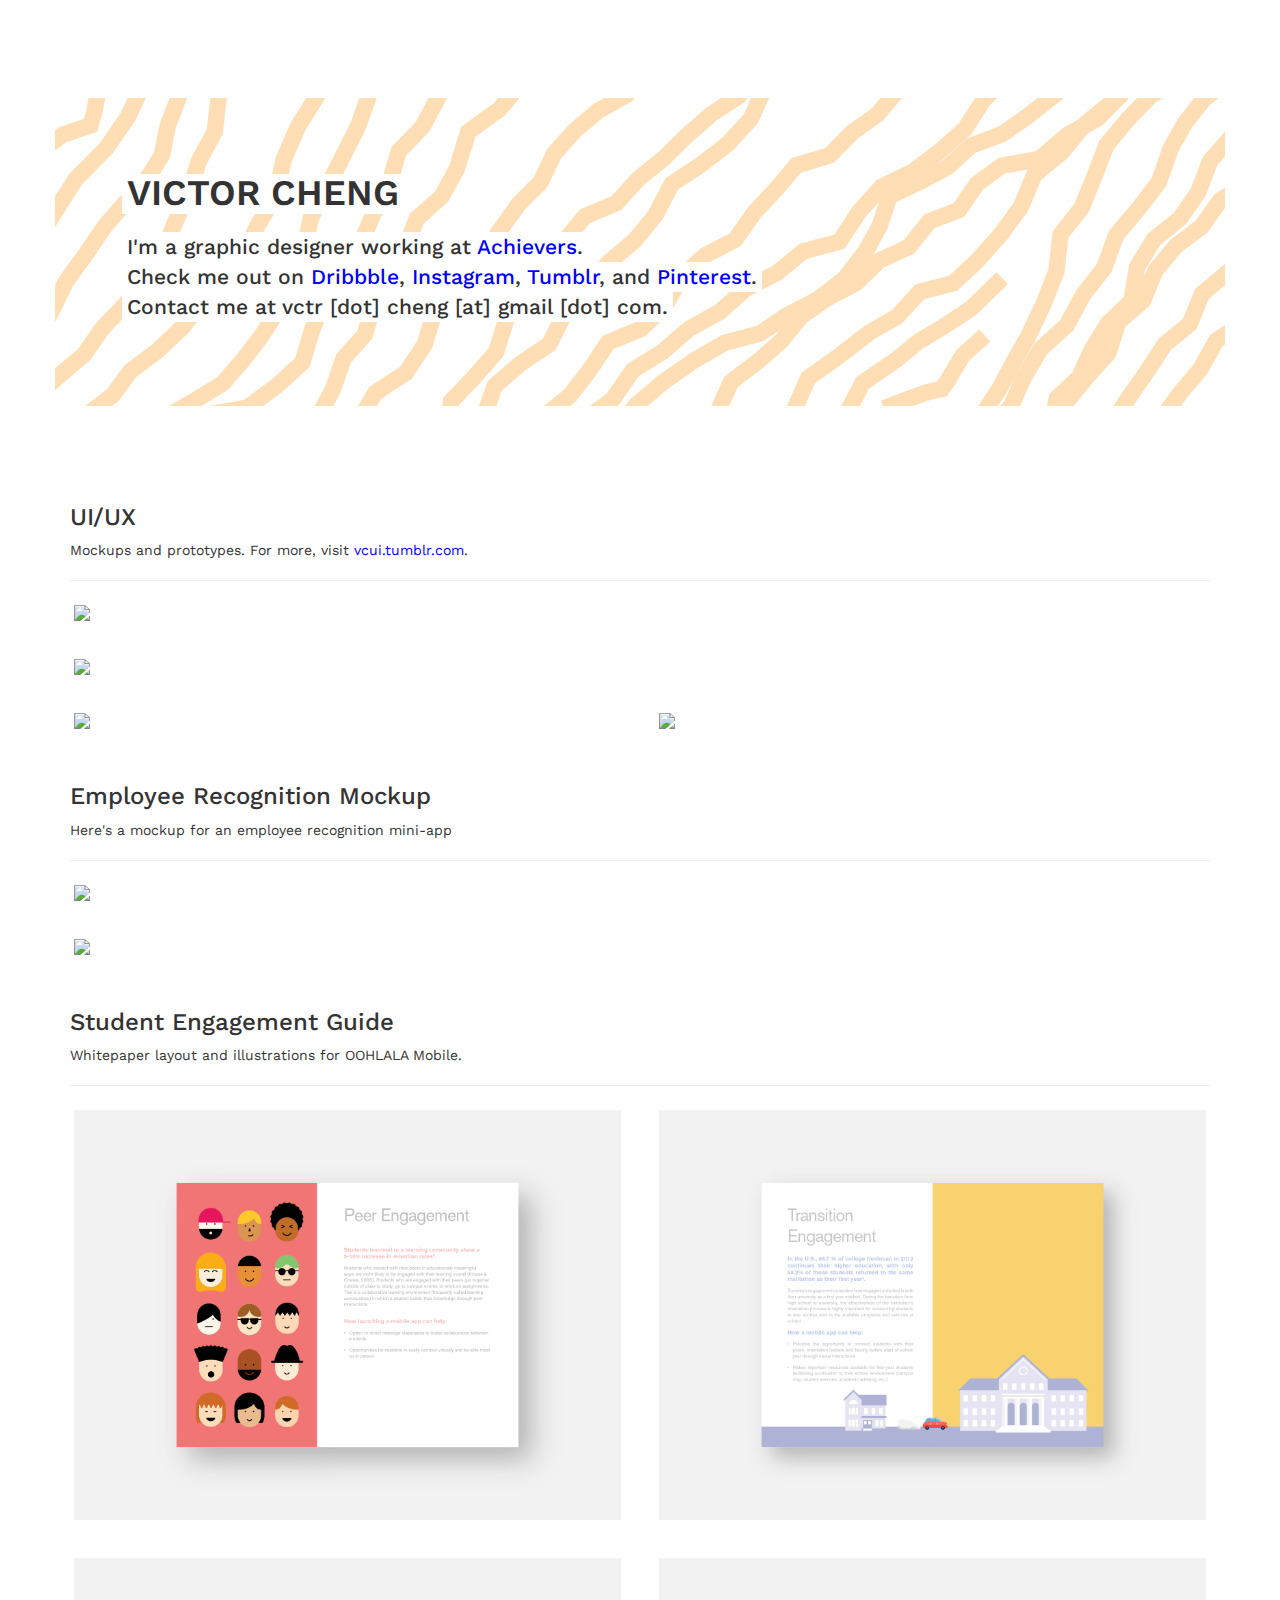
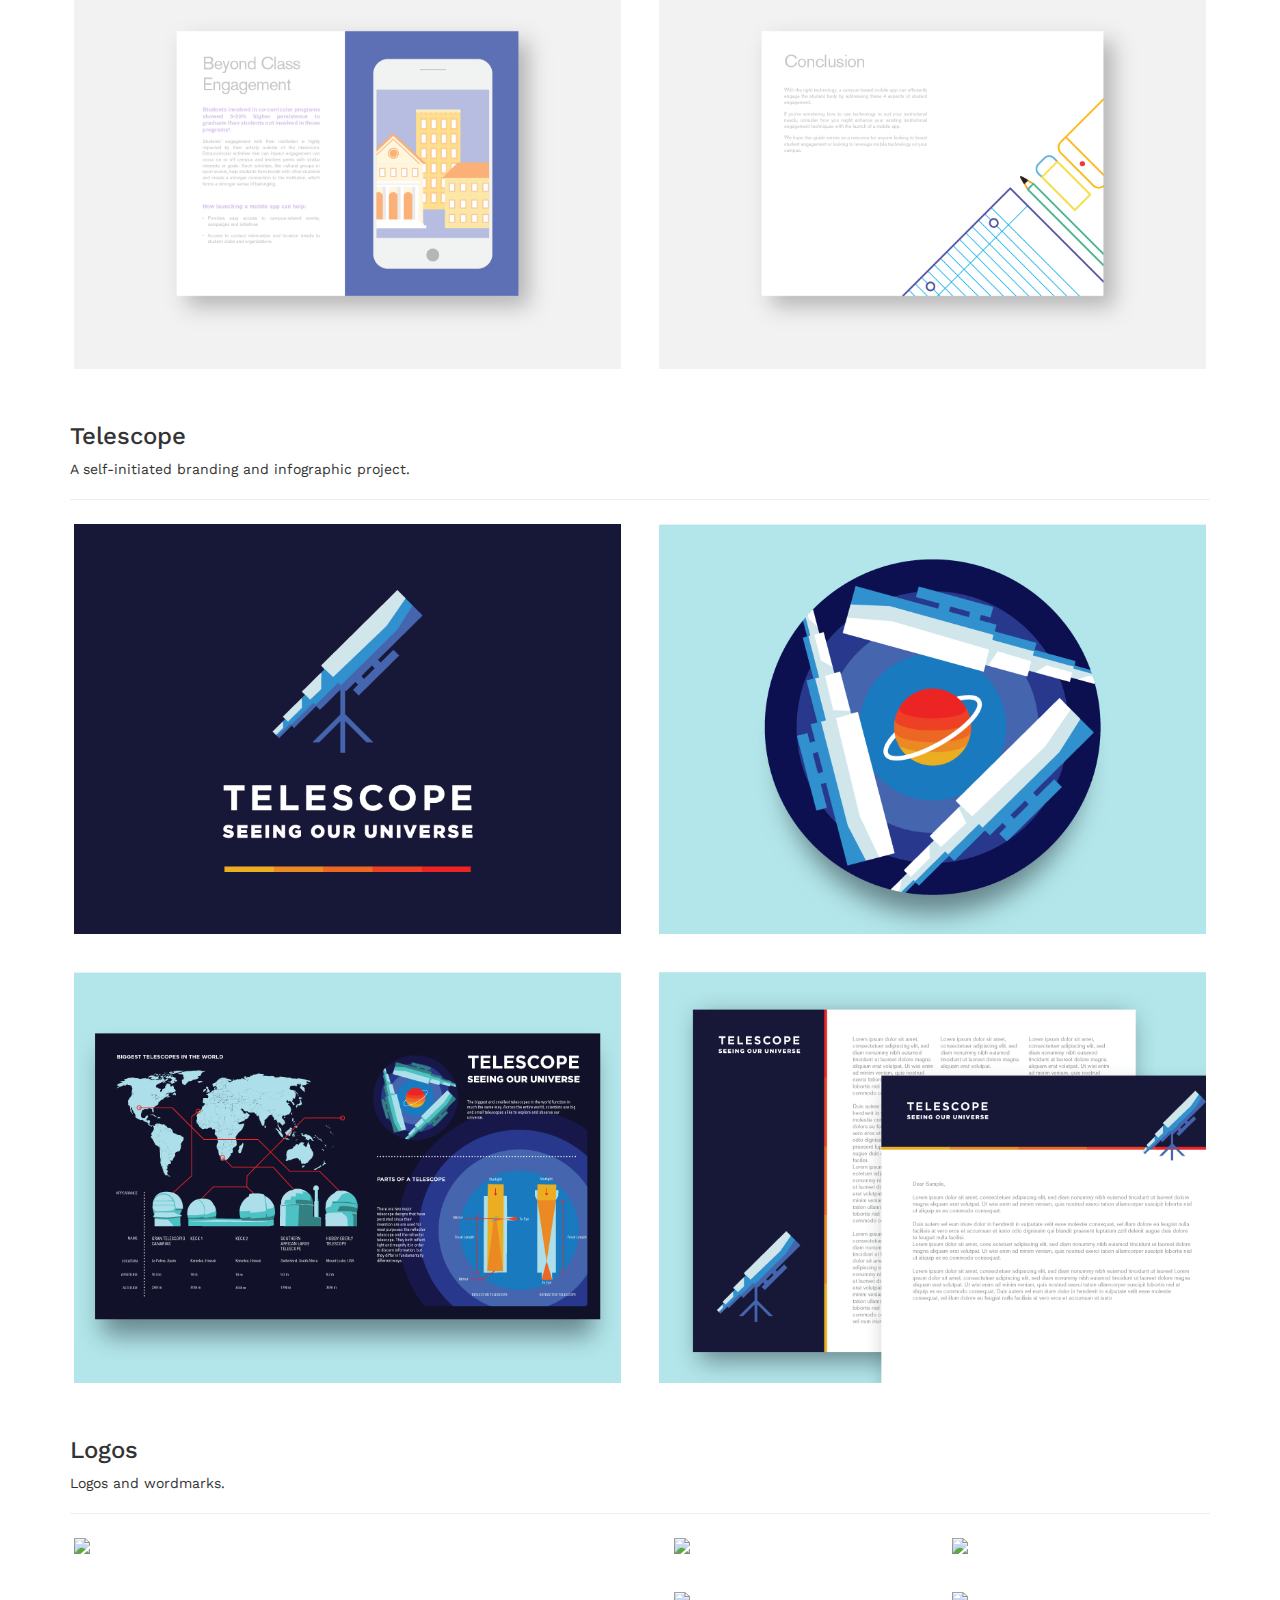
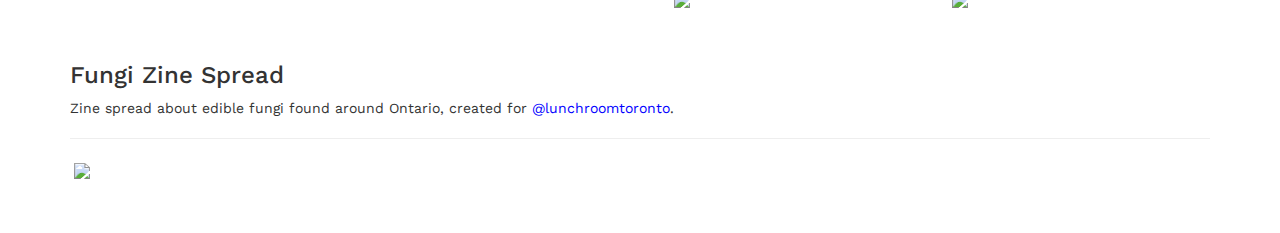
==== index.html @ 6375d4bf "Merge pull request #24 from vcvision/wordpress-build" ====
<!DOCTYPE html>
<html lang="en">
  <head>
    <meta charset="utf-8">
    <meta http-equiv="X-UA-Compatible" content="IE=edge">
    <meta name="viewport" content="width=device-width, initial-scale=1">
    <!-- The above 3 meta tags *must* come first in the head; any other head content must come *after* these tags -->
    <meta name="description" content="">
    <meta name="author" content="">
 <!--    <link rel="icon" href="bootstrap-3.3.7/dist/favicon.ico"> -->

    <title>VCHENG</title>

    <!-- Bootstrap core CSS -->
    <link href="bootstrap-3.3.7/dist/css/bootstrap.min.css" rel="stylesheet">

    <!-- IE10 viewport hack for Surface/desktop Windows 8 bug -->
    <!--     <link href="bootstrap-3.3.7/dist/css/ie10-viewport-bug-workaround.css" rel="stylesheet"> -->

    <!-- Custom styles for this template -->
    <link href="style.css" rel="stylesheet">

    <!-- Just for debugging purposes. Don't actually copy these 2 lines! -->
    <!--[if lt IE 9]><script src="../../assets/js/ie8-responsive-file-warning.js"></script><![endif]-->
    <!-- <script src="bootstrap-3.3.7/docs/assets/js/ie-emulation-modes-warning.js"></script> -->

    <!-- HTML5 shim and Respond.js for IE8 support of HTML5 elements and media queries -->
    <!--[if lt IE 9]>
      <script src="https://oss.maxcdn.com/html5shiv/3.7.3/html5shiv.min.js"></script>
      <script src="https://oss.maxcdn.com/respond/1.4.2/respond.min.js"></script>
    <![endif]-->

    <link rel="icon" type="image/png" href="favicon-32x32.png" sizes="32x32" />
    <link rel="icon" type="image/png" href="favicon-16x16.png" sizes="16x16" />

    <!-- FONTS -->
    <link href="https://fonts.googleapis.com/css?family=Work+Sans:100,200,300,400,500,600,700,800,900" rel="stylesheet">
    <link href="https://fonts.googleapis.com/css?family=Crimson+Text" rel="stylesheet">
    <link href="https://fonts.googleapis.com/css?family=Space+Mono:400,700" rel="stylesheet">

    <!-- ANALYTICS -->

    <script>
      (function(i,s,o,g,r,a,m){i['GoogleAnalyticsObject']=r;i[r]=i[r]||function(){
      (i[r].q=i[r].q||[]).push(arguments)},i[r].l=1*new Date();a=s.createElement(o),
      m=s.getElementsByTagName(o)[0];a.async=1;a.src=g;m.parentNode.insertBefore(a,m)
      })(window,document,'script','https://www.google-analytics.com/analytics.js','ga');

      ga('create', 'UA-30585007-1', 'auto');
      ga('send', 'pageview');

    </script>

  </head>

  <body>



<!--     <nav class="navbar navbar-default vc-navbar navbar-fixed-top">
      <div class="container">
        <div class="navbar-header">
          <button type="button" class="navbar-toggle collapsed" data-toggle="collapse" data-target="#navbar" aria-expanded="false" aria-controls="navbar">
            <span class="sr-only">Toggle navigation</span>
            <span class="icon-bar"></span>
            <span class="icon-bar"></span>
            <span class="icon-bar"></span>
          </button>
          <a class="navbar-brand" href="#">VICTOR CHENG</a>
        </div>
        <div id="navbar" class="navbar-collapse collapse">
          <ul class="nav navbar-nav">
            <li class="active"><a href="#">Victor Cheng</a></li>
            <li><a href="about.html">About</a></li>
            <li class="dropdown">
              <a href="#" class="dropdown-toggle" data-toggle="dropdown" role="button" aria-haspopup="true" aria-expanded="false">Dropdown <span class="caret"></span></a>
              <ul class="dropdown-menu">
                <li><a href="#">Action</a></li>
                <li><a href="#">Another action</a></li>
                <li><a href="#">Something else here</a></li>
                <li role="separator" class="divider"></li>
                <li class="dropdown-header">Nav header</li>
                <li><a href="#">Separated link</a></li>
                <li><a href="#">One more separated link</a></li>
              </ul>
            </li>
          </ul>
          <form class="navbar-form navbar-right">
            <div class="form-group">
              <input type="text" placeholder="Email" class="form-control">
            </div>
            <div class="form-group">
              <input type="password" placeholder="Password" class="form-control">
            </div>
            <button type="submit" class="btn btn-success">Sign in</button>
          </form>
        </div>
      </div>
    </nav> -->

    <!-- Main jumbotron for a primary marketing message or call to action -->
    <div class="jumbotron">
    <!-- <div class="pulse"><span class="glyphicon glyphicon-plus-sign pulse"></span></div> -->
      <div class="container jumbocontainer">
        <!-- <img class="portrait" src="Images/DSC01836.JPG"> -->
        <h1 class="padded-multi-line jumboheadline">VICTOR CHENG</h1>
        <br>
        <p class="padded-multi-line jumbointro">I'm a graphic designer working at <a href="http://www.achievers.com/">Achievers</a>.</p><br>
        <p class="padded-multi-line jumbointro"> Check me out on <a href="https://dribbble.com/victorcheng">Dribbble</a>, <a href="https://www.instagram.com/vc_vision/">Instagram</a>, <a href=http://vc-vision.tumblr.com/>Tumblr</a>, and <a href="https://www.pinterest.com/victorcheng/">Pinterest</a>.</p>
        <p class="padded-multi-line jumbointro">Contact me at vctr [dot] cheng [at] gmail [dot] com.</p>
        <!-- <p><a class="btn btn-primary btn-lg" href="#" role="button">Learn more &raquo;</a></p> -->
      </div>
    </div>

<!-- NEXT COLUMNS -->

    <div class="container">
      <!-- Example row of columns -->
      <div class="row">
        <div class="col-md-12">
          <h3>UI/UX</h3>
          <p>Mockups and prototypes. For more, visit <a href="http://vcui.tumblr.com/">vcui.tumblr.com</a>.</p>
          <hr>
        </div>
      </div>
      <div class="row">
        <div class="col-md-12">
          <img class="thumbnail" src="Images/Portfolio/dailyui/mailbox.png">
       </div>
      </div>
      <div class="row">
		<div class="col-md-12">
	      	<img class="thumbnail" src="Images/Portfolio/dailyui/saltlakecity.gif">
      	</div>
      </div>
      <div class="row">
        <div class="col-md-6">
          <img class="thumbnail" src="Images/Portfolio/dailyui/strawberry.gif">
       </div>
        <div class="col-md-6">
          <img class="thumbnail" src="Images/Portfolio/dailyui/othello.gif">
       </div>
      </div>
    </div>

<!-- NEXT COLUMNS -->

    <div class="container">
      <!-- Example row of columns -->
      <div class="row">
        <div class="col-md-12">
          <h3>Employee Recognition Mockup</h3>
          <p>Here's a mockup for an employee recognition mini-app</p>
          <hr>
        </div>
      </div>
      <div class="row">
        <div class="col-md-12">
          <img class="thumbnail" src="Images/Portfolio/recognition/Achievers-Engagement-Layout-1.png">
       </div>
      </div>
      <div class="row">
        <div class="col-md-12">
          <img class="thumbnail" src="Images/Portfolio/recognition/Achievers-Engagement-Layout-2.png">
       </div>
      </div>
    </div>

<!-- ENGAGEMENT GUIDE -->

    <div class="container">
      <!-- Example row of columns -->
      <div class="row">
        <div class="col-md-12">
          <h3>Student Engagement Guide</h3>
          <p>Whitepaper layout and illustrations for OOHLALA Mobile.</p>
          <hr>
        </div>
      </div>
      <div class='row'>
        <div class="col-md-6">
          <img class="thumbnail" src="Images/Portfolio/engagement/Artboard 1 copy 8.png">
       </div>
        <div class="col-md-6">
          <img class="thumbnail" src="Images/Portfolio/engagement/Artboard 1 copy 4.png">
       </div>
      </div>
      <div class='row'>
        <div class="col-md-6">
          <img class="thumbnail" src="Images/Portfolio/engagement/Artboard 1 copy 10.png">
       </div>
        <div class="col-md-6">
          <img class="thumbnail" src="Images/Portfolio/engagement/Artboard 1 copy 12.png">
       </div>
      </div>
    </div> <!-- /container -->

<!-- TELESCOPE -->

    <div class="container">
      <!-- Example row of columns -->
      <div class="row">
        <div class="col-md-12">
          <h3>Telescope</h3>
          <p>A self-initiated branding and infographic project.</p>
          <hr>
        </div>
      </div>
      <div class="row">
        <div class="col-lg-6">
          <img class="thumbnail" src="Images/Portfolio/telescope/telescope-intro.png">
        </div>
        <div class="col-lg-6">
          <img class="thumbnail" src="Images/Portfolio/telescope/telescope-badge.png">
        </div>
      </div>
      <div class="row">
        <div class="col-lg-6">
          <img class="thumbnail" src="Images/Portfolio/telescope/telescope-display.png">
        </div>
        <div class="col-lg-6">
          <img class="thumbnail" src="Images/Portfolio/telescope/telescope-layout.png">
        </div>
      </div>
    </div>

<!-- LOGOS -->

    <div class="container">
      <!-- Example row of columns -->
      <div class="row">
        <div class="col-md-12">
          <h3>Logos</h3>
          <p>Logos and wordmarks.</p>
          <hr>
        </div>
      </div>
      <div class="row">
        <div class="col-lg-6">
          <img class="thumbnail" src="Images/Portfolio/logos/amp.png">
        </div>
        <div class="col-lg-6">
          <div class="col-md-6">
            <img class="thumbnail" src="Images/Portfolio/logos/achiever.png">
          </div>
          <div class="col-md-6">
            <img class="thumbnail" src="Images/Portfolio/logos/nomin8.png">
          </div>
          <div class="col-md-6">
            <img class="thumbnail" src="Images/Portfolio/logos/props.png">
          </div>
          <div class="col-md-6">
            <img class="thumbnail" src="Images/Portfolio/logos/ace.png">
          </div>
        </div>
      </div>
    </div>

<!-- FUNGI -->

    <div class="container">
      <!-- Example row of columns -->
      <div class="row">
        <div class="col-md-12">
          <h3>Fungi Zine Spread</h3>
          <p>Zine spread about edible fungi found around Ontario, created for <a href="https://www.instagram.com/lunchroomtoronto/">@lunchroomtoronto</a>.</p>
          <hr>
        </div>
      </div>
      <div class="row">
        <div class="col-lg-12">
          <img class="thumbnail" src="Images/Portfolio/fungi/EatYourFungi2.jpg">
        </div>
        </div>
      </div>
    </div>

<!-- NEXT COLUMNS -->

<!--     <div class="container">
      <div class="row">
        <div class="col-md-3">
          <h3>Employee Recognition Mockup</h3>
          <p>Whitepaper layout and illustrations for OOHLALA Mobile.</p>
          <p><a class="btn btn-default" href="#" role="button">View details &raquo;</a></p>
        </div>
      </div>
    </div> -->


<!-- <div class="chocolat-parent" data-chocolat-title="set title">
    <a class="chocolat-image" href="Images/Portfolio/engagement/Artboard 1 copy 8.png" title="caption image 1">
        <img width="100" src="Images/Portfolio/engagement/Artboard 1 copy 8.png" />
    </a>
    <a class="chocolat-image" href="Images/Portfolio/engagement/Artboard 1 copy 4.png" title="caption image 2">
        <img width="100" src="Images/Portfolio/engagement/Artboard 1 copy 4.png" />
    </a>
    <a class="chocolat-image" href="Images/Portfolio/engagement/Artboard 1 copy 5.png" title="caption image 3">
        <img width="100" src="Images/Portfolio/engagement/Artboard 1 copy 5.png"/>
    </a>
</div> -->

    <!-- Bootstrap core JavaScript
    ================================================== -->
    <!-- Placed at the end of the document so the pages load faster -->
    <script src="https://code.jquery.com/jquery-3.1.1.js"></script>
    <script>window.jQuery || document.write('<script src="../../assets/js/vendor/jquery.min.js"><\/script>')</script>
    <script src="bootstrap-3.3.7/dist/js/bootstrap.min.js"></script>
    <!-- IE10 viewport hack for Surface/desktop Windows 8 bug -->
    <script src="../../assets/js/ie10-viewport-bug-workaround.js"></script>
  </body>
</html>
---- style.css ----
/* Move down content because we have a fixed navbar that is 50px tall */
body {
  padding-top: 50px;
  padding-bottom: 20px;
  font-family: 'Work Sans', sans-serif;
  font-weight: 400;
}

h1,h2,h3,h4,h5,h6 {
	font-family: 'Work Sans', sans-serif;
}

a:link,a:visited,a:active {
	color: blue;
	text-decoration: none;
}

a:hover {
	background-color: yellow;
}

/*BUTTONS*/

.btn {
	border-style: none;
}

/*TYPOGRAPHY*/

p {
/*	font-weight: 00;*/
}

/*MENU BAR STUFF*/

.navbar {
	background-color: white;
	border-color: transparent;
	transition: all 0.5s ease;
/*	min-height: 100px;*/
}

.navbar:hover {
/*	background: #ffeed9;*/
}

.navbar-default .navbar-nav>.active>a, .navbar-default .navbar-nav>.active>a:focus, .navbar-default .navbar-nav>.active>a:hover {
/*    border-style: solid;
    border-width: 4px 0 0 0;
    border-color: blue;*/
    color: #333;
    background: none;
    background-blend-mode: multiply;
}

.navbar-default .navbar-nav>li>a {
    color: #AAA;
}

.navbar-nav>.active>a:before {
    content:"";
    position: absolute;
	margin-left: auto;
	margin-right: auto;
	left: 0;
	right: 0;
    top: 0px;
    width: 0px;
    height: 0px;
    border-style: solid;
    border-width: 10px 10px 10px 10px;
/*    border-color: #FFDEB5 transparent transparent transparent;*/
    border-color: blue transparent transparent transparent;
    z-index:9999;
}

.jumbotron {
	/*background:url([data-uri]);*/
	/*background:url([data-uri]);*/
	/*padding: 100px 0 100px 0;	*/
	position: static;
/*	overflow: visible;*/
/*	display: block;*/
/*	height: 500px;*/
	background: none;
}

.jumbocontainer {
	padding-top: 4em;
/*	background: url("Images/cover2.jpg");*/
	background-position: center;
	height: 22em;
	background: url("Images/introrain.svg");
	background-size: cover;
}

@media (min-width: 768px) {
	.jumbotron p {
		font-size: 21px;
	}
}

@media (max-width: 767px) {
	.jumbotron p {
		font-size: 16px;
	}
}

.jumbotron p {
	font-weight: 500;
}

h1.jumboheadline {
	font-weight: 600;
	font-size: 36px;
	margin-bottom: .5em;
}

p.jumbointro {
	margin-bottom: 0em;
}

/*

p.jumbotext {
	font-weight: 700;
}*/

.linetop {
	border-width: 1px 0 0 0;
	border-color: gray;
	border-style: solid;
}

.padded-multi-line {
	display: inline-block;
	background: white;
	box-shadow: 5px 0px 0px white, -5px 0px 0px white;
}

img.portrait {
	margin-top: -30px;
	max-width: 40%;
	/*border-color: white;
	border-style: solid;
	border-width: 120px;*/
	/*background-size: 600px;*/
	/*background: url("Images/Victor-bw.png");*/
	/*background: url("Images/DSC01836.JPG");*/
	/*background-size: contain;*/
	/*background-position: center top;*/
	background-repeat: no-repeat;
	/*mix-blend-mode: hard-light;*/
/*	margin: auto;*/
	position: absolute;
	/*overflow: visible;*/
	display: block;
	z-index:-1;
}

/*TITLE STUFF*/

.container>h1, .container>p {
	margin-left: 5%;
	margin-right: 5%;
}

/*IMAGE HANDLING*/
img.thumbnail {
	width: 100%;
	border: none;
	margin-bottom: 30px;
}

hr.special {
	width: 100%;
}


/*BACKGROUND*/

.introrain {
	width: 100%;
	height: 100%;
	position: fixed;
	top: 0;
	left: 0;
/*	background: url("Images/introrain.svg") #ffeed9;*/
	/*background: #fff;*/
	background-blend-mode: none;
	background-size: cover;
	z-index: -1;
	opacity: 1;
}

@keyframes hueshift {
  0% {
    background: blue;
  }
  50% {
    fill: blue;
  }
  100%{
  	background-color: yellow;
  }
}

@keyframes fade {
  0%, 100% {
    opacity: 50;
  }
  
  50% {
    opacity: 0;
  }

  100% {
  	opacity: 50;
  }
}

div.pulse {
	display: none;
	color: #ffb37c;
  	position:absolute;
  	font-size: 60px;
  	transform: translate(-150px,00px) rotate(-30deg);
  	z-index: -1;
  	animation-name: rotate;
    animation-duration: 1.5s;
    animation-iteration-count: infinite;
}

@keyframes rotate {
  from {
    transform: rotate(0deg);
  }
  to {
    transform: rotate(360deg);
  }
}

/*span.pulse {
    font-style: normal;
    transform-origin: 2px 2px;
    animation: rotate 1.5s infinite linear;
    display: inline-block;
    color: red;
}*/
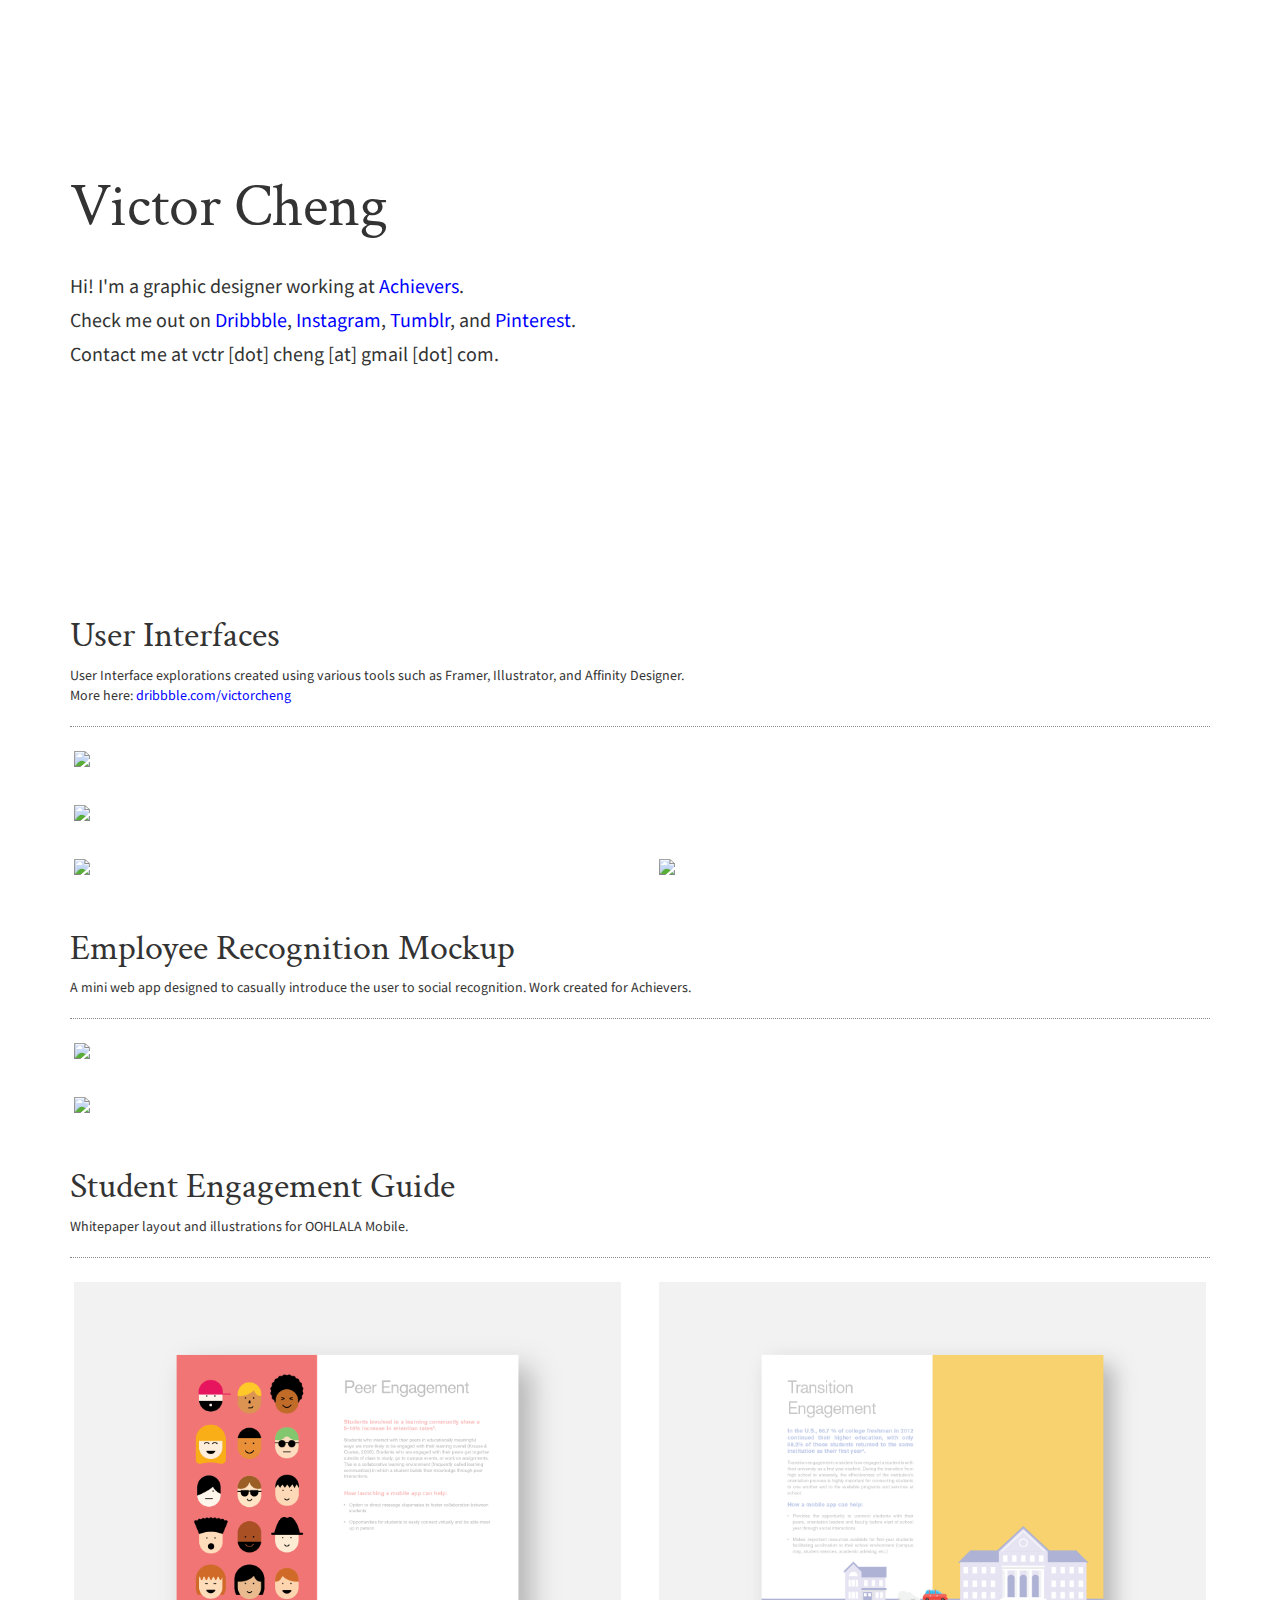
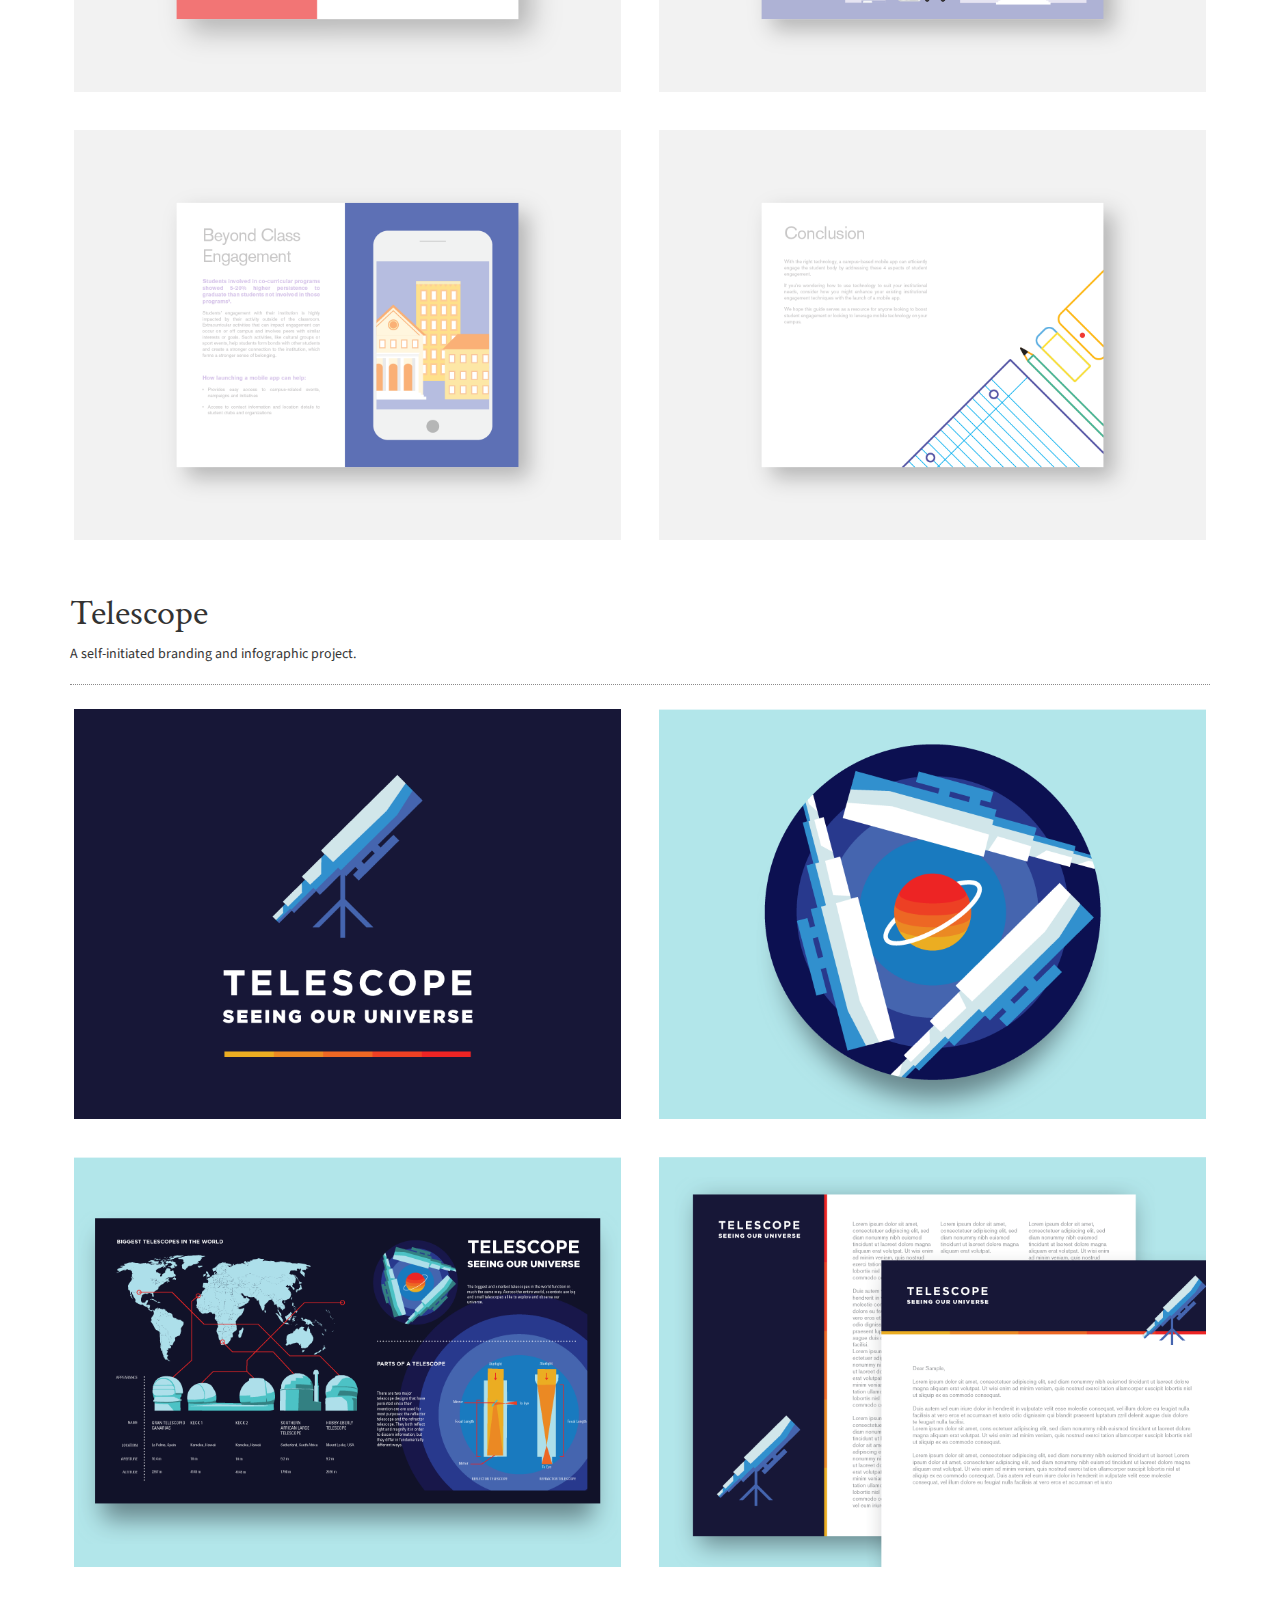
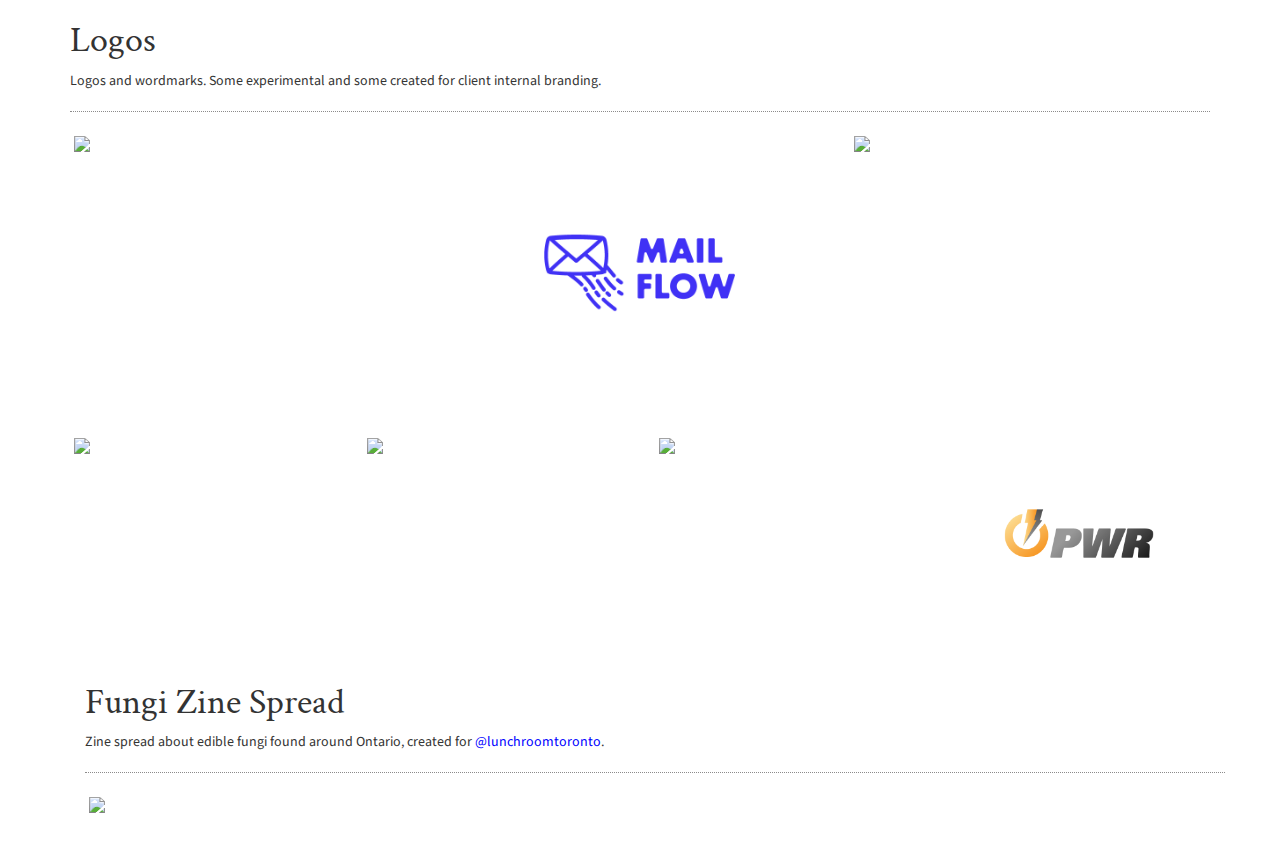
==== commit aa6ec4cd: "Clean Revamp" ====
--- a/index.html
+++ b/index.html
@@ -36,7 +36,7 @@
     <!-- FONTS -->
     <link href="https://fonts.googleapis.com/css?family=Work+Sans:100,200,300,400,500,600,700,800,900" rel="stylesheet">
     <link href="https://fonts.googleapis.com/css?family=Crimson+Text" rel="stylesheet">
-    <link href="https://fonts.googleapis.com/css?family=Space+Mono:400,700" rel="stylesheet">
+    <link href="https://fonts.googleapis.com/css?family=Mada:300,400,500,600,700,900" rel="stylesheet">
 
     <!-- ANALYTICS -->
 
@@ -46,7 +46,7 @@
       m=s.getElementsByTagName(o)[0];a.async=1;a.src=g;m.parentNode.insertBefore(a,m)
       })(window,document,'script','https://www.google-analytics.com/analytics.js','ga');
 
-      ga('create', 'UA-30585007-1', 'auto');
+      ga('create', 'UA-30585007-2', 'auto');
       ga('send', 'pageview');
 
     </script>
@@ -103,10 +103,10 @@
     <!-- <div class="pulse"><span class="glyphicon glyphicon-plus-sign pulse"></span></div> -->
       <div class="container jumbocontainer">
         <!-- <img class="portrait" src="Images/DSC01836.JPG"> -->
-        <h1 class="padded-multi-line jumboheadline">VICTOR CHENG</h1>
+        <h1 class="padded-multi-line jumboheadline">Victor Cheng</h1>
         <br>
-        <p class="padded-multi-line jumbointro">I'm a graphic designer working at <a href="http://www.achievers.com/">Achievers</a>.</p><br>
-        <p class="padded-multi-line jumbointro"> Check me out on <a href="https://dribbble.com/victorcheng">Dribbble</a>, <a href="https://www.instagram.com/vc_vision/">Instagram</a>, <a href=http://vc-vision.tumblr.com/>Tumblr</a>, and <a href="https://www.pinterest.com/victorcheng/">Pinterest</a>.</p>
+        <p class="padded-multi-line jumbointro">Hi! I'm a graphic designer working at <a href="http://www.achievers.com/">Achievers</a>.</p><br>
+        <p class="padded-multi-line jumbointro"> Check me out on <a href="https://dribbble.com/victorcheng">Dribbble</a>, <a href="https://www.instagram.com/vc_vision/">Instagram</a>, <a href=http://vc-vision.tumblr.com/>Tumblr</a>, and <a href="https://www.pinterest.com/victorcheng/">Pinterest</a>.</p><br>
         <p class="padded-multi-line jumbointro">Contact me at vctr [dot] cheng [at] gmail [dot] com.</p>
         <!-- <p><a class="btn btn-primary btn-lg" href="#" role="button">Learn more &raquo;</a></p> -->
       </div>
@@ -118,8 +118,8 @@
       <!-- Example row of columns -->
       <div class="row">
         <div class="col-md-12">
-          <h3>UI/UX</h3>
-          <p>Mockups and prototypes. For more, visit <a href="http://vcui.tumblr.com/">vcui.tumblr.com</a>.</p>
+          <h1>User Interfaces</h1>
+          <p>User Interface explorations created using various tools such as Framer, Illustrator, and Affinity Designer.<br>More here: <a href="https://dribbble.com/victorcheng">dribbble.com/victorcheng</a></p>
           <hr>
         </div>
       </div>
@@ -149,8 +149,8 @@
       <!-- Example row of columns -->
       <div class="row">
         <div class="col-md-12">
-          <h3>Employee Recognition Mockup</h3>
-          <p>Here's a mockup for an employee recognition mini-app</p>
+          <h1>Employee Recognition Mockup</h1>
+          <p>A mini web app designed to casually introduce the user to social recognition. Work created for Achievers.</p>
           <hr>
         </div>
       </div>
@@ -172,7 +172,7 @@
       <!-- Example row of columns -->
       <div class="row">
         <div class="col-md-12">
-          <h3>Student Engagement Guide</h3>
+          <h1>Student Engagement Guide</h1>
           <p>Whitepaper layout and illustrations for OOHLALA Mobile.</p>
           <hr>
         </div>
@@ -201,7 +201,7 @@
       <!-- Example row of columns -->
       <div class="row">
         <div class="col-md-12">
-          <h3>Telescope</h3>
+          <h1>Telescope</h1>
           <p>A self-initiated branding and infographic project.</p>
           <hr>
         </div>
@@ -230,30 +230,35 @@
       <!-- Example row of columns -->
       <div class="row">
         <div class="col-md-12">
-          <h3>Logos</h3>
-          <p>Logos and wordmarks.</p>
-          <hr>
-        </div>
-      </div>
-      <div class="row">
-        <div class="col-lg-6">
+          <h1>Logos</h1>
+          <p>Logos and wordmarks. Some experimental and some created for client internal branding.</p>
+          <hr>
+        </div>
+      </div>
+      <div class="row">
+        <div class="col-md-4">
           <img class="thumbnail" src="Images/Portfolio/logos/amp.png">
         </div>
-        <div class="col-lg-6">
-          <div class="col-md-6">
-            <img class="thumbnail" src="Images/Portfolio/logos/achiever.png">
-          </div>
-          <div class="col-md-6">
-            <img class="thumbnail" src="Images/Portfolio/logos/nomin8.png">
-          </div>
-          <div class="col-md-6">
-            <img class="thumbnail" src="Images/Portfolio/logos/props.png">
-          </div>
-          <div class="col-md-6">
-            <img class="thumbnail" src="Images/Portfolio/logos/ace.png">
-          </div>
-        </div>
-      </div>
+        <div class="col-md-4">
+          <img class="thumbnail" src="Images/Portfolio/logos/mailflow.png">
+        </div>
+        <div class="col-md-4">
+          <img class="thumbnail" src="Images/Portfolio/logos/achiever.png">
+        </div>
+      </div>
+      <div class="row">
+        <div class="col-md-3">
+          <img class="thumbnail" src="Images/Portfolio/logos/ace.png">
+        </div>
+        <div class="col-md-3">
+          <img class="thumbnail" src="Images/Portfolio/logos/nomin8.png">
+        </div>
+        <div class="col-md-3">
+          <img class="thumbnail" src="Images/Portfolio/logos/props.png">
+        </div>
+        <div class="col-md-3">
+          <img class="thumbnail" src="Images/Portfolio/logos/pwr.png">
+        </div>
     </div>
 
 <!-- FUNGI -->
@@ -262,7 +267,7 @@
       <!-- Example row of columns -->
       <div class="row">
         <div class="col-md-12">
-          <h3>Fungi Zine Spread</h3>
+          <h1>Fungi Zine Spread</h1>
           <p>Zine spread about edible fungi found around Ontario, created for <a href="https://www.instagram.com/lunchroomtoronto/">@lunchroomtoronto</a>.</p>
           <hr>
         </div>
--- a/style.css
+++ b/style.css
@@ -1,13 +1,16 @@
 /* Move down content because we have a fixed navbar that is 50px tall */
 body {
-  padding-top: 50px;
-  padding-bottom: 20px;
-  font-family: 'Work Sans', sans-serif;
-  font-weight: 400;
+	padding-top: 50px;
+	padding-bottom: 20px;
+	font-family: 'Mada', sans-serif;
+/*	background: url("Images/introrain.svg");
+	background-position: center;
+	background-size: stretch;*/
 }
 
 h1,h2,h3,h4,h5,h6 {
-	font-family: 'Work Sans', sans-serif;
+/*	font-family: 'Work Sans', sans-serif;*/
+	font-family: 'Crimson Text', serif;
 }
 
 a:link,a:visited,a:active {
@@ -28,7 +31,8 @@
 /*TYPOGRAPHY*/
 
 p {
-/*	font-weight: 00;*/
+	font-weight: 400;
+/*	font-size: 18px;*/
 }
 
 /*MENU BAR STUFF*/
@@ -89,14 +93,14 @@
 	padding-top: 4em;
 /*	background: url("Images/cover2.jpg");*/
 	background-position: center;
-	height: 22em;
-	background: url("Images/introrain.svg");
+	height: 30em;
+/*	background: url("Images/introrain.svg");*/
 	background-size: cover;
 }
 
 @media (min-width: 768px) {
 	.jumbotron p {
-		font-size: 21px;
+		font-size: 20px;
 	}
 }
 
@@ -106,24 +110,24 @@
 	}
 }
 
-.jumbotron p {
-	font-weight: 500;
-}
+/*.jumbotron p {
+	font-weight: 600;
+}*/
 
 h1.jumboheadline {
-	font-weight: 600;
-	font-size: 36px;
+/*	font-weight: 600;*/
+	font-size: 60px;
 	margin-bottom: .5em;
 }
 
 p.jumbointro {
 	margin-bottom: 0em;
-}
-
-/*
-
-p.jumbotext {
-	font-weight: 700;
+	font-weight: 400;
+	line-height: 1.7em;
+}
+
+/*p.jumbotext {
+	font-weight: 800;
 }*/
 
 .linetop {
@@ -134,8 +138,8 @@
 
 .padded-multi-line {
 	display: inline-block;
-	background: white;
-	box-shadow: 5px 0px 0px white, -5px 0px 0px white;
+/*	background: white;
+	box-shadow: 5px 0px 0px white, -5px 0px 0px white;*/
 }
 
 img.portrait {
@@ -161,8 +165,8 @@
 /*TITLE STUFF*/
 
 .container>h1, .container>p {
-	margin-left: 5%;
-	margin-right: 5%;
+/*	margin-left: 5%;
+	margin-right: 5%;*/
 }
 
 /*IMAGE HANDLING*/
@@ -174,6 +178,10 @@
 
 hr.special {
 	width: 100%;
+}
+
+hr {
+	border-top: 1px dotted #8c8b8b;
 }
 
 
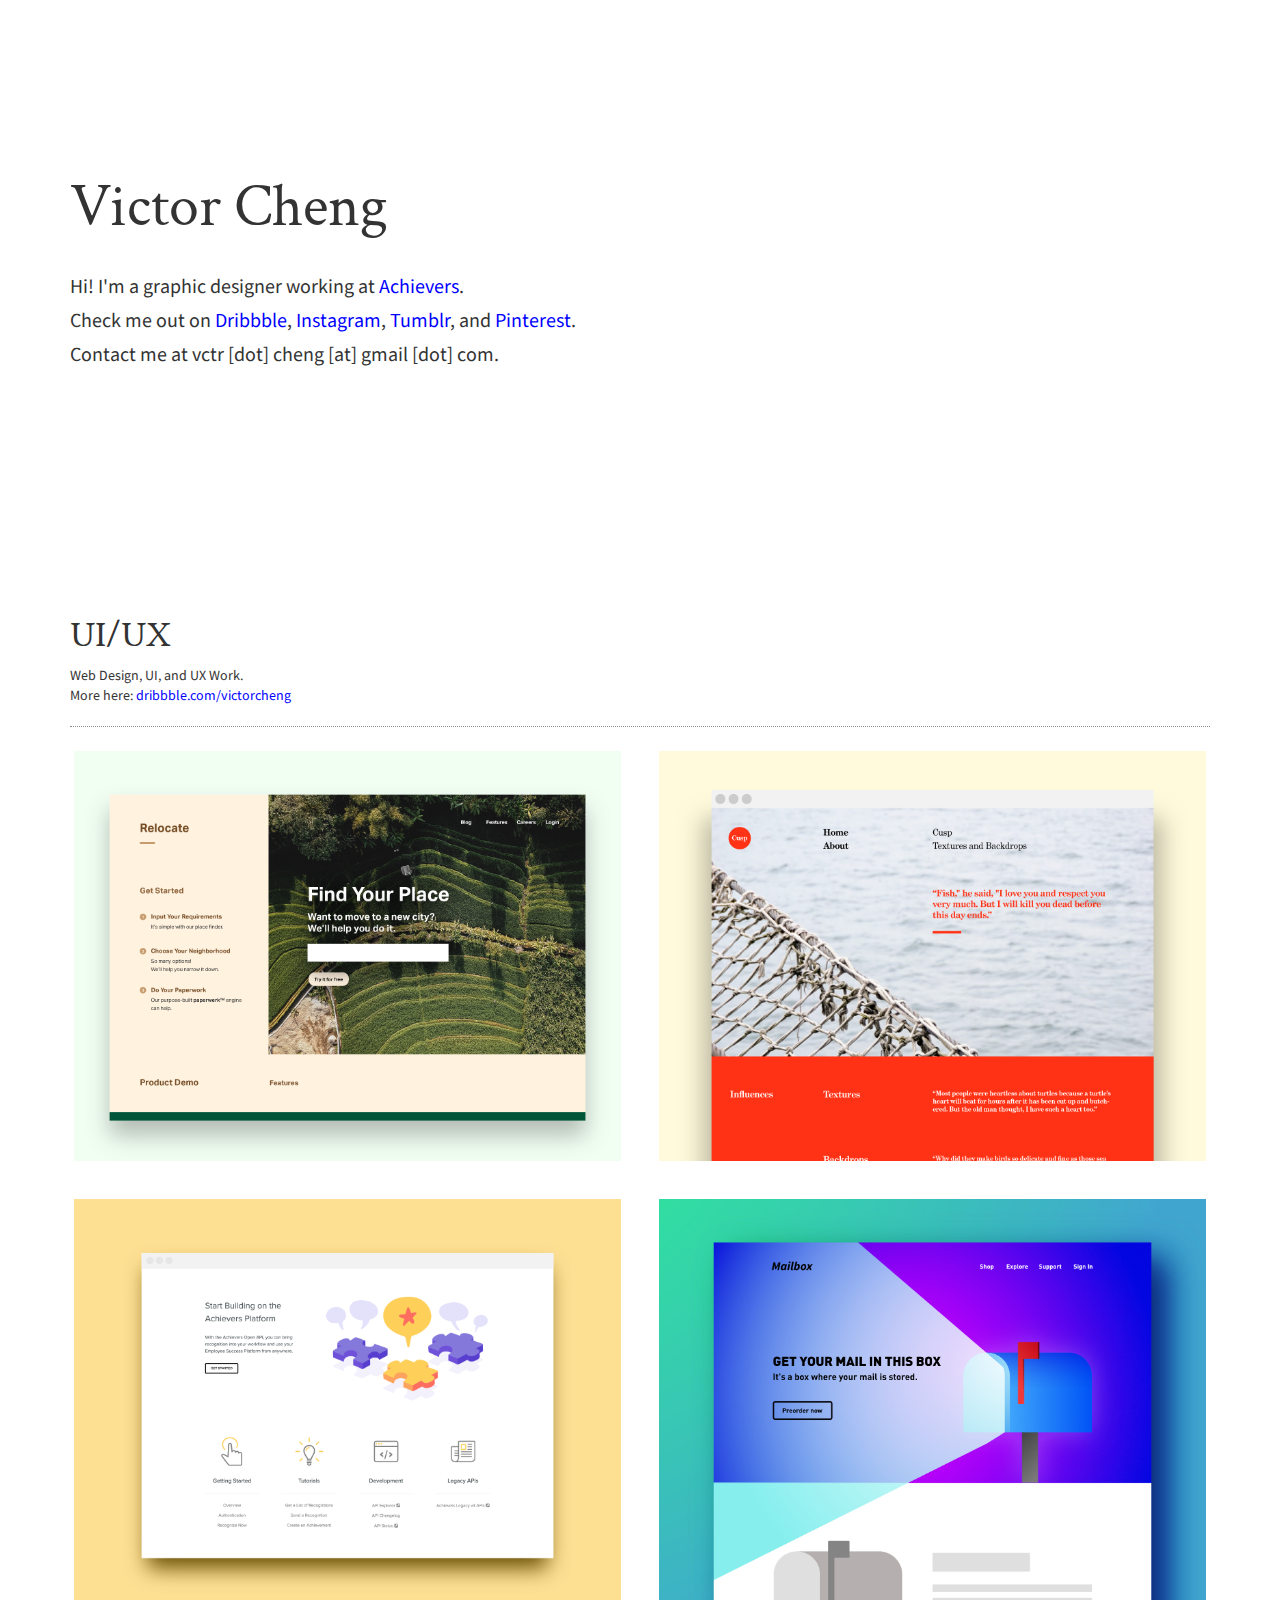
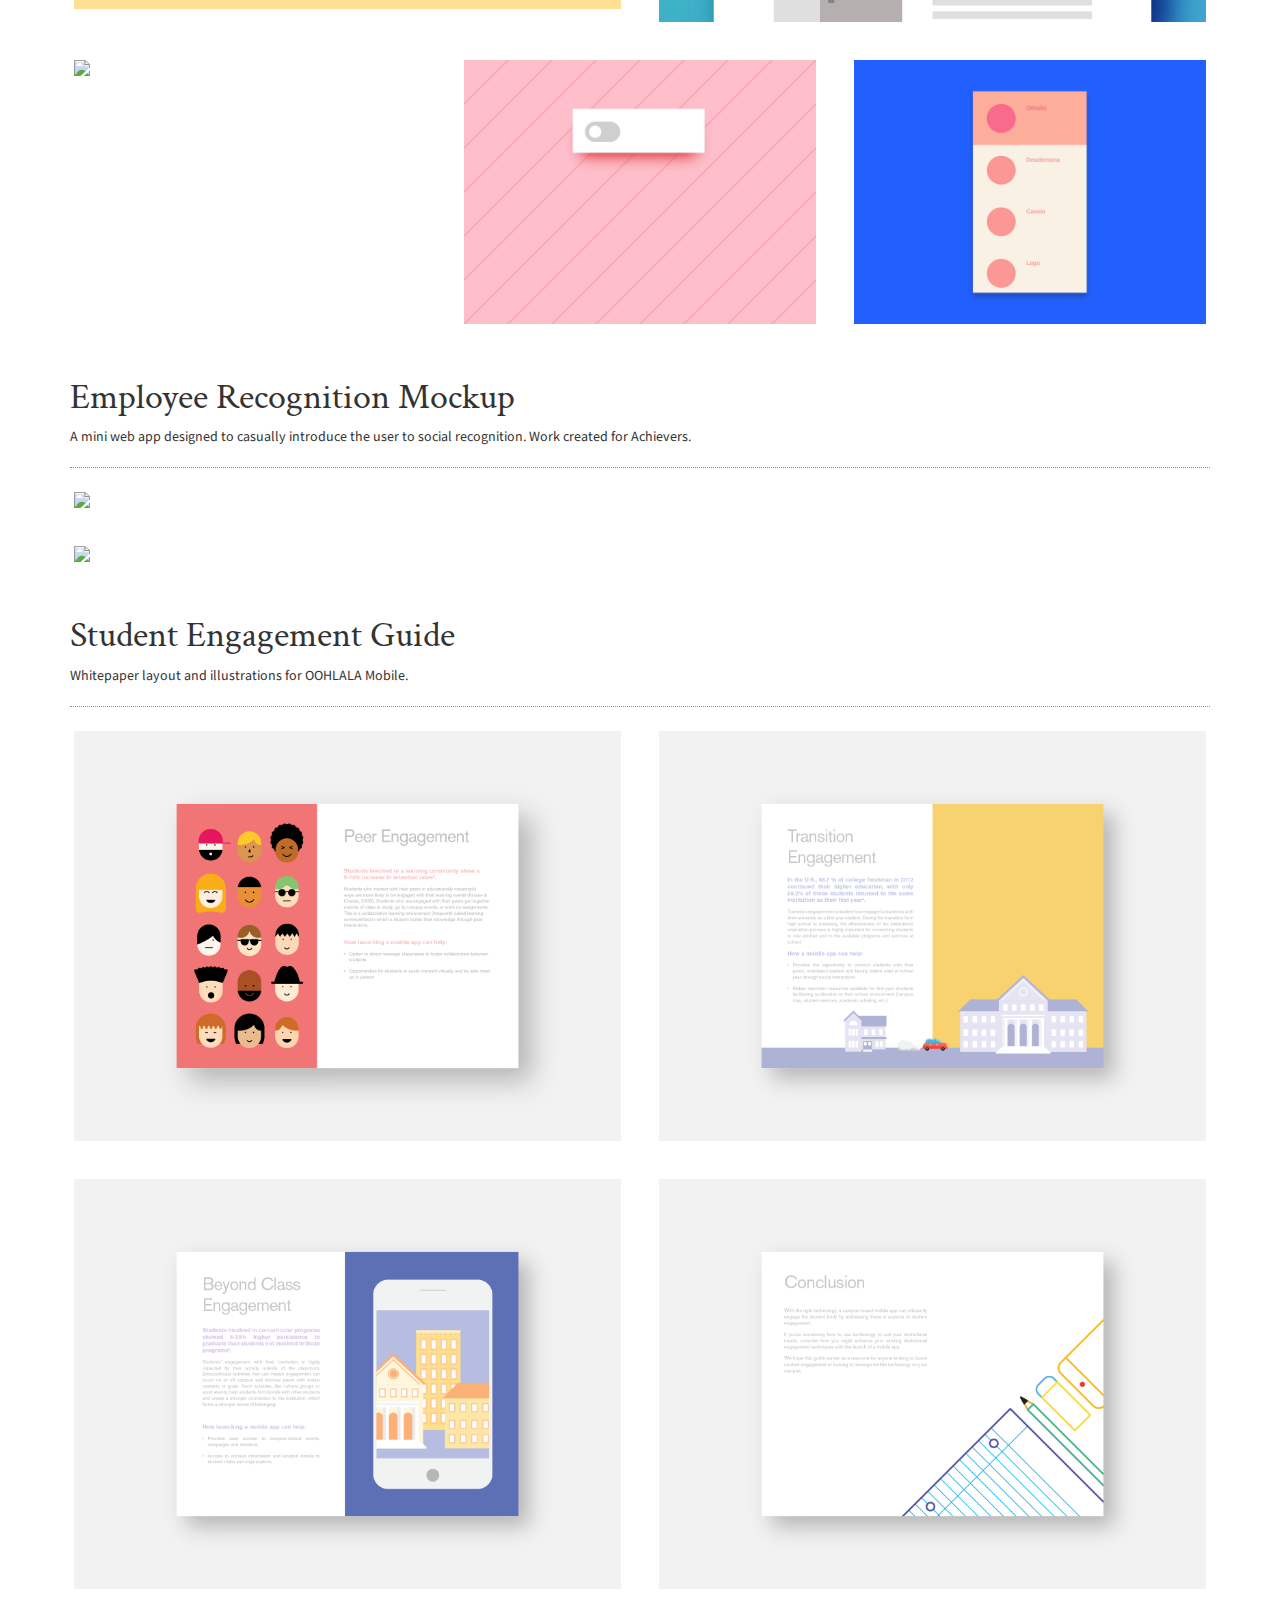
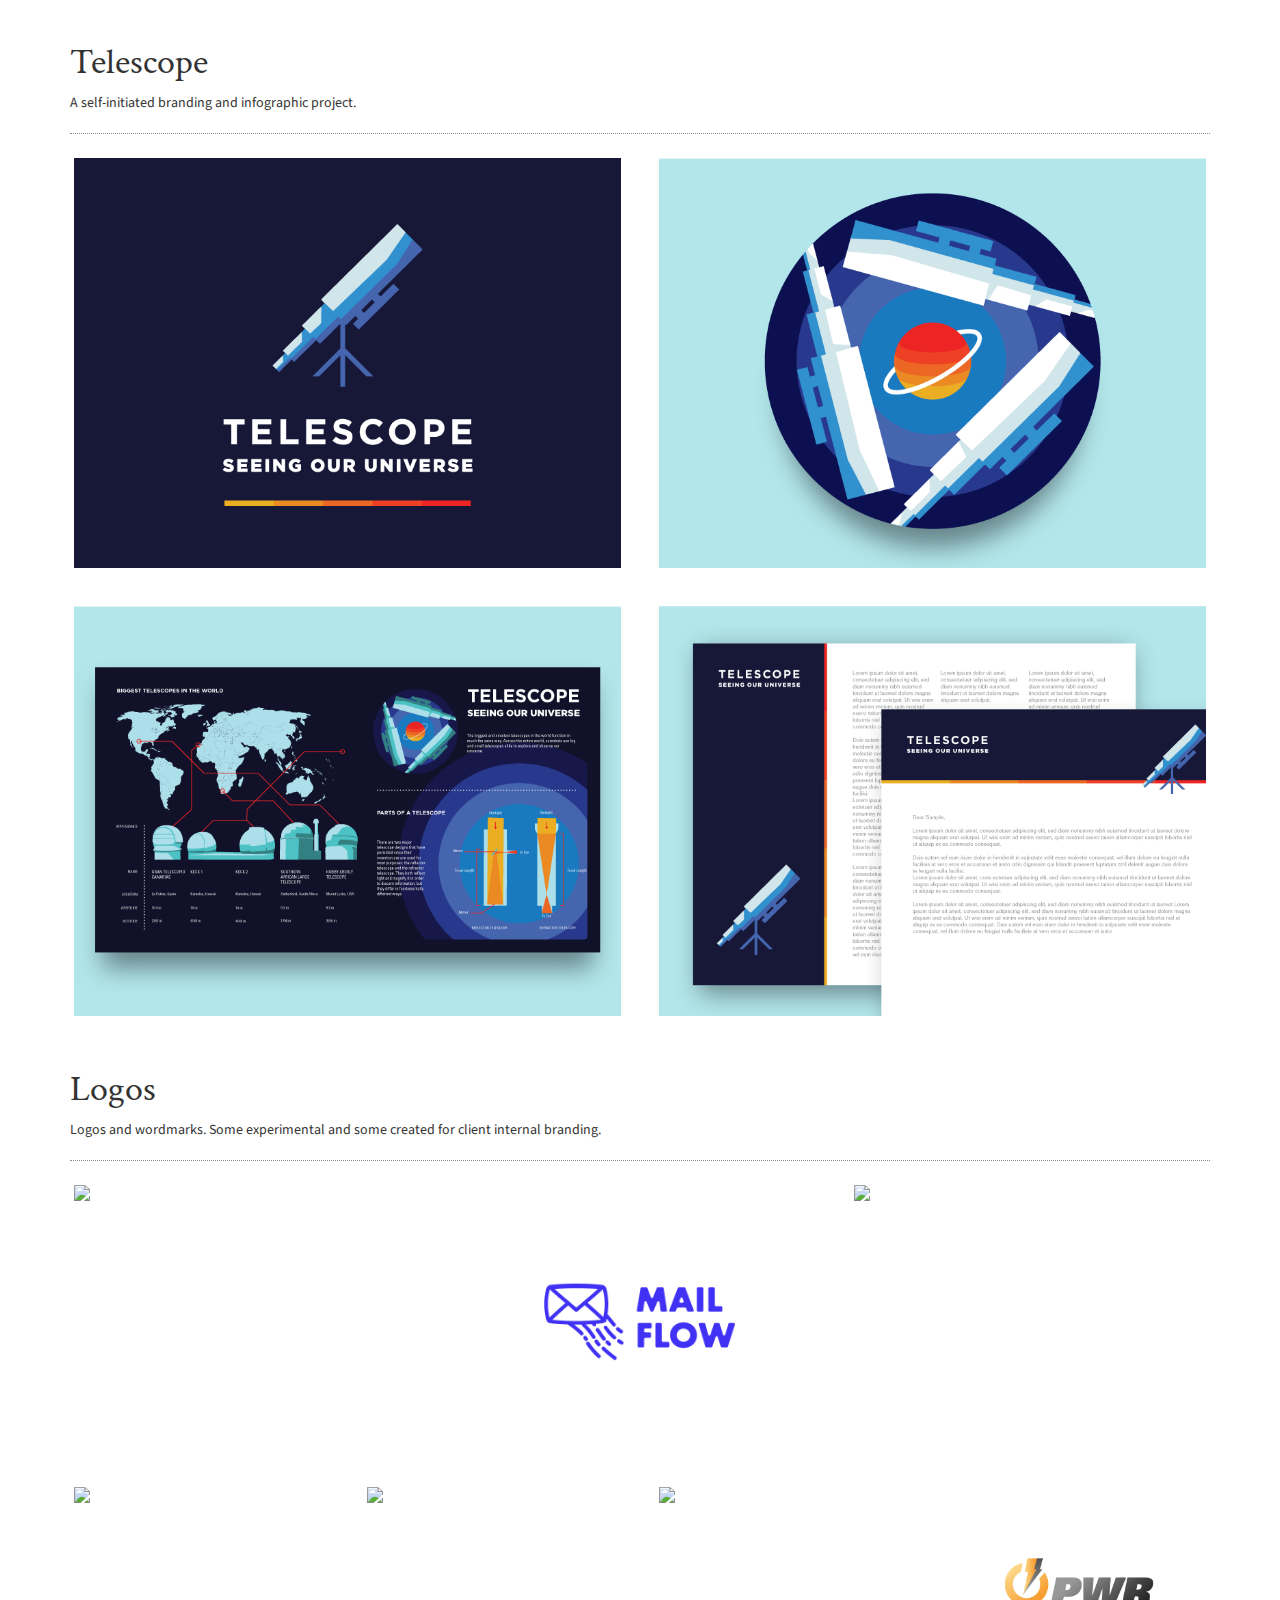
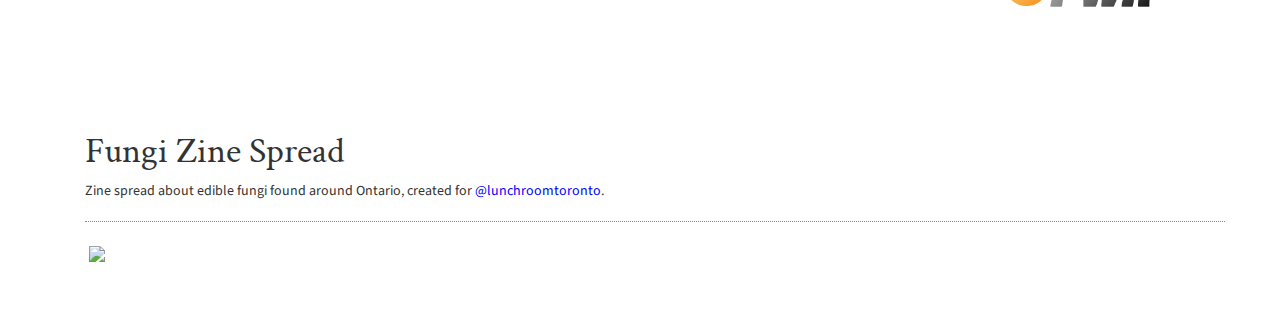
==== commit a092686d: "Lightbox + Portfolio Update F/W 2017" ====
--- a/index.html
+++ b/index.html
@@ -29,6 +29,12 @@
       <script src="https://oss.maxcdn.com/html5shiv/3.7.3/html5shiv.min.js"></script>
       <script src="https://oss.maxcdn.com/respond/1.4.2/respond.min.js"></script>
     <![endif]-->
+
+    <!-- FEATHERLIGHT LIGHTBOX -->
+
+    <link href="featherlight-1.7.9/src/featherlight.css" type="text/css" rel="stylesheet" />
+
+    <!-- FAVICONS -->
 
     <link rel="icon" type="image/png" href="favicon-32x32.png" sizes="32x32" />
     <link rel="icon" type="image/png" href="favicon-16x16.png" sizes="16x16" />
@@ -118,27 +124,36 @@
       <!-- Example row of columns -->
       <div class="row">
         <div class="col-md-12">
-          <h1>User Interfaces</h1>
-          <p>User Interface explorations created using various tools such as Framer, Illustrator, and Affinity Designer.<br>More here: <a href="https://dribbble.com/victorcheng">dribbble.com/victorcheng</a></p>
-          <hr>
-        </div>
-      </div>
-      <div class="row">
-        <div class="col-md-12">
-          <img class="thumbnail" src="Images/Portfolio/dailyui/mailbox.png">
-       </div>
-      </div>
-      <div class="row">
-		<div class="col-md-12">
-	      	<img class="thumbnail" src="Images/Portfolio/dailyui/saltlakecity.gif">
-      	</div>
-      </div>
-      <div class="row">
-        <div class="col-md-6">
-          <img class="thumbnail" src="Images/Portfolio/dailyui/strawberry.gif">
-       </div>
-        <div class="col-md-6">
-          <img class="thumbnail" src="Images/Portfolio/dailyui/othello.gif">
+          <h1>UI/UX</h1>
+          <p>Web Design, UI, and UX Work.<br>More here: <a href="https://dribbble.com/victorcheng">dribbble.com/victorcheng</a></p>
+          <hr>
+        </div>
+      </div>
+      <div class="row">
+        <div class="col-md-6">
+          <a href="#" data-featherlight="Images/Portfolio/uiux/relocate2x.png"><img class="thumbnail" src="Images/Portfolio/uiux/relocate.png"></a>
+       </div>
+        <div class="col-md-6">
+          <a href="#" data-featherlight="Images/Portfolio/uiux/cusp2x.png"><img class="thumbnail" src="Images/Portfolio/uiux/cusp.png"></a>
+       </div>
+      </div>
+      <div class="row">
+        <div class="col-md-6">
+          <a href="#" data-featherlight="Images/Portfolio/uiux/readme.png"><img class="thumbnail" src="Images/Portfolio/uiux/readme.png"></a>
+       </div>
+        <div class="col-md-6">
+          <a href="#" data-featherlight="Images/Portfolio/uiux/mailbox.png"><img class="thumbnail" src="Images/Portfolio/uiux/mailbox.png"></a>
+       </div>
+      </div>
+      <div class="row">
+        <div class="col-md-4">
+          <a href="#" data-featherlight="Images/Portfolio/uiux/saltlakecity.gif"><img class="thumbnail" src="Images/Portfolio/uiux/saltlakecity.gif"></a>
+       </div>
+        <div class="col-md-4">
+          <a href="#" data-featherlight="Images/Portfolio/uiux/strawberry.gif"><img class="thumbnail" src="Images/Portfolio/uiux/strawberry.gif"></a>
+       </div>
+        <div class="col-md-4">
+          <a href="#" data-featherlight="Images/Portfolio/uiux/othello.gif"><img class="thumbnail" src="Images/Portfolio/uiux/othello.gif"></a>
        </div>
       </div>
     </div>
@@ -280,38 +295,20 @@
       </div>
     </div>
 
-<!-- NEXT COLUMNS -->
-
-<!--     <div class="container">
-      <div class="row">
-        <div class="col-md-3">
-          <h3>Employee Recognition Mockup</h3>
-          <p>Whitepaper layout and illustrations for OOHLALA Mobile.</p>
-          <p><a class="btn btn-default" href="#" role="button">View details &raquo;</a></p>
-        </div>
-      </div>
-    </div> -->
-
-
-<!-- <div class="chocolat-parent" data-chocolat-title="set title">
-    <a class="chocolat-image" href="Images/Portfolio/engagement/Artboard 1 copy 8.png" title="caption image 1">
-        <img width="100" src="Images/Portfolio/engagement/Artboard 1 copy 8.png" />
-    </a>
-    <a class="chocolat-image" href="Images/Portfolio/engagement/Artboard 1 copy 4.png" title="caption image 2">
-        <img width="100" src="Images/Portfolio/engagement/Artboard 1 copy 4.png" />
-    </a>
-    <a class="chocolat-image" href="Images/Portfolio/engagement/Artboard 1 copy 5.png" title="caption image 3">
-        <img width="100" src="Images/Portfolio/engagement/Artboard 1 copy 5.png"/>
-    </a>
-</div> -->
+
 
     <!-- Bootstrap core JavaScript
     ================================================== -->
     <!-- Placed at the end of the document so the pages load faster -->
-    <script src="https://code.jquery.com/jquery-3.1.1.js"></script>
+    <script src="https://code.jquery.com/jquery-3.2.1.js"></script>
     <script>window.jQuery || document.write('<script src="../../assets/js/vendor/jquery.min.js"><\/script>')</script>
     <script src="bootstrap-3.3.7/dist/js/bootstrap.min.js"></script>
     <!-- IE10 viewport hack for Surface/desktop Windows 8 bug -->
-    <script src="../../assets/js/ie10-viewport-bug-workaround.js"></script>
+    <!-- <script src="../../assets/js/ie10-viewport-bug-workaround.js"></script> -->
+
+    <!-- FEATHERLIGHT JQUERY -->
+
+    <script src="featherlight-1.7.9/release/featherlight.min.js" type="text/javascript" charset="utf-8"></script>
+
   </body>
 </html>
--- a/featherlight-1.7.9/src/featherlight.css
+++ b/featherlight-1.7.9/src/featherlight.css
@@ -0,0 +1,162 @@
+/**
+ * Featherlight – ultra slim jQuery lightbox
+ * Version 1.7.9 - http://noelboss.github.io/featherlight/
+ *
+ * Copyright 2017, Noël Raoul Bossart (http://www.noelboss.com)
+ * MIT Licensed.
+**/
+@media all {
+	html.with-featherlight {
+		/* disable global scrolling when featherlights are visible */
+/*		overflow: hidden;*/
+	}
+
+	.featherlight {
+		display: none;
+
+		/* dimensions: spanning the background from edge to edge */
+		position:fixed;
+		top: 0; right: 0; bottom: 0; left: 0;
+		z-index: 2147483647; /* z-index needs to be >= elements on the site. */
+
+		/* position: centering content */
+		text-align: center;
+
+		/* insures that the ::before pseudo element doesn't force wrap with fixed width content; */
+		white-space: nowrap;
+
+		/* styling */
+		cursor: pointer;
+		background: #333;
+		/* IE8 "hack" for nested featherlights */
+		background: rgba(0, 0, 0, 0);
+	}
+
+	/* support for nested featherlights. Does not work in IE8 (use JS to fix) */
+	.featherlight:last-of-type {
+		background: rgba(0, 0, 0, 0.8);
+	}
+
+	.featherlight:before {
+		/* position: trick to center content vertically */
+		content: '';
+		display: inline-block;
+		height: 100%;
+		vertical-align: middle;
+	}
+
+	.featherlight .featherlight-content {
+		/* make content container for positioned elements (close button) */
+		position: relative;
+
+		/* position: centering vertical and horizontal */
+		text-align: left;
+		vertical-align: middle;
+		display: inline-block;
+
+		/* dimensions: cut off images */
+		overflow: auto;
+		padding: 25px 25px 0;
+		border-bottom: 25px solid transparent;
+
+		/* dimensions: handling large content */
+		margin-left: 5%;
+		margin-right: 5%;
+		max-height: 95%;
+
+		/* styling */
+		background: #fff;
+		cursor: auto;
+
+		/* reset white-space wrapping */
+		white-space: normal;
+	}
+
+	/* contains the content */
+	.featherlight .featherlight-inner {
+		/* make sure its visible */
+		display: block;
+	}
+
+	/* don't show these though */
+	.featherlight script.featherlight-inner,
+	.featherlight link.featherlight-inner,
+	.featherlight style.featherlight-inner {
+		display: none;
+	}
+
+	.featherlight .featherlight-close-icon {
+		/* position: centering vertical and horizontal */
+		position: absolute;
+		z-index: 9999;
+		top: 0;
+		right: 0;
+
+		/* dimensions: 25px x 25px */
+		line-height: 25px;
+		width: 25px;
+
+		/* styling */
+		cursor: pointer;
+		text-align: center;
+		font-family: Arial, sans-serif;
+		background: #fff; /* Set the background in case it overlaps the content */
+		background: rgba(255, 255, 255, 0.3);
+		color: #000;
+		border: none;
+		padding: 0;
+	}
+
+	/* See http://stackoverflow.com/questions/16077341/how-to-reset-all-default-styles-of-the-html5-button-element */
+	.featherlight .featherlight-close-icon::-moz-focus-inner {
+		border: 0;
+		padding: 0;
+	}
+
+	.featherlight .featherlight-image {
+		/* styling */
+		width: 100%;
+	}
+
+
+	.featherlight-iframe .featherlight-content {
+		/* removed the border for image croping since iframe is edge to edge */
+		border-bottom: 0;
+		padding: 0;
+		-webkit-overflow-scrolling: touch;
+		overflow-y: scroll;
+	}
+
+	.featherlight iframe {
+		/* styling */
+		border: none;
+	}
+
+	.featherlight * { /* See https://github.com/noelboss/featherlight/issues/42 */
+		-webkit-box-sizing: border-box;
+		-moz-box-sizing: border-box;
+		box-sizing: border-box;
+	}
+}
+
+/* handling phones and small screens */
+@media only screen and (max-width: 1024px) {
+	.featherlight .featherlight-content {
+		/* dimensions: maximize lightbox with for small screens */
+		margin-left: 0;
+		margin-right: 0;
+		max-height: 98%;
+
+		padding: 10px 10px 0;
+		border-bottom: 10px solid transparent;
+	}
+}
+
+/* hide non featherlight items when printing */
+@media print {
+	@page {size: landscape}
+
+	html.with-featherlight > * > :not(.featherlight) {
+		display: none;
+	}
+}
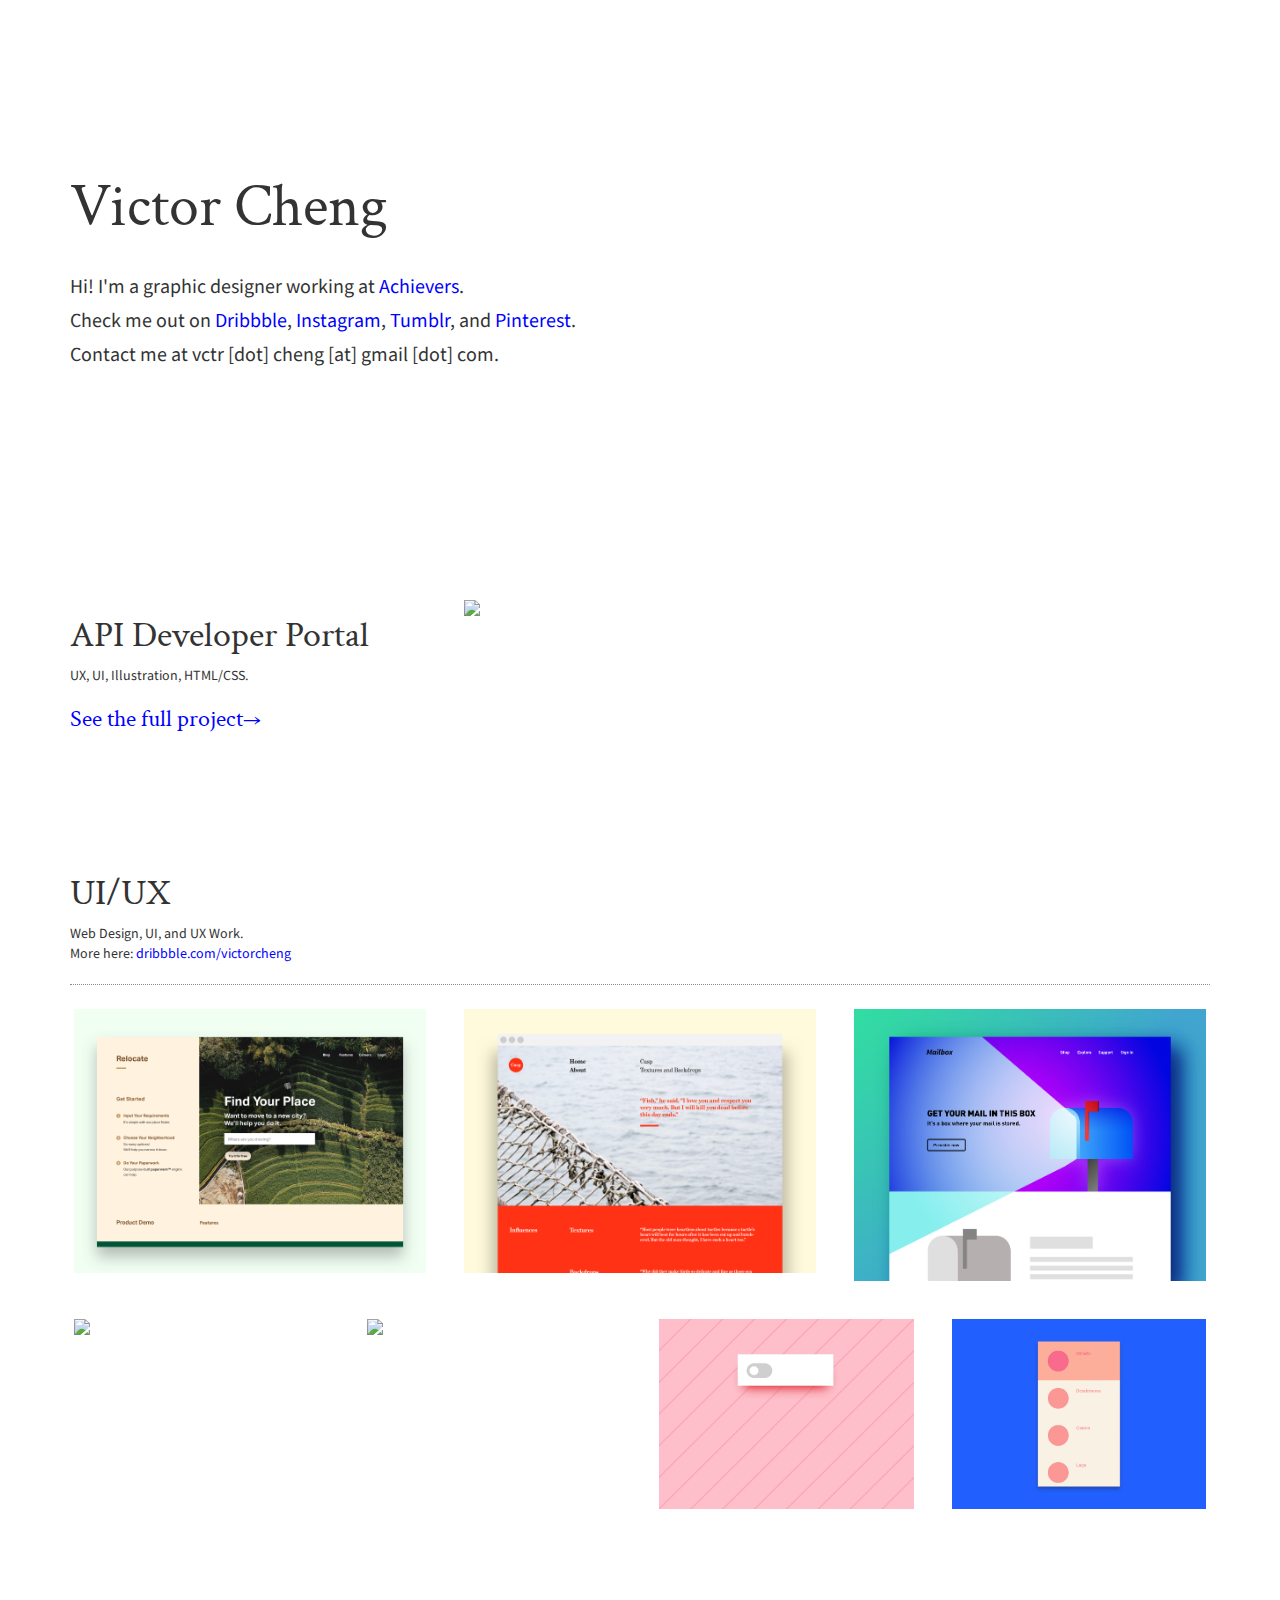
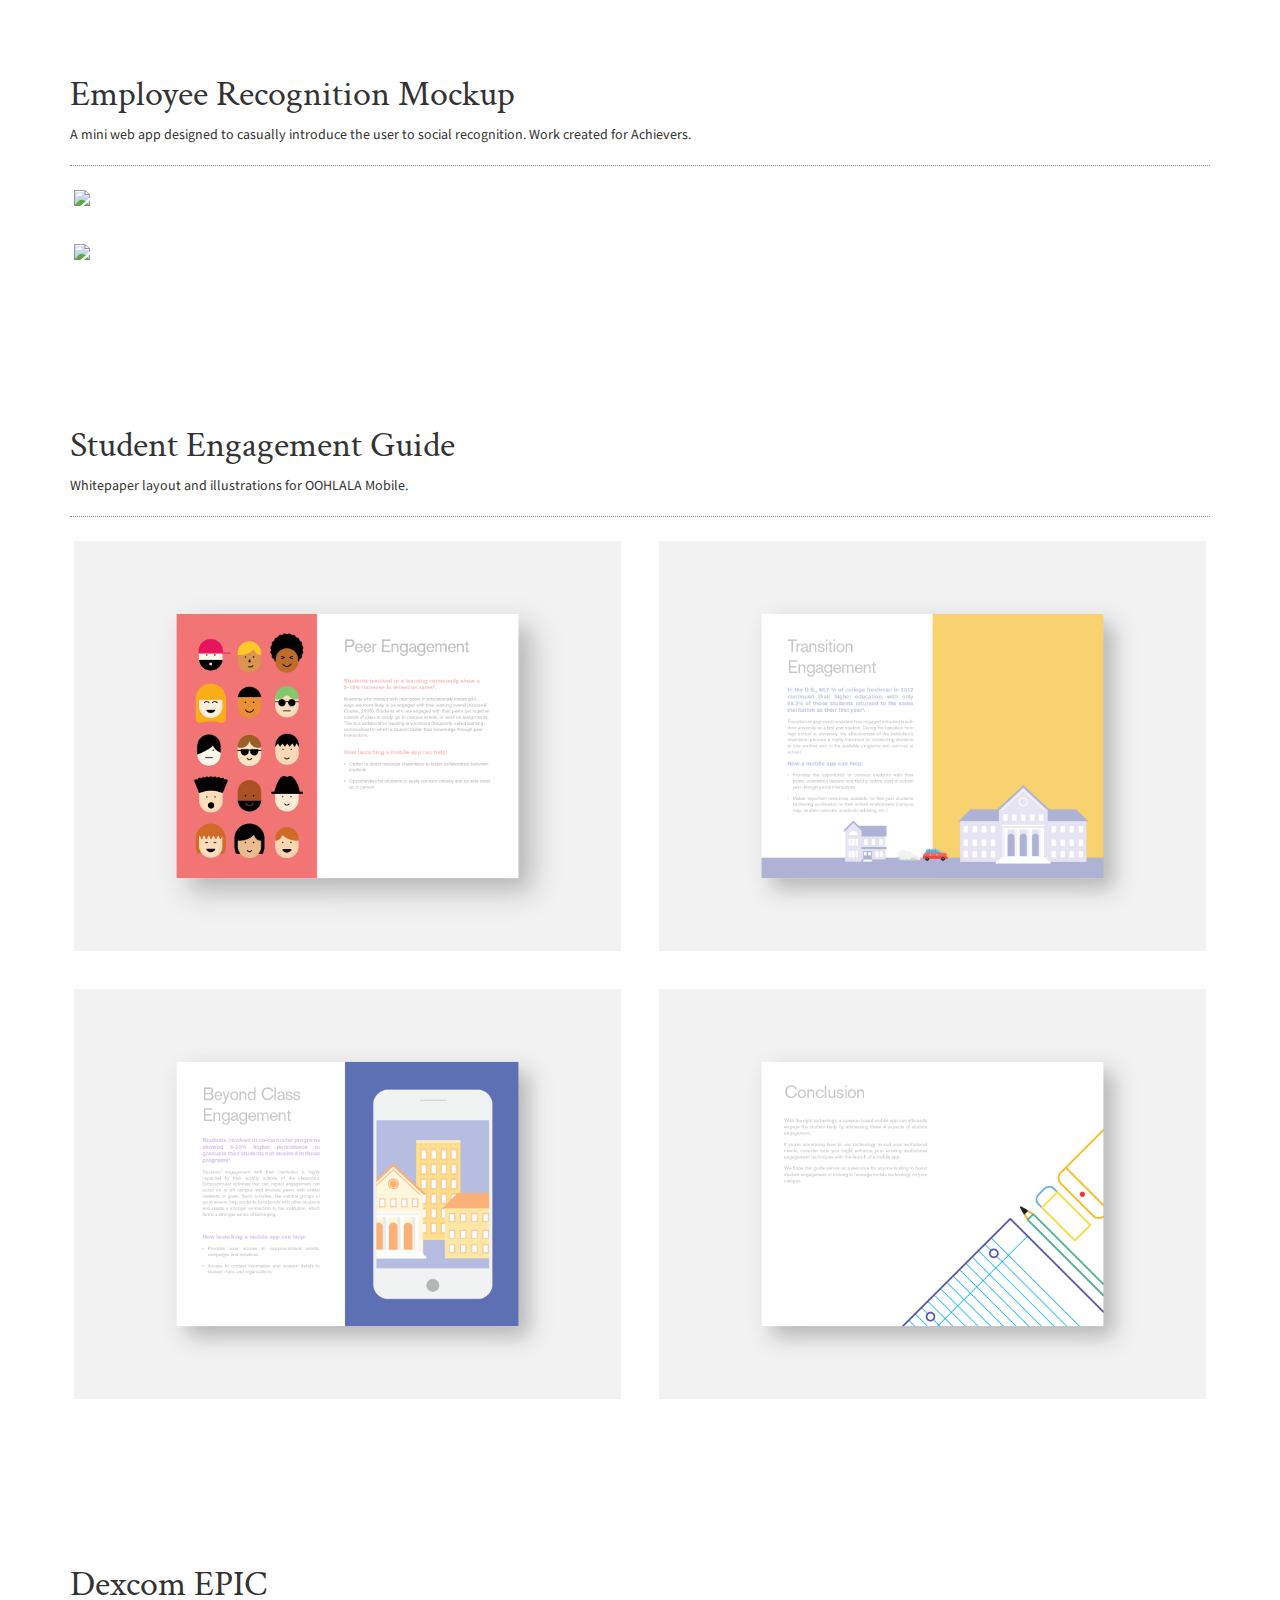
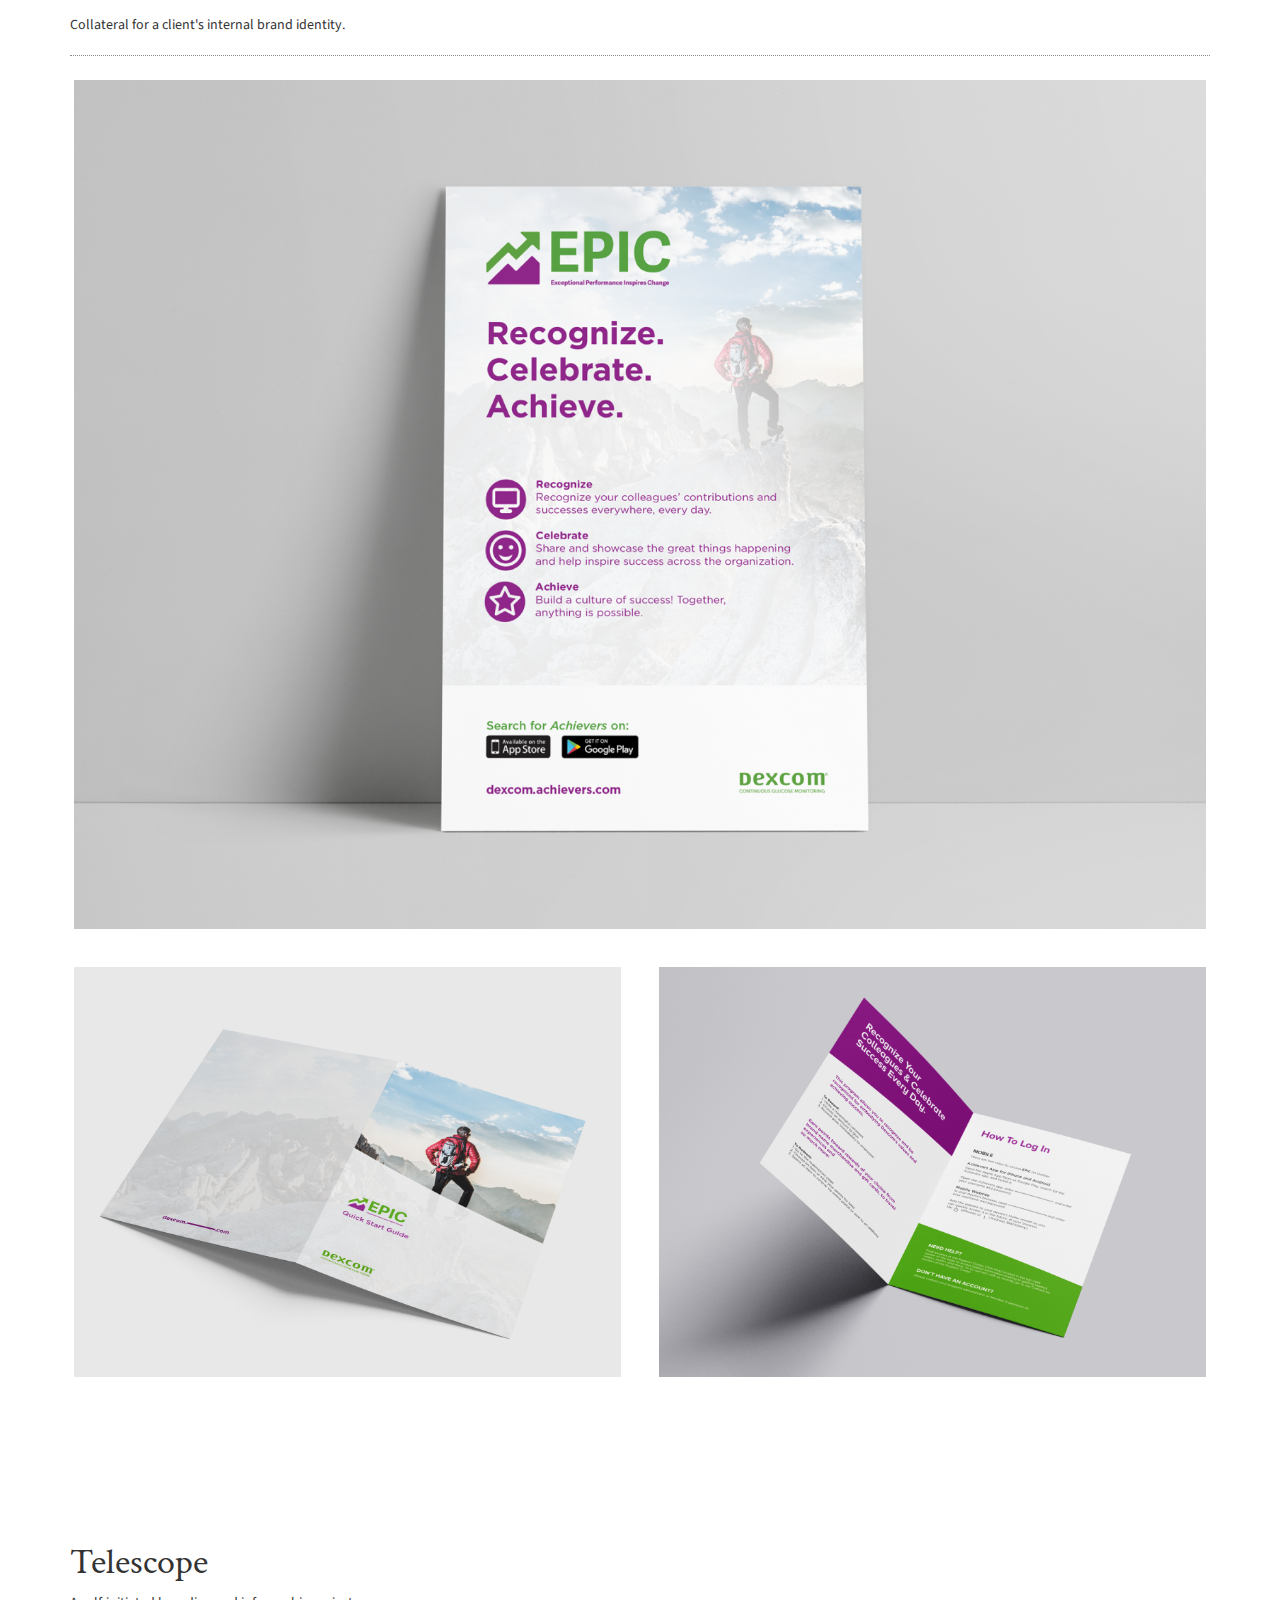
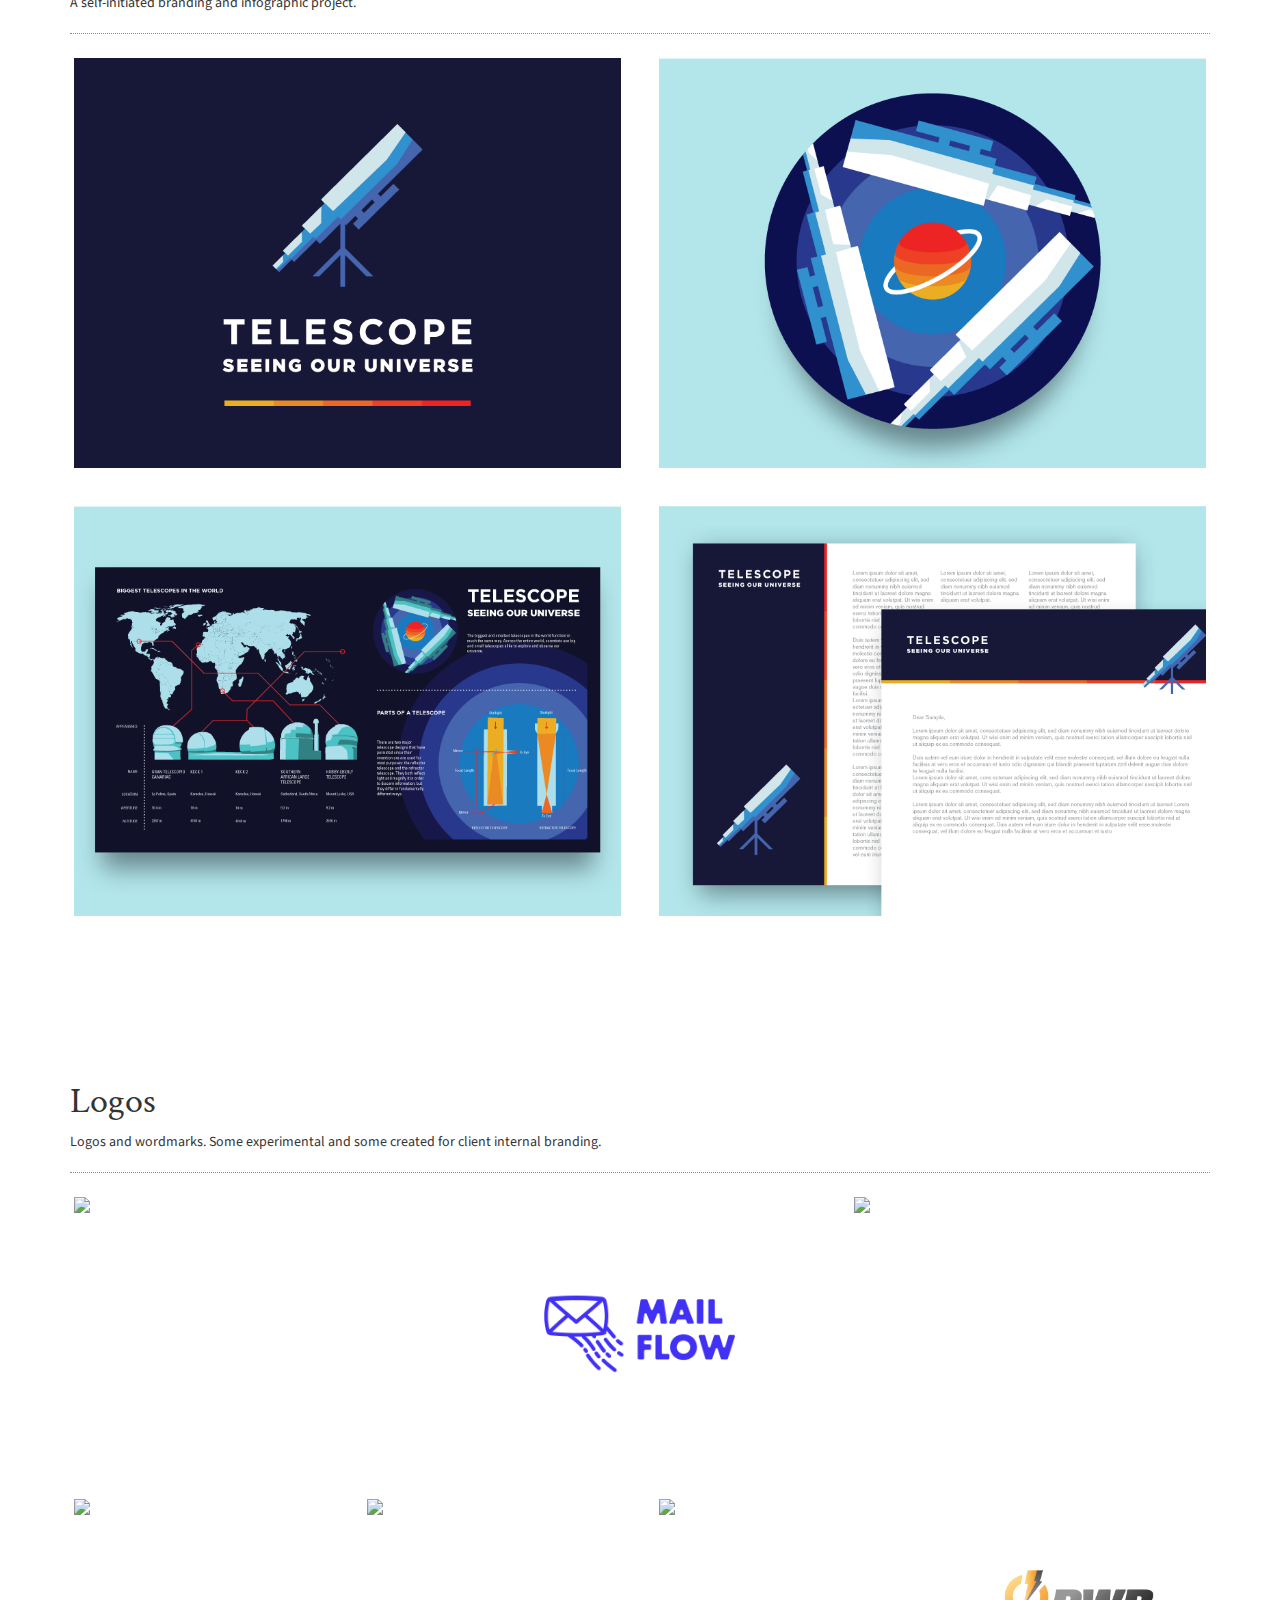
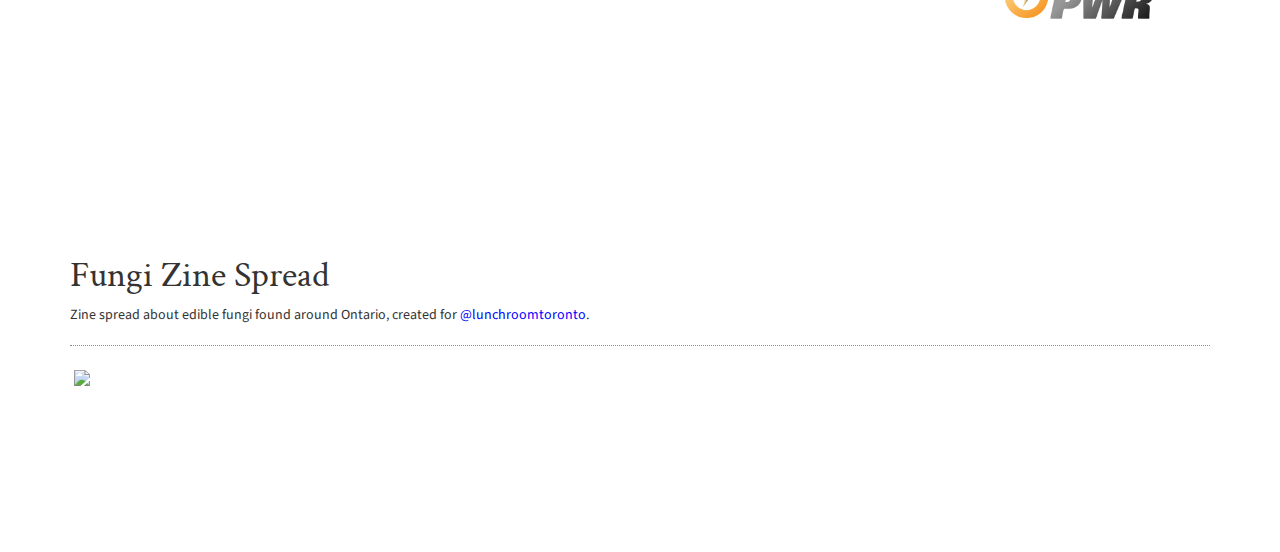
==== commit 0fd4e99d: "Flow Overhaul" ====
--- a/index.html
+++ b/index.html
@@ -123,6 +123,23 @@
     <div class="container">
       <!-- Example row of columns -->
       <div class="row">
+        <div class="col-md-4">
+          <h1>API Developer Portal</h1>
+          <p>UX, UI, Illustration, HTML/CSS.</p>
+          <p><a href="api.html"><h3>See the full project→</h3></a></p>
+        </div>
+        <div class="col-md-8">
+          <a href="api.html">
+          <img class="thumbnail" src="Images/Portfolio/api/api-final.png"></a>
+        </div>
+      </div>
+    </div>
+
+<!-- NEXT COLUMNS -->
+
+    <div class="container">
+      <!-- Example row of columns -->
+      <div class="row">
         <div class="col-md-12">
           <h1>UI/UX</h1>
           <p>Web Design, UI, and UX Work.<br>More here: <a href="https://dribbble.com/victorcheng">dribbble.com/victorcheng</a></p>
@@ -130,29 +147,27 @@
         </div>
       </div>
       <div class="row">
-        <div class="col-md-6">
+        <div class="col-md-4">
           <a href="#" data-featherlight="Images/Portfolio/uiux/relocate2x.png"><img class="thumbnail" src="Images/Portfolio/uiux/relocate.png"></a>
        </div>
-        <div class="col-md-6">
+        <div class="col-md-4">
           <a href="#" data-featherlight="Images/Portfolio/uiux/cusp2x.png"><img class="thumbnail" src="Images/Portfolio/uiux/cusp.png"></a>
        </div>
-      </div>
-      <div class="row">
-        <div class="col-md-6">
-          <a href="#" data-featherlight="Images/Portfolio/uiux/readme.png"><img class="thumbnail" src="Images/Portfolio/uiux/readme.png"></a>
-       </div>
-        <div class="col-md-6">
+        <div class="col-md-4">
           <a href="#" data-featherlight="Images/Portfolio/uiux/mailbox.png"><img class="thumbnail" src="Images/Portfolio/uiux/mailbox.png"></a>
        </div>
       </div>
       <div class="row">
-        <div class="col-md-4">
+        <div class="col-sm-6 col-md-3">
+          <a href="#" data-featherlight="Images/Portfolio/uiux/mochi.gif"><img class="thumbnail" src="Images/Portfolio/uiux/mochi.gif"></a>
+       </div>
+        <div class="col-sm-6 col-md-3">
           <a href="#" data-featherlight="Images/Portfolio/uiux/saltlakecity.gif"><img class="thumbnail" src="Images/Portfolio/uiux/saltlakecity.gif"></a>
        </div>
-        <div class="col-md-4">
+        <div class="col-sm-6 col-md-3">
           <a href="#" data-featherlight="Images/Portfolio/uiux/strawberry.gif"><img class="thumbnail" src="Images/Portfolio/uiux/strawberry.gif"></a>
        </div>
-        <div class="col-md-4">
+        <div class="col-sm-6 col-md-3">
           <a href="#" data-featherlight="Images/Portfolio/uiux/othello.gif"><img class="thumbnail" src="Images/Portfolio/uiux/othello.gif"></a>
        </div>
       </div>
@@ -171,12 +186,12 @@
       </div>
       <div class="row">
         <div class="col-md-12">
-          <img class="thumbnail" src="Images/Portfolio/recognition/Achievers-Engagement-Layout-1.png">
-       </div>
-      </div>
-      <div class="row">
-        <div class="col-md-12">
-          <img class="thumbnail" src="Images/Portfolio/recognition/Achievers-Engagement-Layout-2.png">
+          <a href="#" data-featherlight="Images/Portfolio/recognition/Achievers-Engagement-Layout-1.png"><img class="thumbnail" src="Images/Portfolio/recognition/Achievers-Engagement-Layout-1.png"></a>
+       </div>
+      </div>
+      <div class="row">
+        <div class="col-md-12">
+          <a href="#" data-featherlight="Images/Portfolio/recognition/Achievers-Engagement-Layout-2.png"><img class="thumbnail" src="Images/Portfolio/recognition/Achievers-Engagement-Layout-2.png"></a>
        </div>
       </div>
     </div>
@@ -193,48 +208,70 @@
         </div>
       </div>
       <div class='row'>
+        <div class="col-sm-6">
+          <a href="#" data-featherlight="Images/Portfolio/engagement/Artboard 1 copy 8.png"><img class="thumbnail" src="Images/Portfolio/engagement/Artboard 1 copy 8.png"></a>
+       </div>
+        <div class="col-sm-6">
+          <a href="#" data-featherlight="Images/Portfolio/engagement/Artboard 1 copy 4.png"><img class="thumbnail" src="Images/Portfolio/engagement/Artboard 1 copy 4.png"></a>
+       </div>
+      </div>
+      <div class='row'>
+        <div class="col-sm-6">
+          <a href="#" data-featherlight="Images/Portfolio/engagement/Artboard 1 copy 10.png"><img class="thumbnail" src="Images/Portfolio/engagement/Artboard 1 copy 10.png"></a>
+       </div>
+        <div class="col-sm-6">
+          <a href="#" data-featherlight="Images/Portfolio/engagement/Artboard 1 copy 12.png"><img class="thumbnail" src="Images/Portfolio/engagement/Artboard 1 copy 12.png"></a>
+       </div>
+      </div>
+    </div> <!-- /container -->
+
+<!-- BRANDING -->
+
+    <div class="container">
+      <div class="row">
+        <div class="col-md-12">
+          <h1>Dexcom EPIC</h1>
+          <p>Collateral for a client's internal brand identity.</p>
+          <hr>
+        </div>
+      </div>
+      <div class="row">
+        <div class="col-md-12">
+          <a href="#" data-featherlight="Images/Portfolio/dexcom/dexcom-dribbble3-2x.png"><img class="thumbnail" src="Images/Portfolio/dexcom/dexcom-dribbble3-2x.png"></a>
+        </div>
+      </div>
+      <div class="row">
+        <div class="col-sm-6">
+          <a href="#" data-featherlight="Images/Portfolio/dexcom/dexcom-dribbble1-2x.png"><img class="thumbnail" src="Images/Portfolio/dexcom/dexcom-dribbble1-2x.png"></a>
+        </div>
+        <div class="col-sm-6">
+          <a href="#" data-featherlight="Images/Portfolio/dexcom/dexcom-dribbble2-2x.png"><img class="thumbnail" src="Images/Portfolio/dexcom/dexcom-dribbble2-2x.png"></a>
+        </div>
+      </div>
+    </div>
+
+    <div class="container">
+      <div class="row">
+        <div class="col-md-12">
+          <h1>Telescope</h1>
+            <p>A self-initiated branding and infographic project.</p>
+          <hr>
+        </div>
+      </div>
+      <div class="row">
         <div class="col-md-6">
-          <img class="thumbnail" src="Images/Portfolio/engagement/Artboard 1 copy 8.png">
-       </div>
+          <a href="#" data-featherlight="Images/Portfolio/telescope/telescope-intro.png"><img class="thumbnail" src="Images/Portfolio/telescope/telescope-intro.png"></a>
+        </div>
         <div class="col-md-6">
-          <img class="thumbnail" src="Images/Portfolio/engagement/Artboard 1 copy 4.png">
-       </div>
-      </div>
-      <div class='row'>
-        <div class="col-md-6">
-          <img class="thumbnail" src="Images/Portfolio/engagement/Artboard 1 copy 10.png">
-       </div>
-        <div class="col-md-6">
-          <img class="thumbnail" src="Images/Portfolio/engagement/Artboard 1 copy 12.png">
-       </div>
-      </div>
-    </div> <!-- /container -->
-
-<!-- TELESCOPE -->
-
-    <div class="container">
-      <!-- Example row of columns -->
-      <div class="row">
-        <div class="col-md-12">
-          <h1>Telescope</h1>
-          <p>A self-initiated branding and infographic project.</p>
-          <hr>
-        </div>
-      </div>
-      <div class="row">
-        <div class="col-lg-6">
-          <img class="thumbnail" src="Images/Portfolio/telescope/telescope-intro.png">
-        </div>
-        <div class="col-lg-6">
-          <img class="thumbnail" src="Images/Portfolio/telescope/telescope-badge.png">
-        </div>
-      </div>
-      <div class="row">
-        <div class="col-lg-6">
-          <img class="thumbnail" src="Images/Portfolio/telescope/telescope-display.png">
-        </div>
-        <div class="col-lg-6">
-          <img class="thumbnail" src="Images/Portfolio/telescope/telescope-layout.png">
+          <a href="#" data-featherlight="Images/Portfolio/telescope/telescope-badge.png"><img class="thumbnail" src="Images/Portfolio/telescope/telescope-badge.png"></a>
+        </div>
+      </div>
+      <div class="row">
+        <div class="col-sm-6">
+          <a href="#" data-featherlight="Images/Portfolio/telescope/telescope-display.png"><img class="thumbnail" src="Images/Portfolio/telescope/telescope-display.png"></a>
+        </div>
+        <div class="col-sm-6">
+          <a href="#" data-featherlight="Images/Portfolio/telescope/telescope-layout.png"><img class="thumbnail" src="Images/Portfolio/telescope/telescope-layout.png"></a>
         </div>
       </div>
     </div>
@@ -251,29 +288,30 @@
         </div>
       </div>
       <div class="row">
-        <div class="col-md-4">
-          <img class="thumbnail" src="Images/Portfolio/logos/amp.png">
-        </div>
-        <div class="col-md-4">
-          <img class="thumbnail" src="Images/Portfolio/logos/mailflow.png">
-        </div>
-        <div class="col-md-4">
-          <img class="thumbnail" src="Images/Portfolio/logos/achiever.png">
-        </div>
-      </div>
-      <div class="row">
-        <div class="col-md-3">
-          <img class="thumbnail" src="Images/Portfolio/logos/ace.png">
-        </div>
-        <div class="col-md-3">
-          <img class="thumbnail" src="Images/Portfolio/logos/nomin8.png">
-        </div>
-        <div class="col-md-3">
-          <img class="thumbnail" src="Images/Portfolio/logos/props.png">
-        </div>
-        <div class="col-md-3">
-          <img class="thumbnail" src="Images/Portfolio/logos/pwr.png">
-        </div>
+        <div class="col-sm-4">
+          <a href="#" data-featherlight="Images/Portfolio/logos/amp.png"><img class="thumbnail" src="Images/Portfolio/logos/amp.png"></a>
+        </div>
+        <div class="col-sm-4">
+          <a href="#" data-featherlight="Images/Portfolio/logos/mailflow.png"><img class="thumbnail" src="Images/Portfolio/logos/mailflow.png"></a>
+        </div>
+        <div class="col-sm-4">
+          <a href="#" data-featherlight="Images/Portfolio/logos/achiever.png"><img class="thumbnail" src="Images/Portfolio/logos/achiever.png"></a>
+        </div>
+      </div>
+      <div class="row">
+        <div class="col-sm-3">
+          <a href="#" data-featherlight="Images/Portfolio/logos/ace.png"><img class="thumbnail" src="Images/Portfolio/logos/ace.png"></a>
+        </div>
+        <div class="col-sm-3">
+          <a href="#" data-featherlight="Images/Portfolio/logos/nomin8.png"><img class="thumbnail" src="Images/Portfolio/logos/nomin8.png"></a>
+        </div>
+        <div class="col-sm-3">
+          <a href="#" data-featherlight="Images/Portfolio/logos/props.png"><img class="thumbnail" src="Images/Portfolio/logos/props.png"></a>
+        </div>
+        <div class="col-sm-3">
+          <a href="#" data-featherlight="Images/Portfolio/logos/pwr.png"><img class="thumbnail" src="Images/Portfolio/logos/pwr.png"></a>
+        </div>
+      </div>
     </div>
 
 <!-- FUNGI -->
@@ -289,8 +327,7 @@
       </div>
       <div class="row">
         <div class="col-lg-12">
-          <img class="thumbnail" src="Images/Portfolio/fungi/EatYourFungi2.jpg">
-        </div>
+          <a href="#" data-featherlight="Images/Portfolio/fungi/EatYourFungi2.jpg"><img class="thumbnail" src="Images/Portfolio/fungi/EatYourFungi2.jpg"></a>
         </div>
       </div>
     </div>
--- a/style.css
+++ b/style.css
@@ -32,7 +32,7 @@
 
 p {
 	font-weight: 400;
-/*	font-size: 18px;*/
+/*	font-size: 16px;*/
 }
 
 /*MENU BAR STUFF*/
@@ -248,6 +248,12 @@
   }
 }
 
+/*SPACING*/
+
+.container {
+	padding-bottom: 8em;
+}
+
 /*span.pulse {
     font-style: normal;
     transform-origin: 2px 2px;
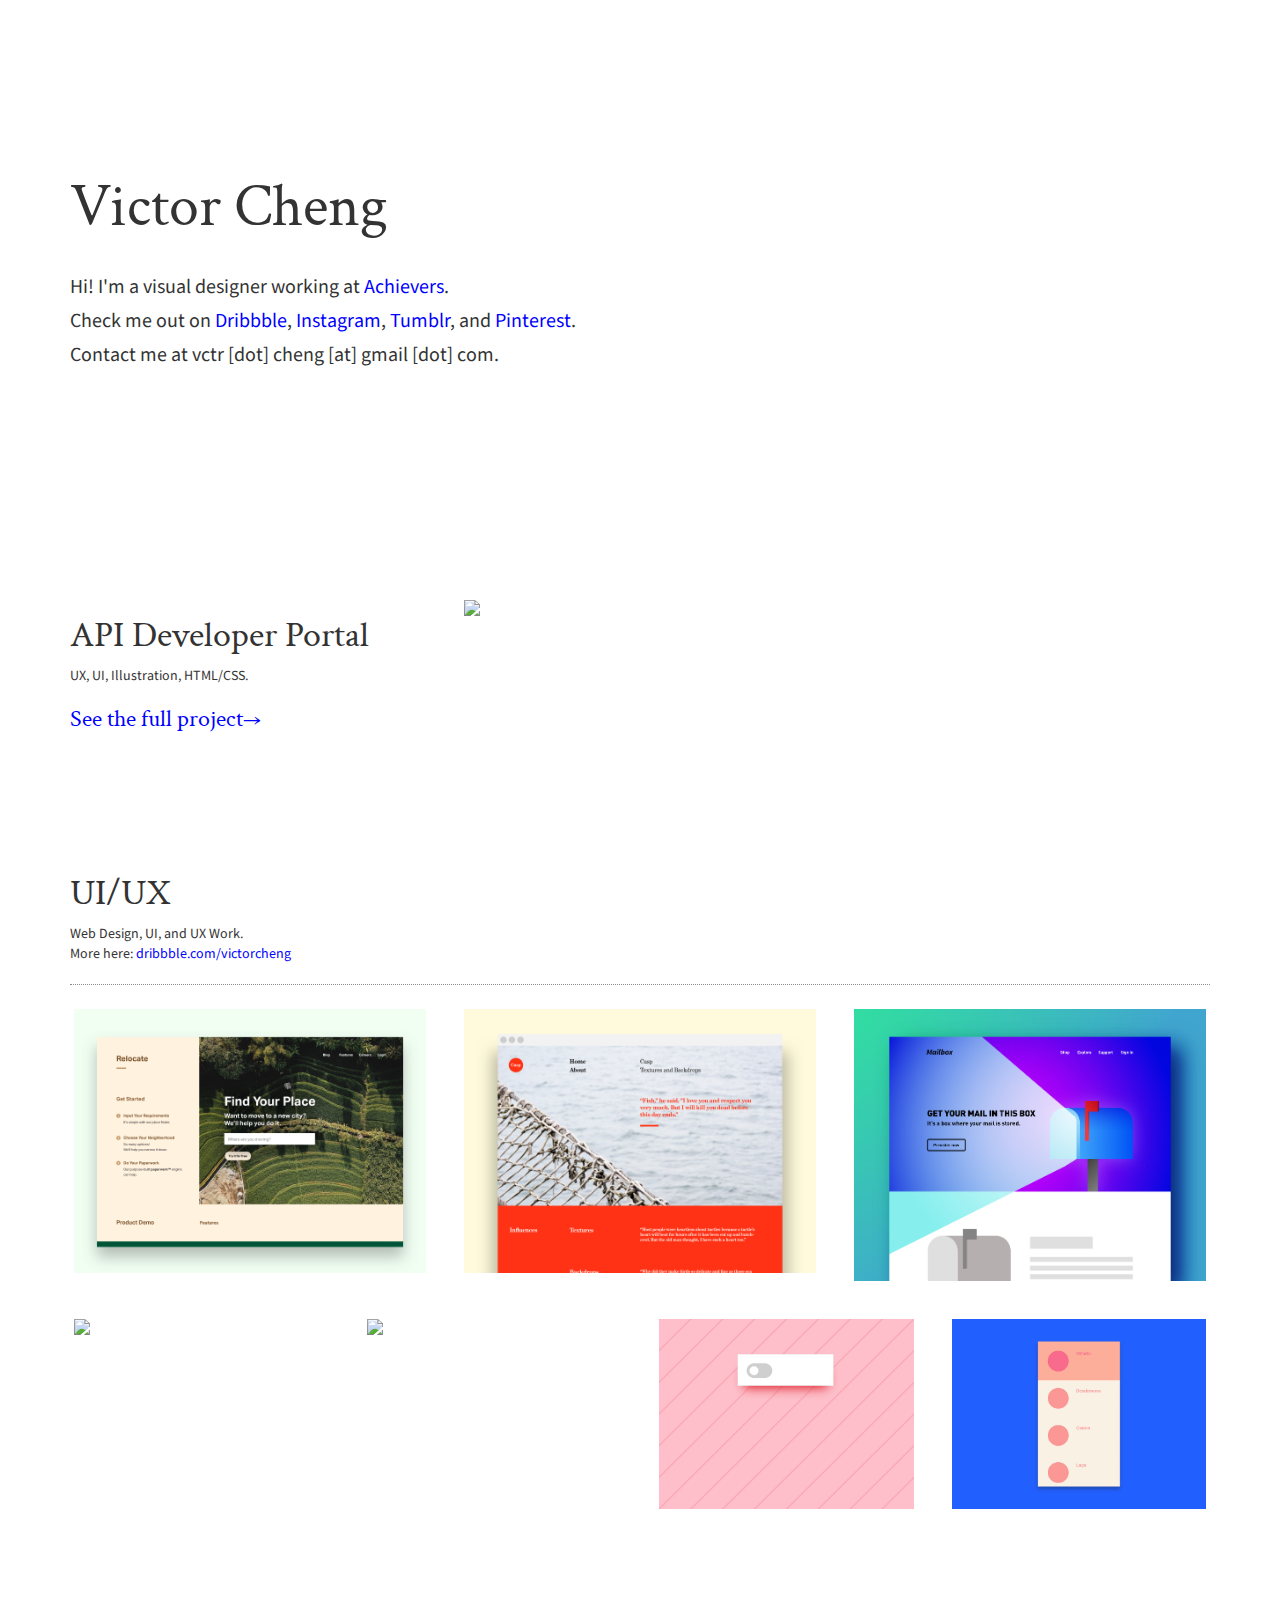
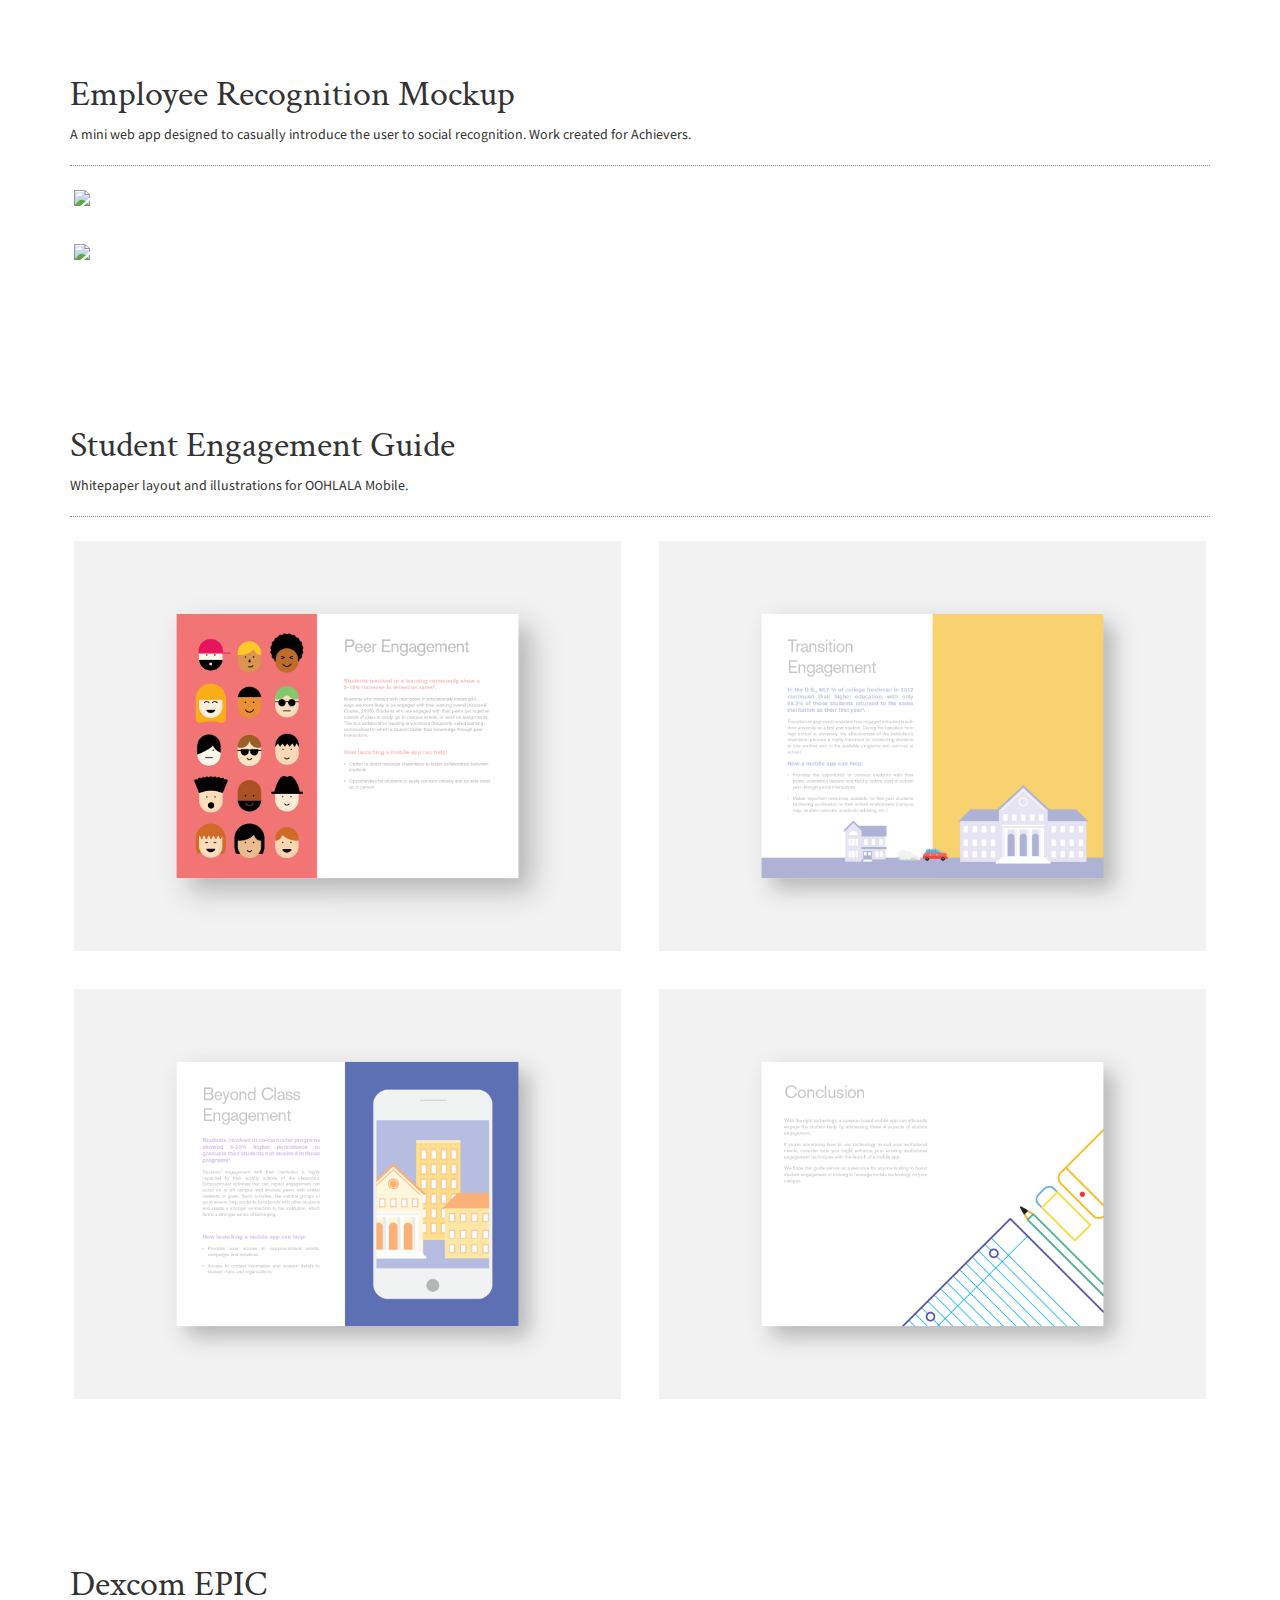
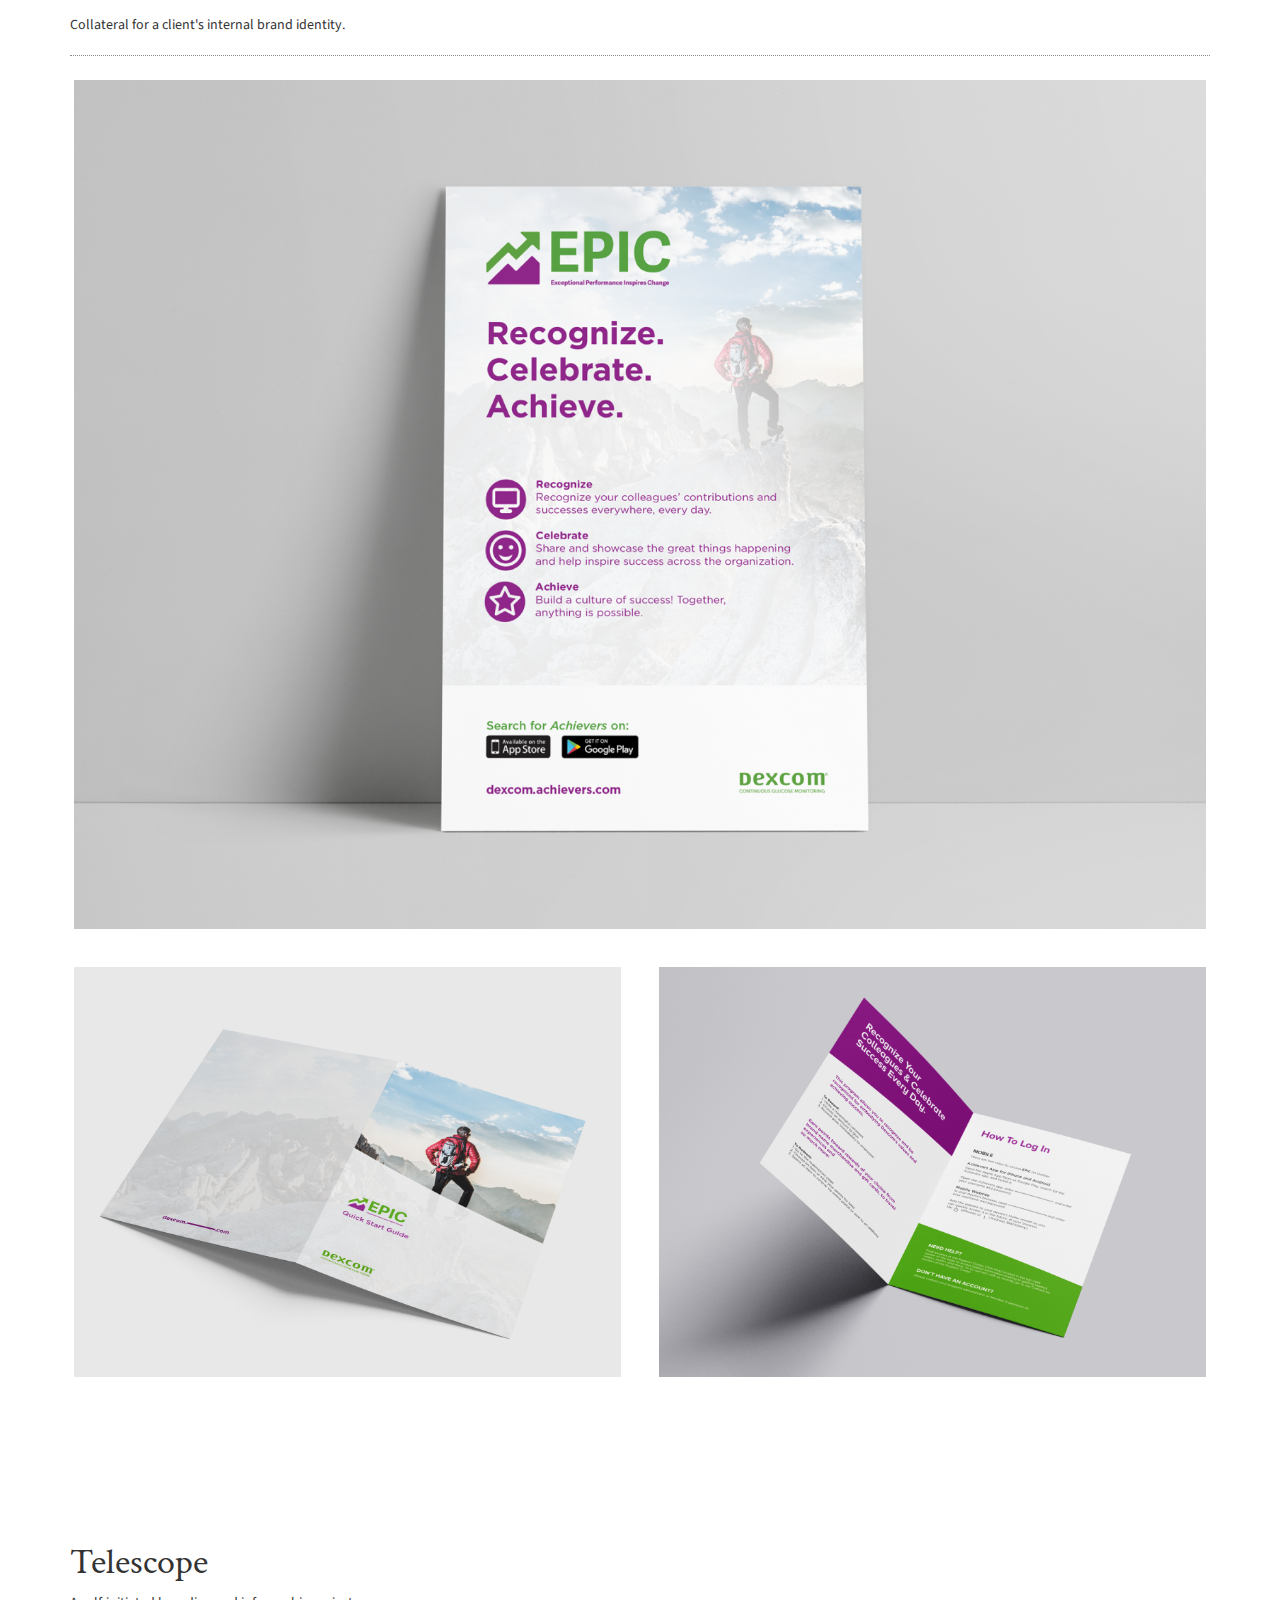
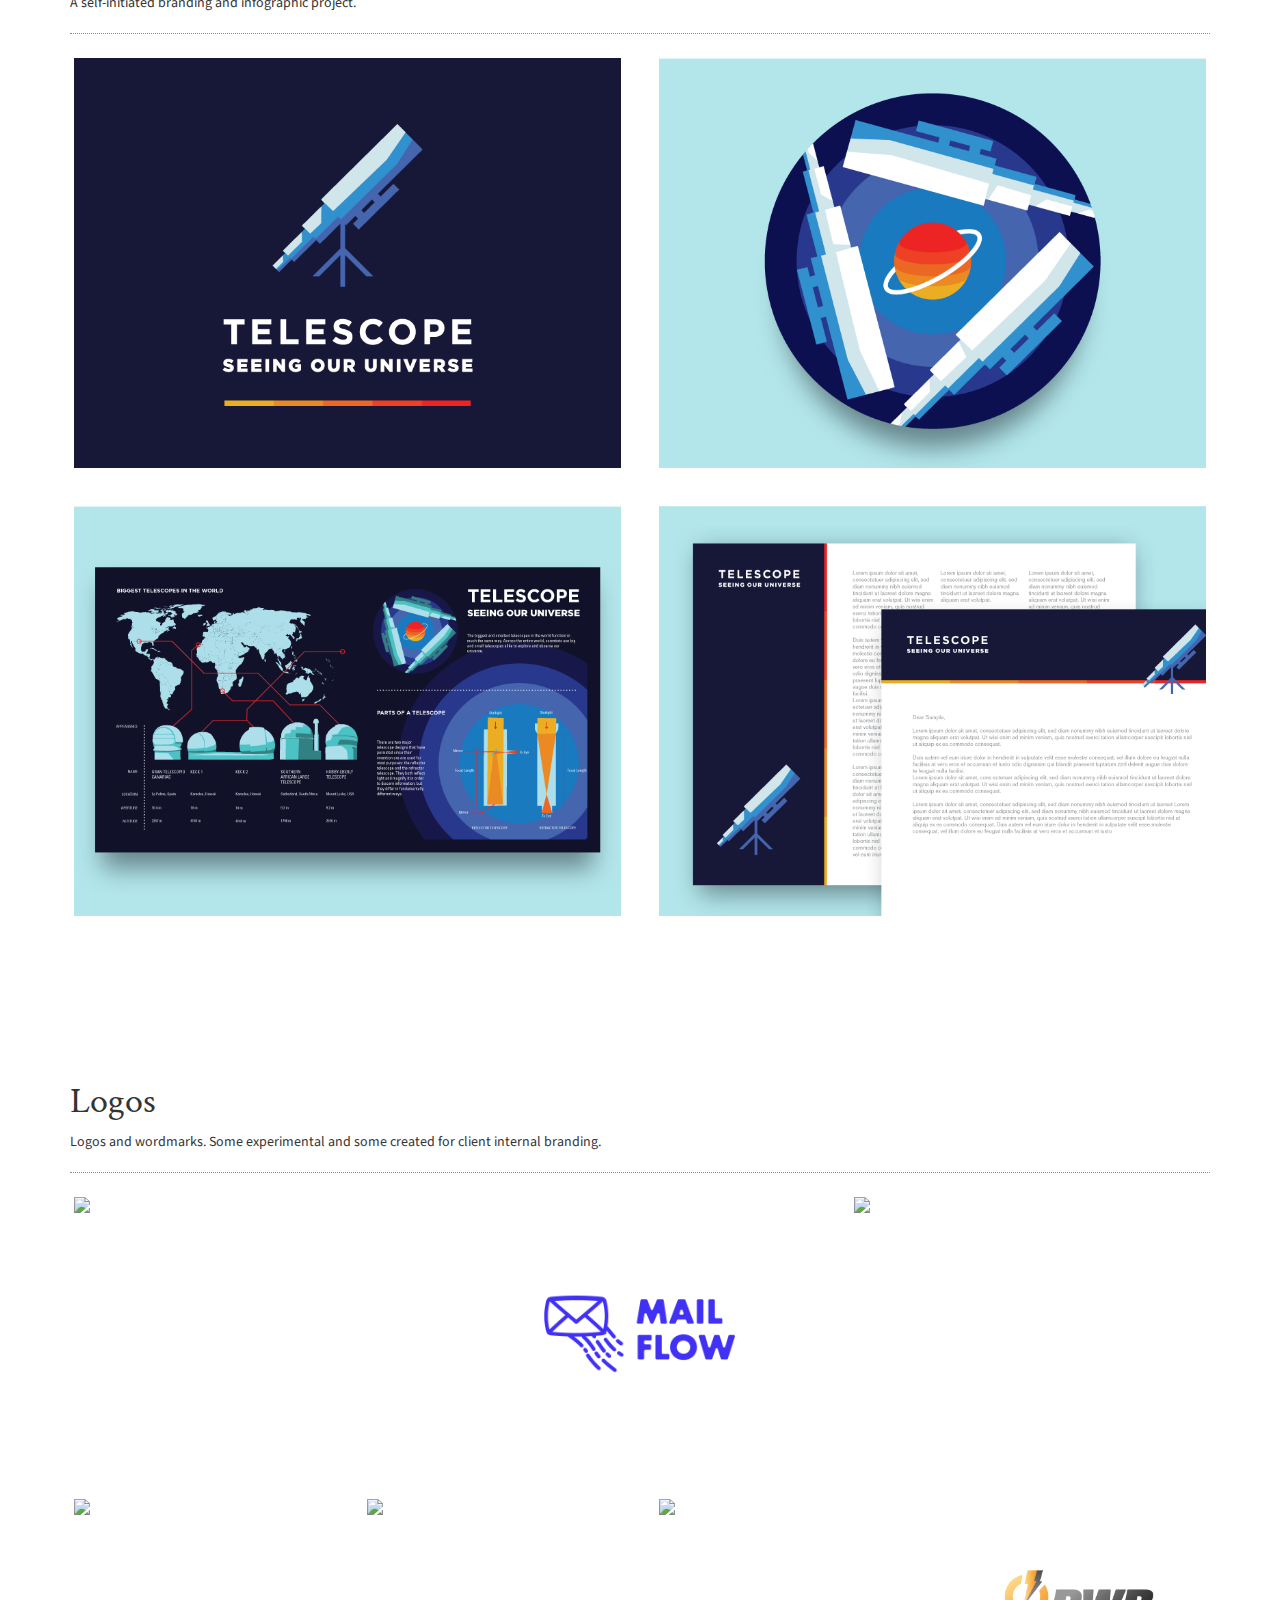
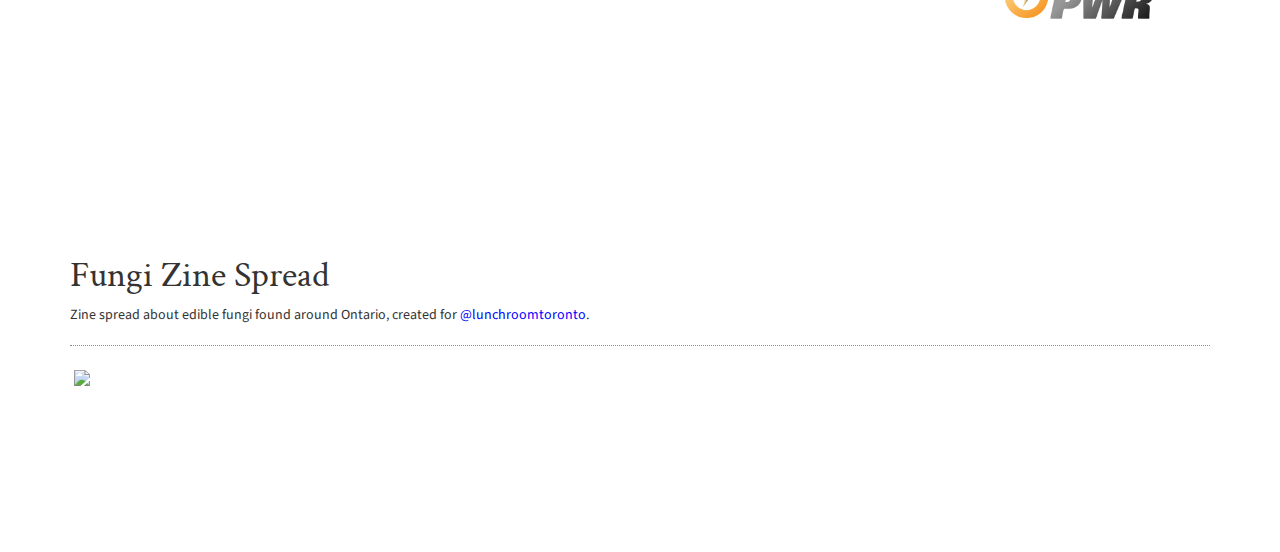
==== commit d724296b: ""Visual Design"" ====
--- a/index.html
+++ b/index.html
@@ -111,7 +111,7 @@
         <!-- <img class="portrait" src="Images/DSC01836.JPG"> -->
         <h1 class="padded-multi-line jumboheadline">Victor Cheng</h1>
         <br>
-        <p class="padded-multi-line jumbointro">Hi! I'm a graphic designer working at <a href="http://www.achievers.com/">Achievers</a>.</p><br>
+        <p class="padded-multi-line jumbointro">Hi! I'm a visual designer working at <a href="http://www.achievers.com/">Achievers</a>.</p><br>
         <p class="padded-multi-line jumbointro"> Check me out on <a href="https://dribbble.com/victorcheng">Dribbble</a>, <a href="https://www.instagram.com/vc_vision/">Instagram</a>, <a href=http://vc-vision.tumblr.com/>Tumblr</a>, and <a href="https://www.pinterest.com/victorcheng/">Pinterest</a>.</p><br>
         <p class="padded-multi-line jumbointro">Contact me at vctr [dot] cheng [at] gmail [dot] com.</p>
         <!-- <p><a class="btn btn-primary btn-lg" href="#" role="button">Learn more &raquo;</a></p> -->
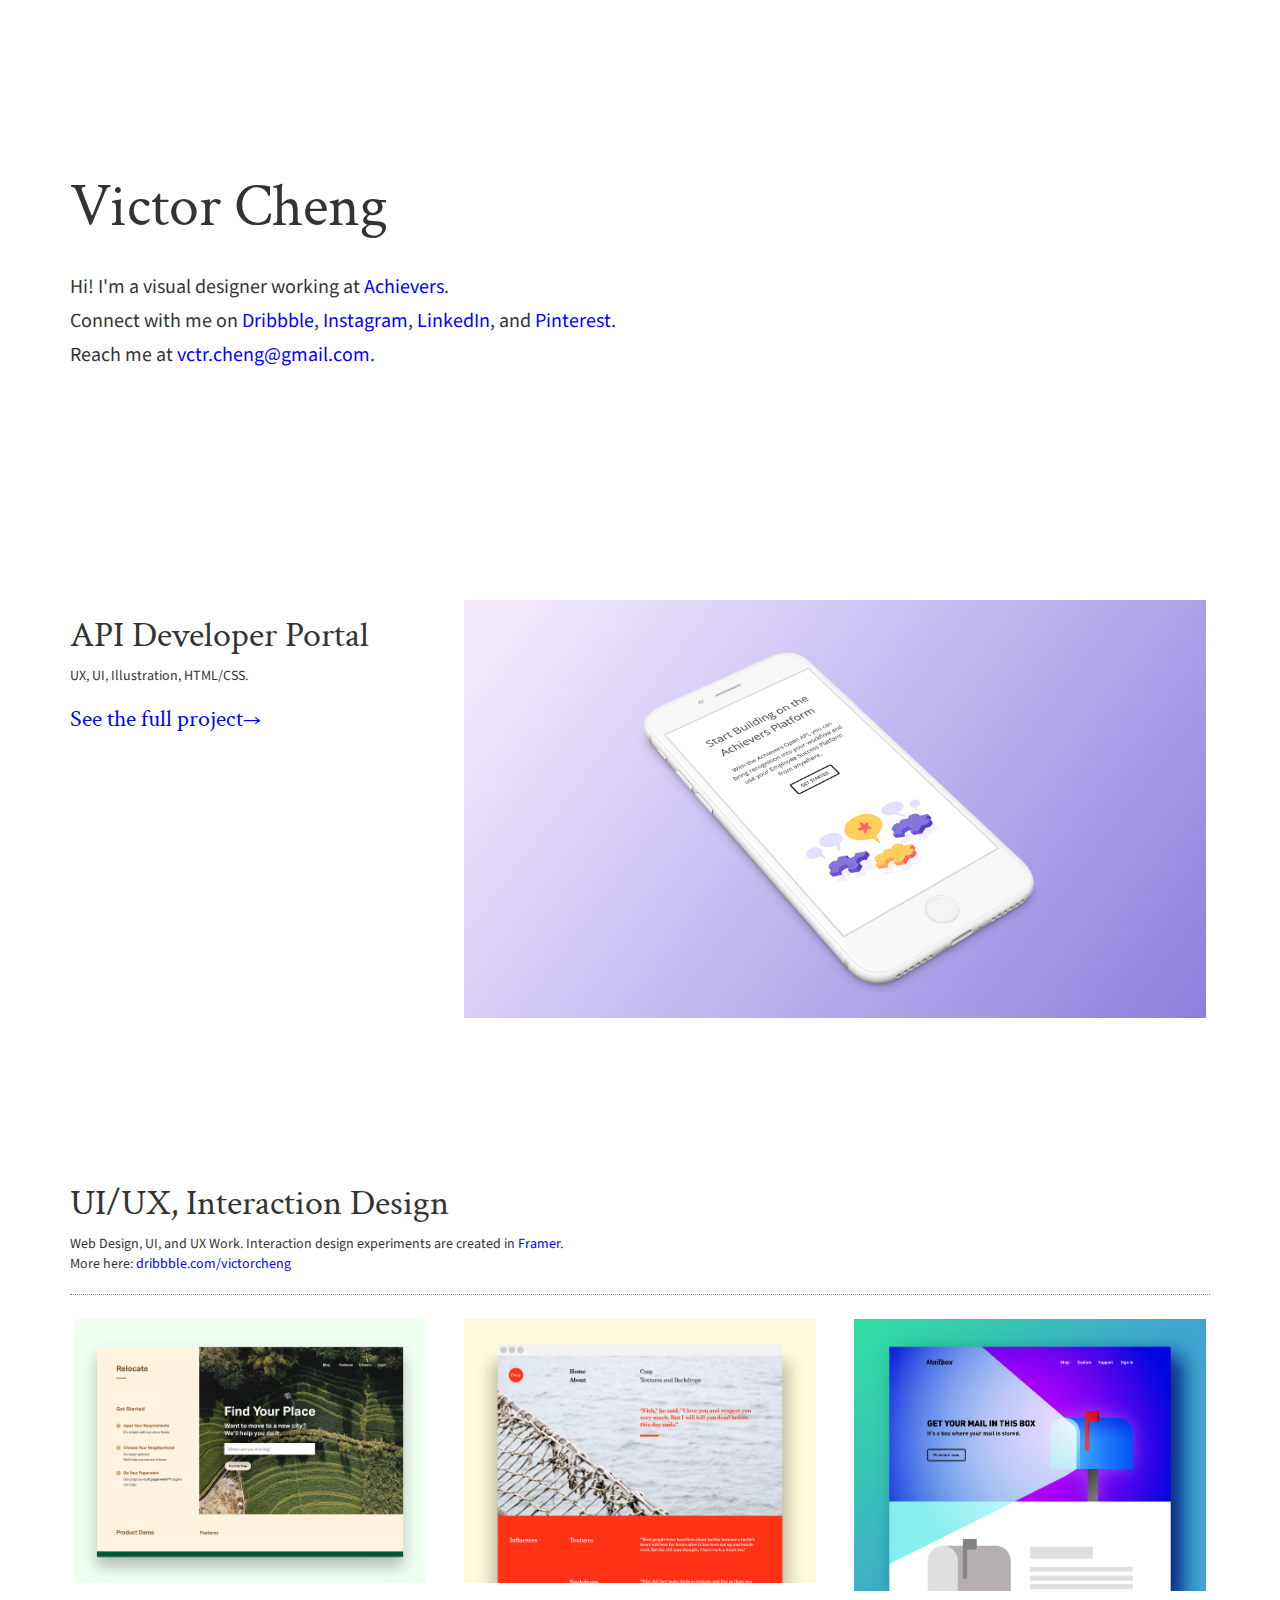
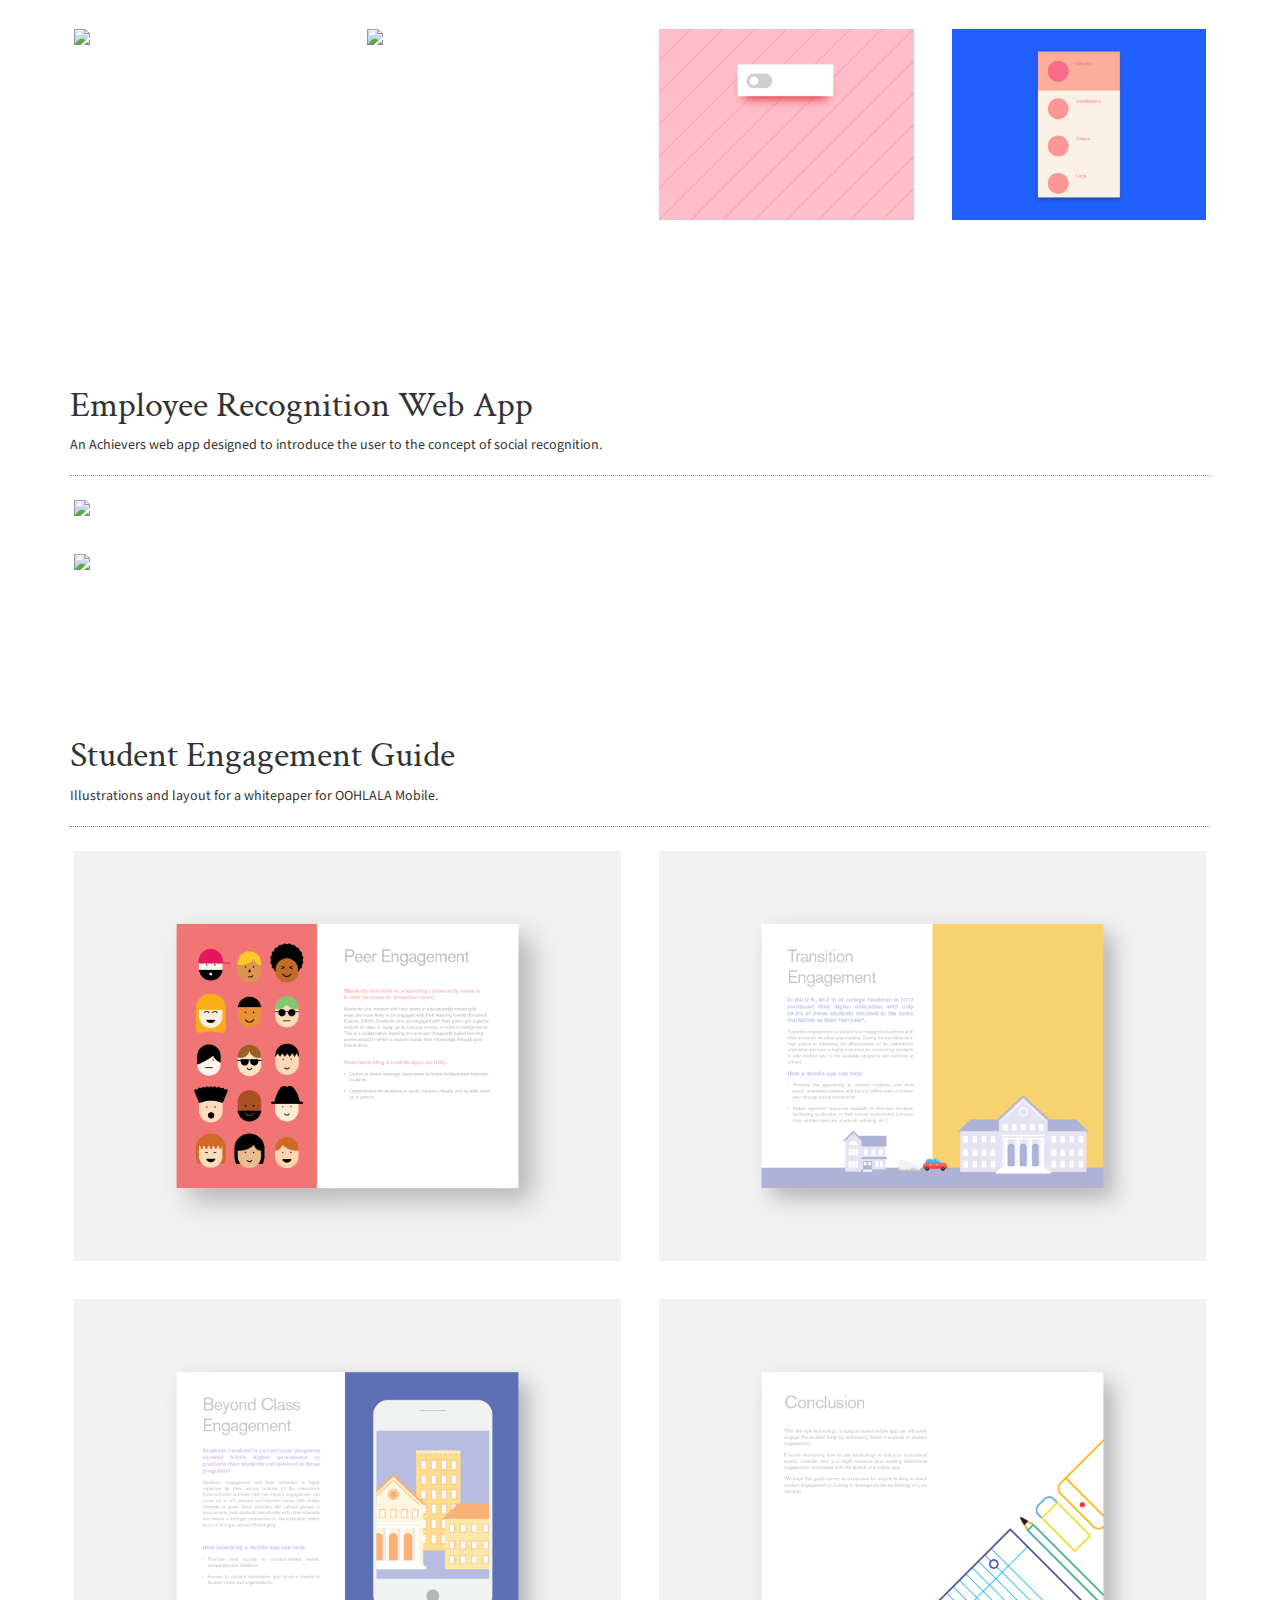
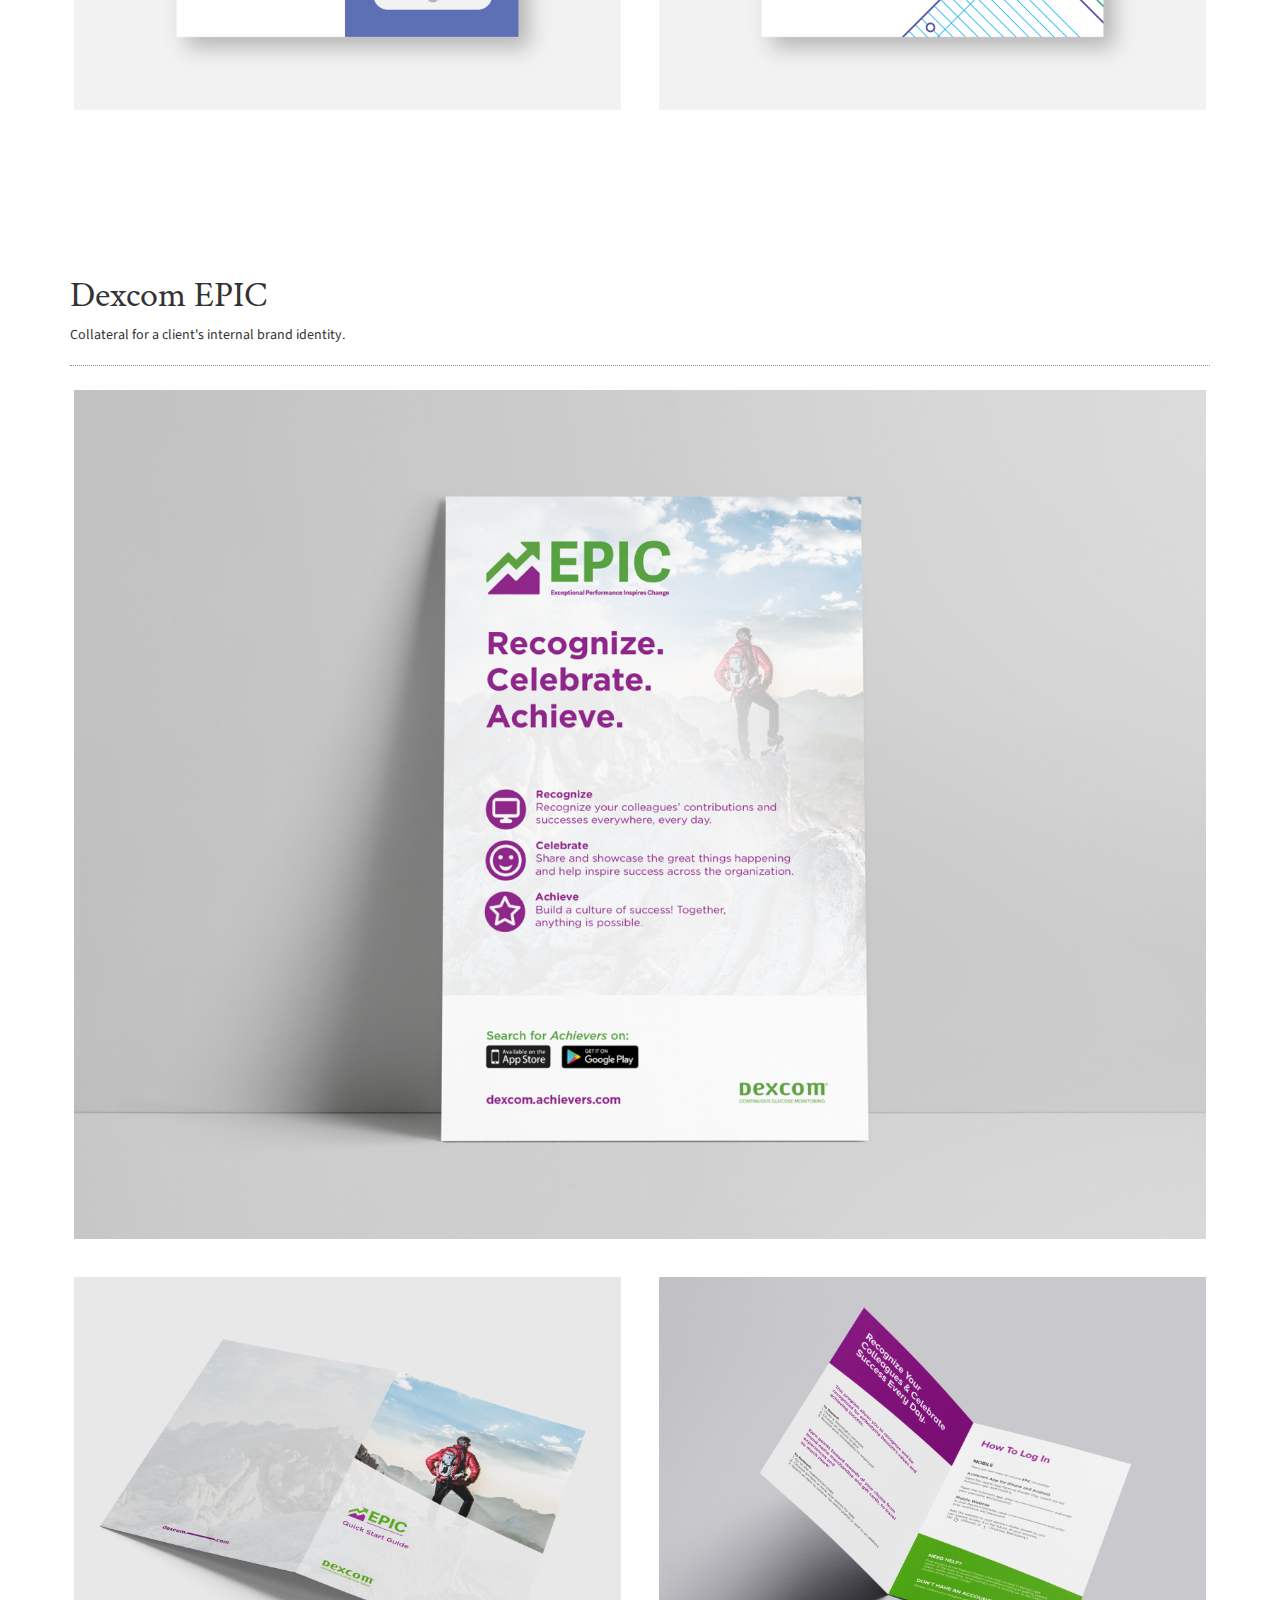
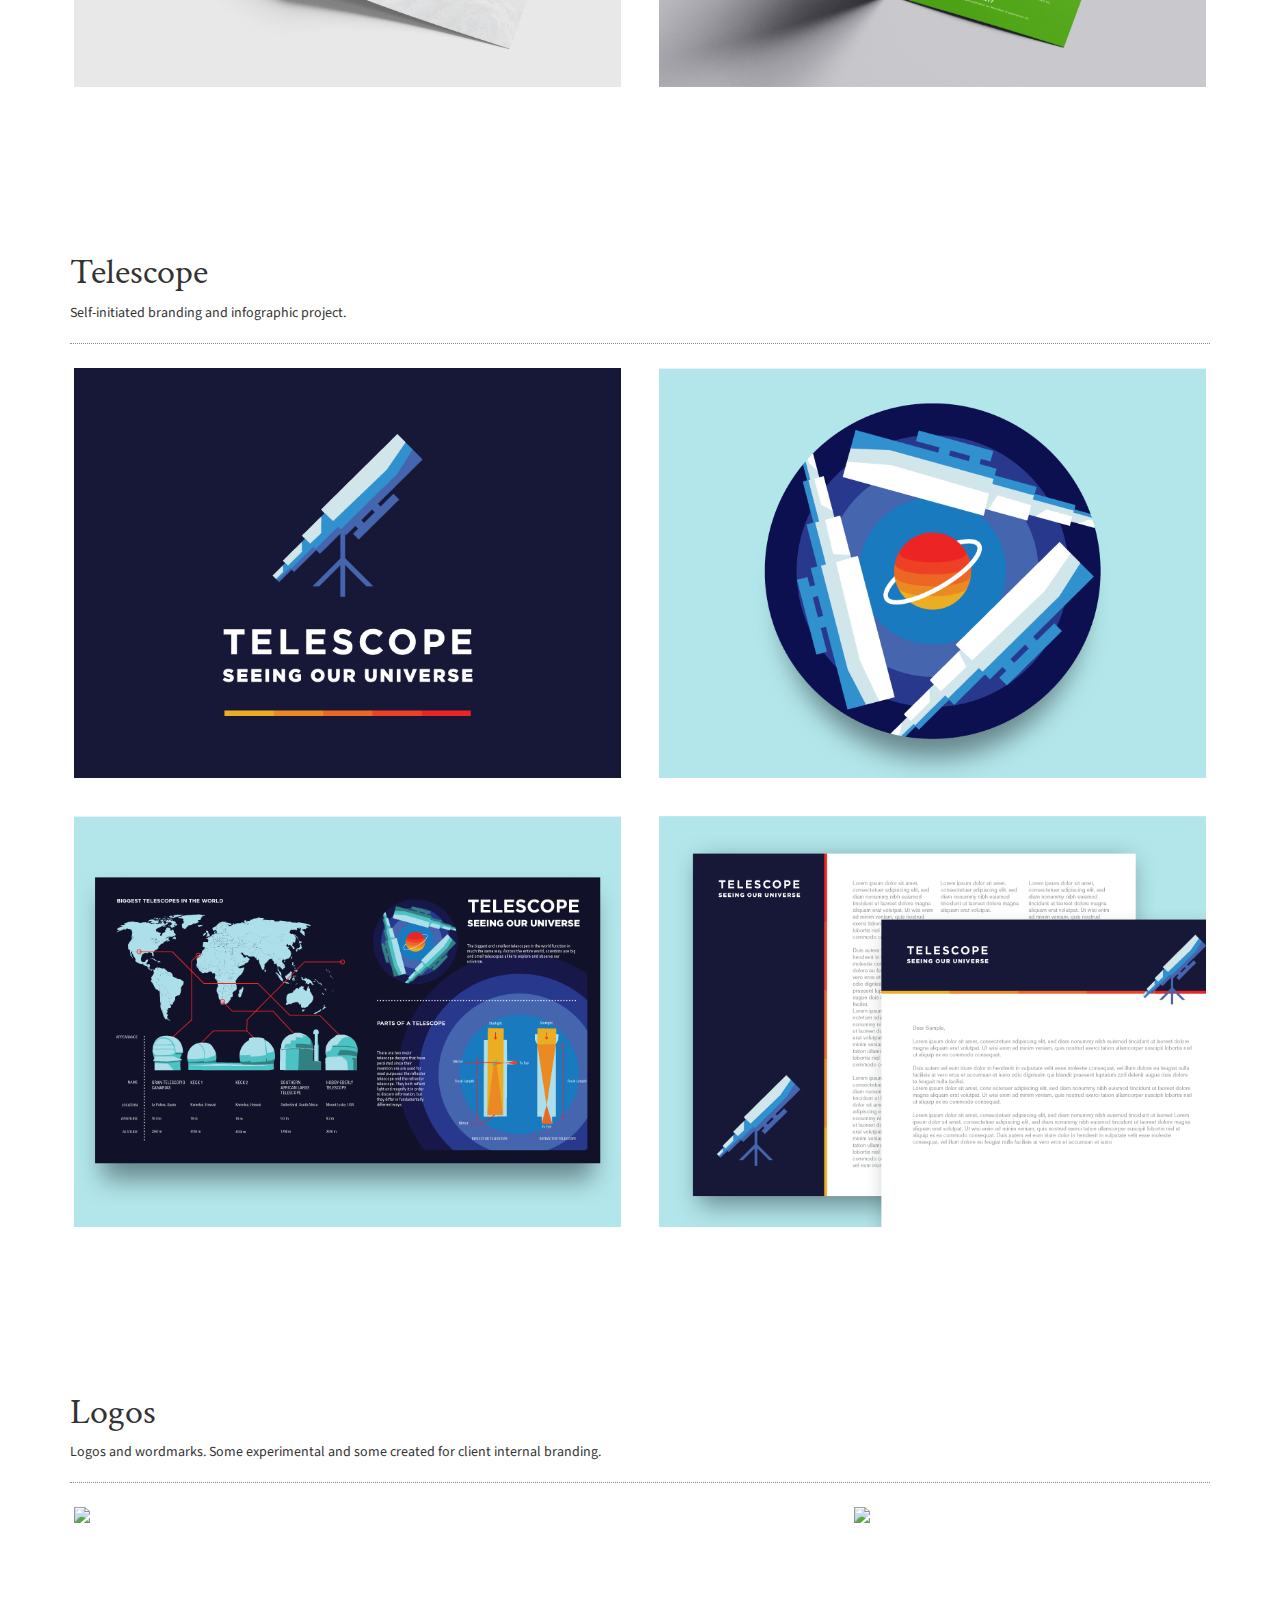
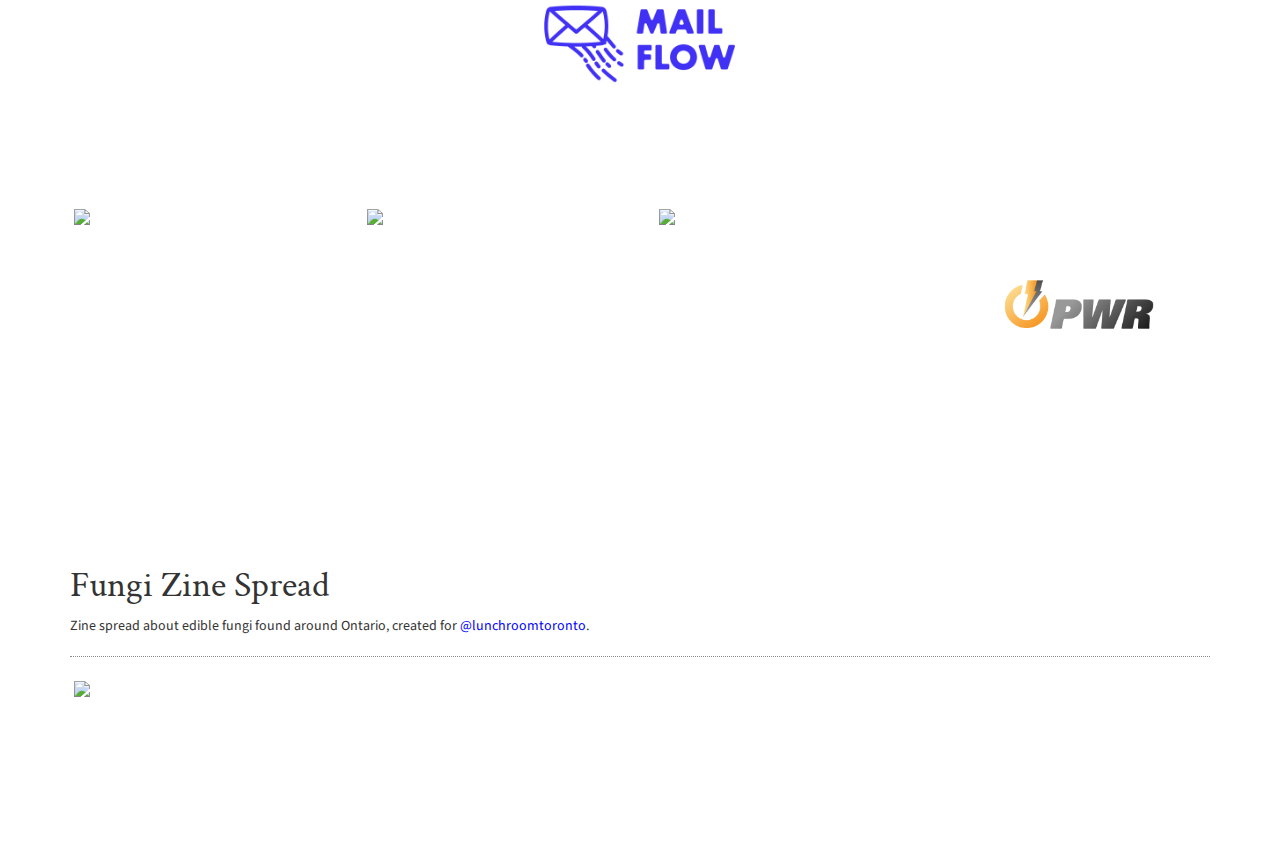
==== commit 9a062f6d: "Merge pull request #37 from vcvision/wordpress-build" ====
--- a/index.html
+++ b/index.html
@@ -112,8 +112,8 @@
         <h1 class="padded-multi-line jumboheadline">Victor Cheng</h1>
         <br>
         <p class="padded-multi-line jumbointro">Hi! I'm a visual designer working at <a href="http://www.achievers.com/">Achievers</a>.</p><br>
-        <p class="padded-multi-line jumbointro"> Check me out on <a href="https://dribbble.com/victorcheng">Dribbble</a>, <a href="https://www.instagram.com/vc_vision/">Instagram</a>, <a href=http://vc-vision.tumblr.com/>Tumblr</a>, and <a href="https://www.pinterest.com/victorcheng/">Pinterest</a>.</p><br>
-        <p class="padded-multi-line jumbointro">Contact me at vctr [dot] cheng [at] gmail [dot] com.</p>
+        <p class="padded-multi-line jumbointro"> Connect with me on <a href="https://dribbble.com/victorcheng">Dribbble</a>, <a href="https://www.instagram.com/vc_vision/">Instagram</a>, <a href=https://www.linkedin.com/in/victorlccheng/>LinkedIn</a>, and <a href="https://www.pinterest.com/victorcheng/">Pinterest</a>.</p><br>
+        <p class="padded-multi-line jumbointro">Reach me at <a href="mailto:vctr.cheng@gmail.com">vctr.cheng@gmail.com</a>.</p>
         <!-- <p><a class="btn btn-primary btn-lg" href="#" role="button">Learn more &raquo;</a></p> -->
       </div>
     </div>
@@ -130,7 +130,7 @@
         </div>
         <div class="col-md-8">
           <a href="api.html">
-          <img class="thumbnail" src="Images/Portfolio/api/api-final.png"></a>
+          <img class="thumbnail" src="Images/Portfolio/api/api-final-mobile.png"></a>
         </div>
       </div>
     </div>
@@ -141,8 +141,8 @@
       <!-- Example row of columns -->
       <div class="row">
         <div class="col-md-12">
-          <h1>UI/UX</h1>
-          <p>Web Design, UI, and UX Work.<br>More here: <a href="https://dribbble.com/victorcheng">dribbble.com/victorcheng</a></p>
+          <h1>UI/UX, Interaction Design</h1>
+          <p>Web Design, UI, and UX Work. Interaction design experiments are created in <a href="https://framer.com/">Framer.</a><br>More here: <a href="https://dribbble.com/victorcheng">dribbble.com/victorcheng</a></p>
           <hr>
         </div>
       </div>
@@ -179,8 +179,8 @@
       <!-- Example row of columns -->
       <div class="row">
         <div class="col-md-12">
-          <h1>Employee Recognition Mockup</h1>
-          <p>A mini web app designed to casually introduce the user to social recognition. Work created for Achievers.</p>
+          <h1>Employee Recognition Web App</h1>
+          <p>An Achievers web app designed to introduce the user to the concept of social recognition.</p>
           <hr>
         </div>
       </div>
@@ -203,7 +203,7 @@
       <div class="row">
         <div class="col-md-12">
           <h1>Student Engagement Guide</h1>
-          <p>Whitepaper layout and illustrations for OOHLALA Mobile.</p>
+          <p>Illustrations and layout for a whitepaper for OOHLALA Mobile.</p>
           <hr>
         </div>
       </div>
@@ -254,7 +254,7 @@
       <div class="row">
         <div class="col-md-12">
           <h1>Telescope</h1>
-            <p>A self-initiated branding and infographic project.</p>
+            <p>Self-initiated branding and infographic project.</p>
           <hr>
         </div>
       </div>
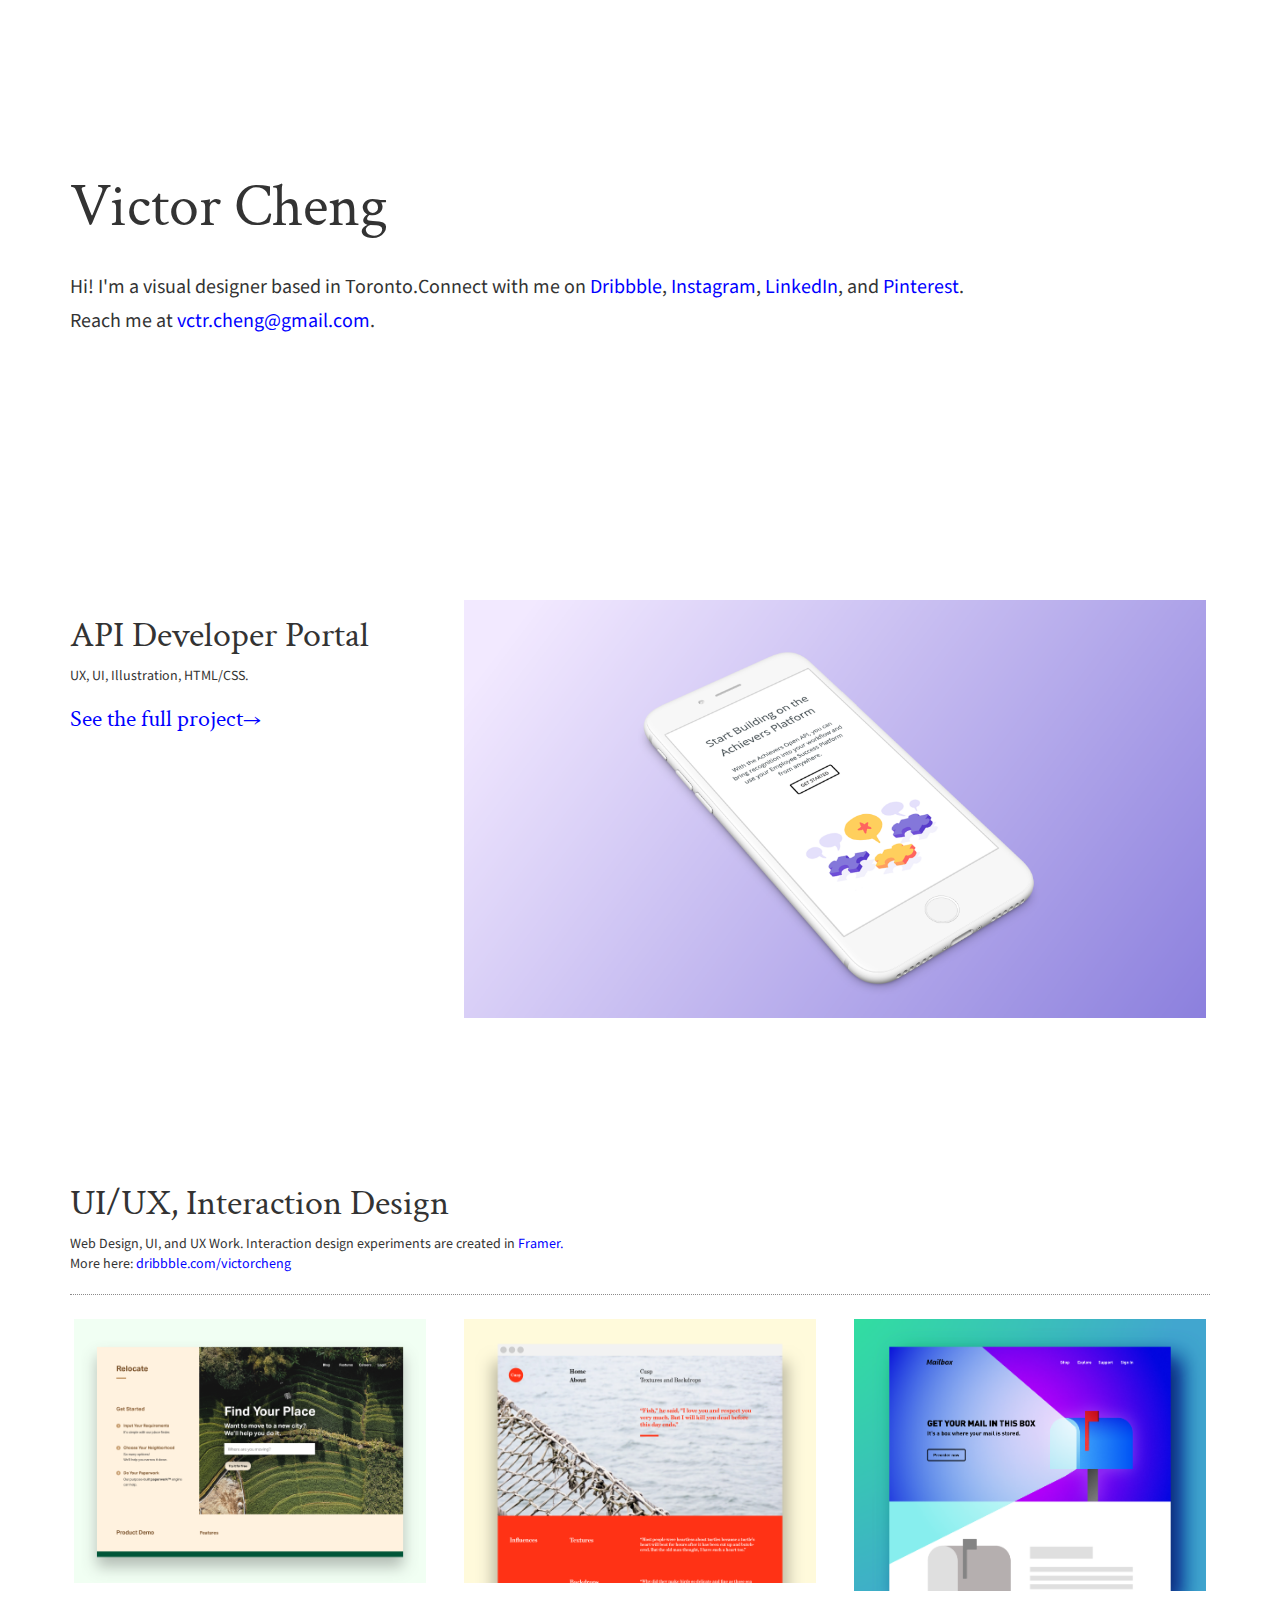
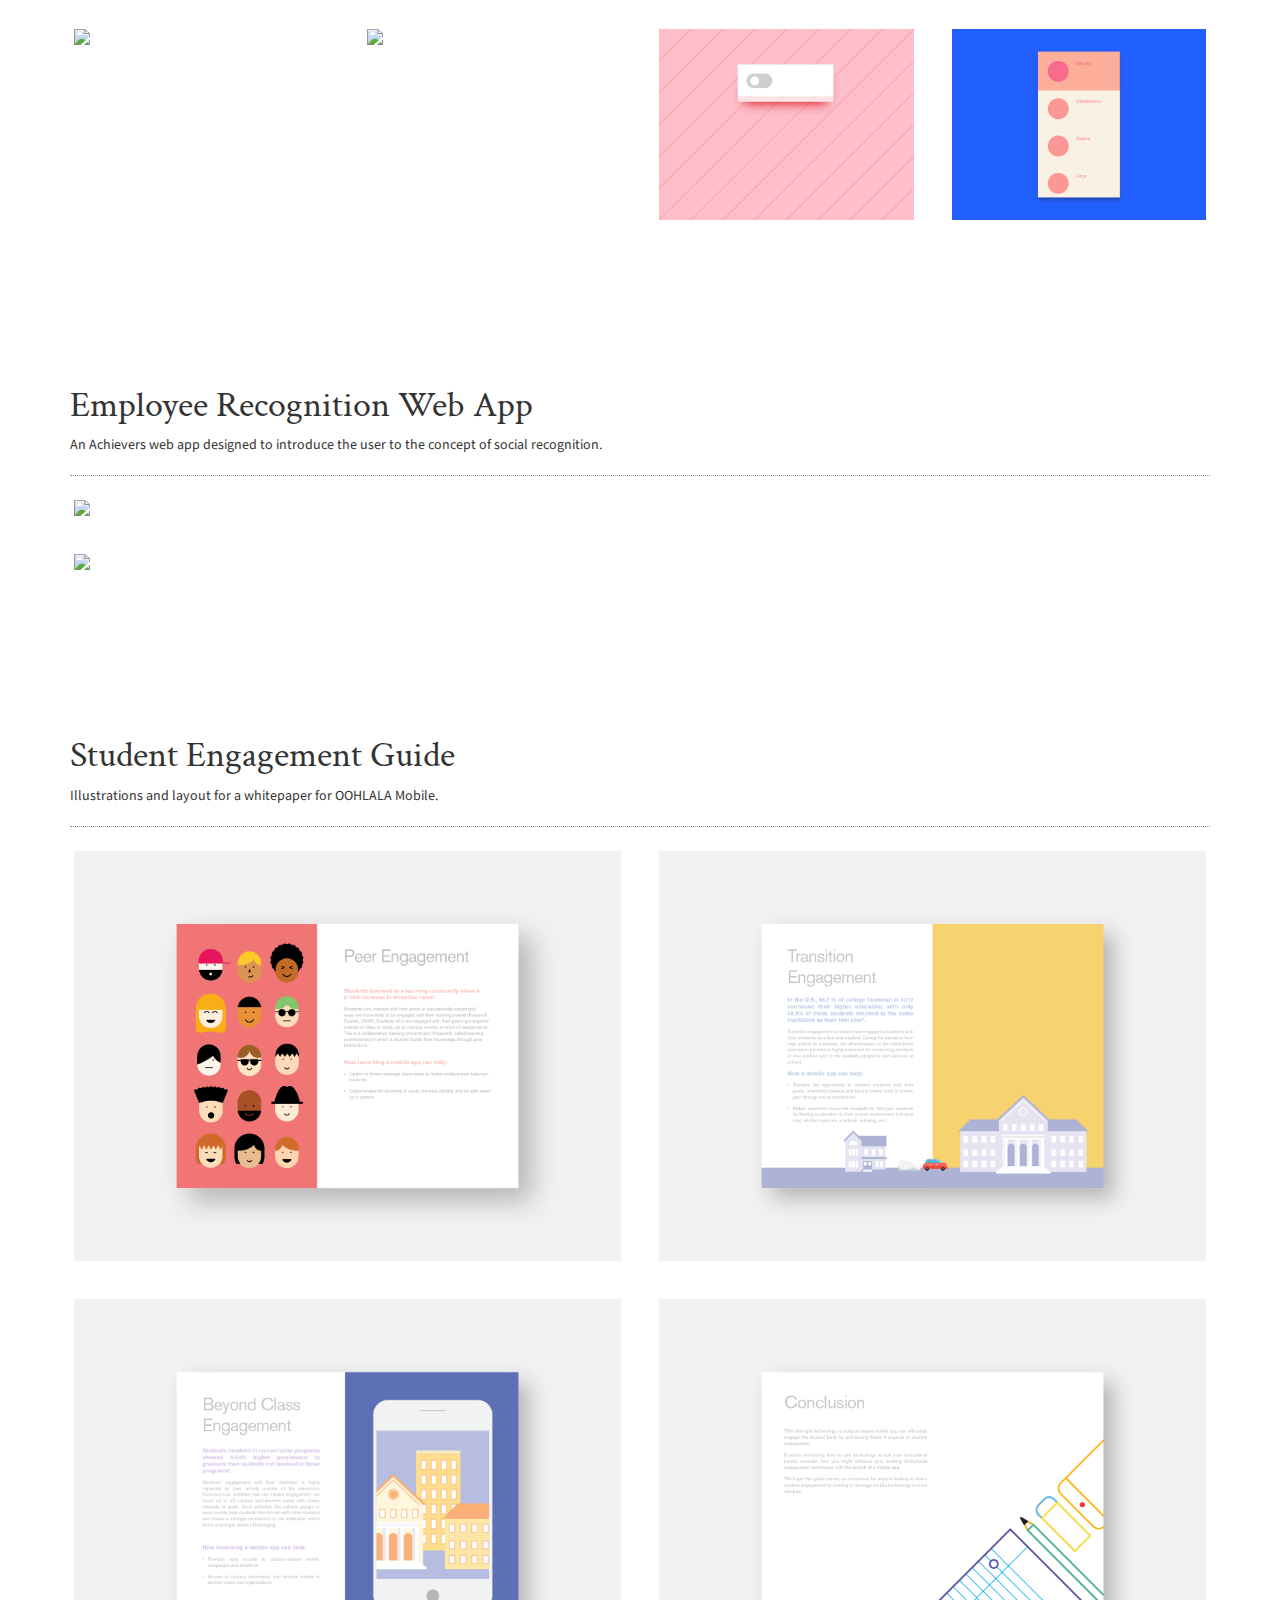
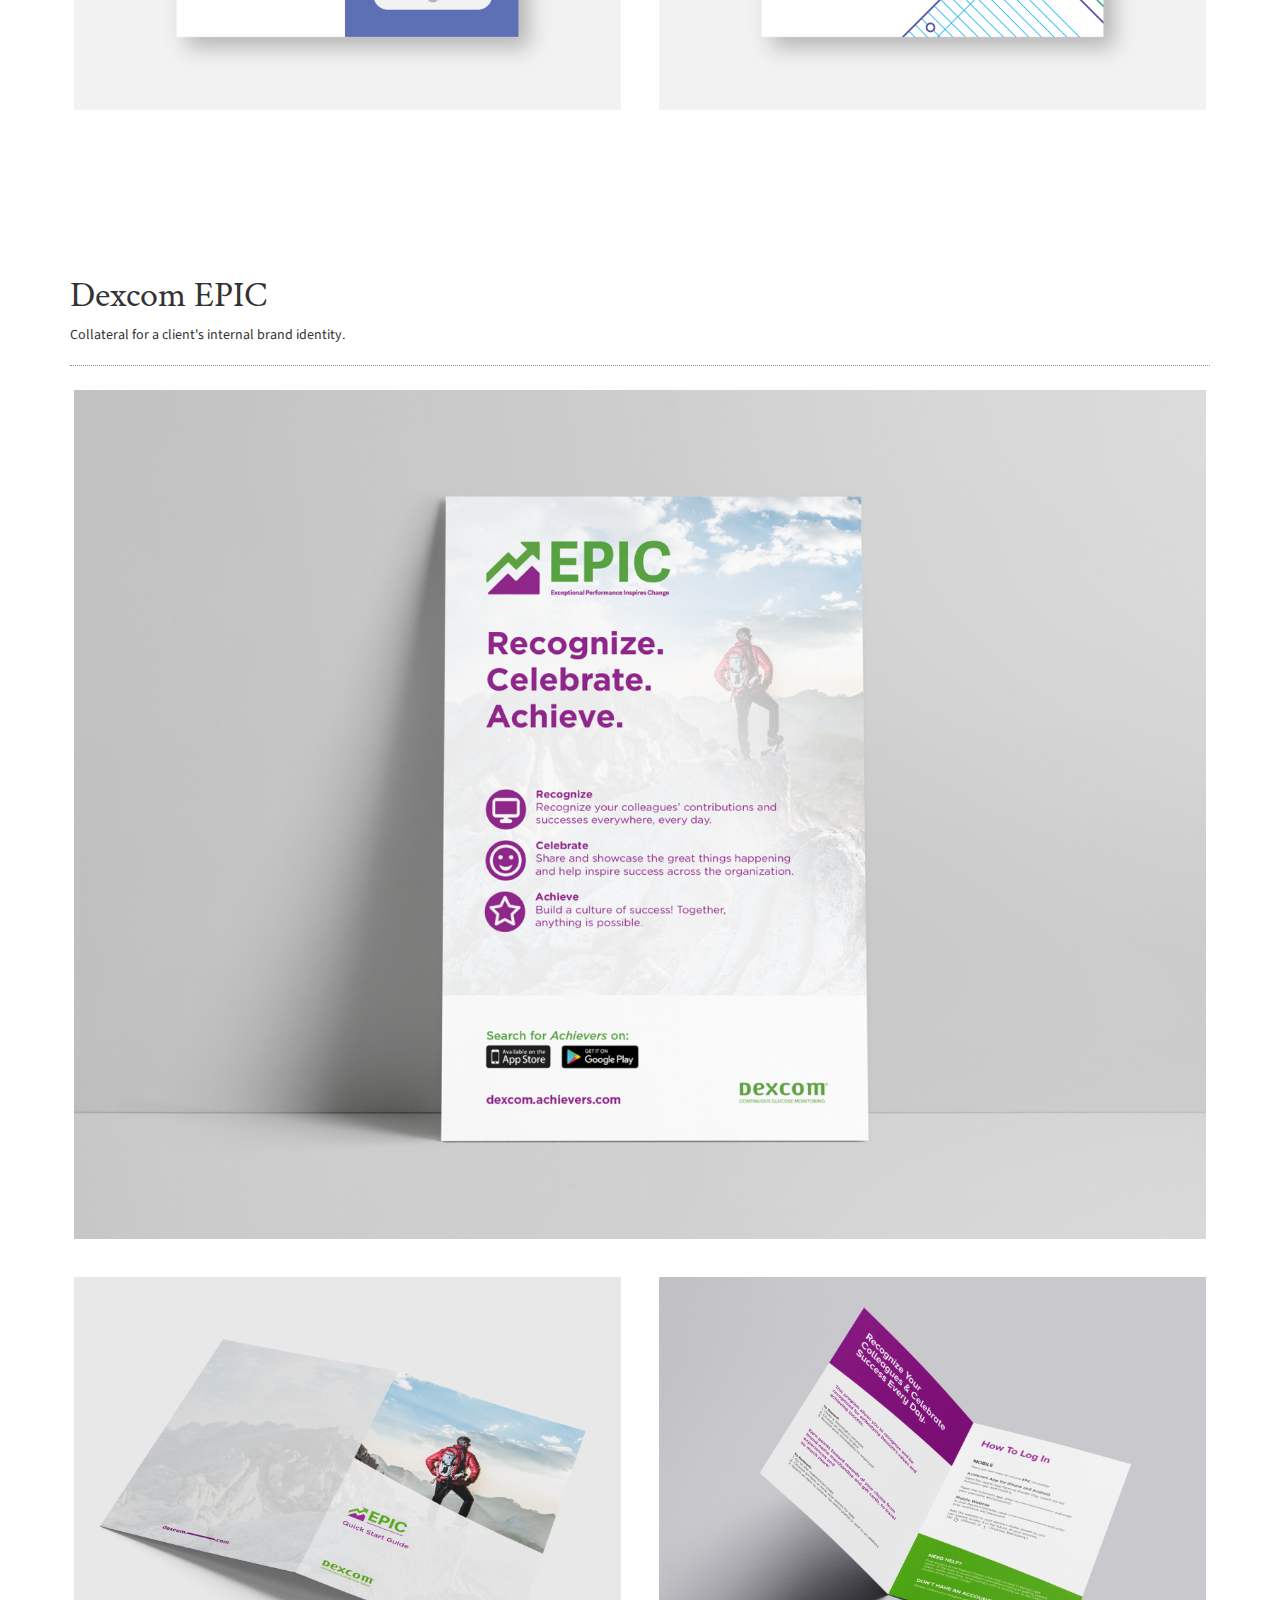
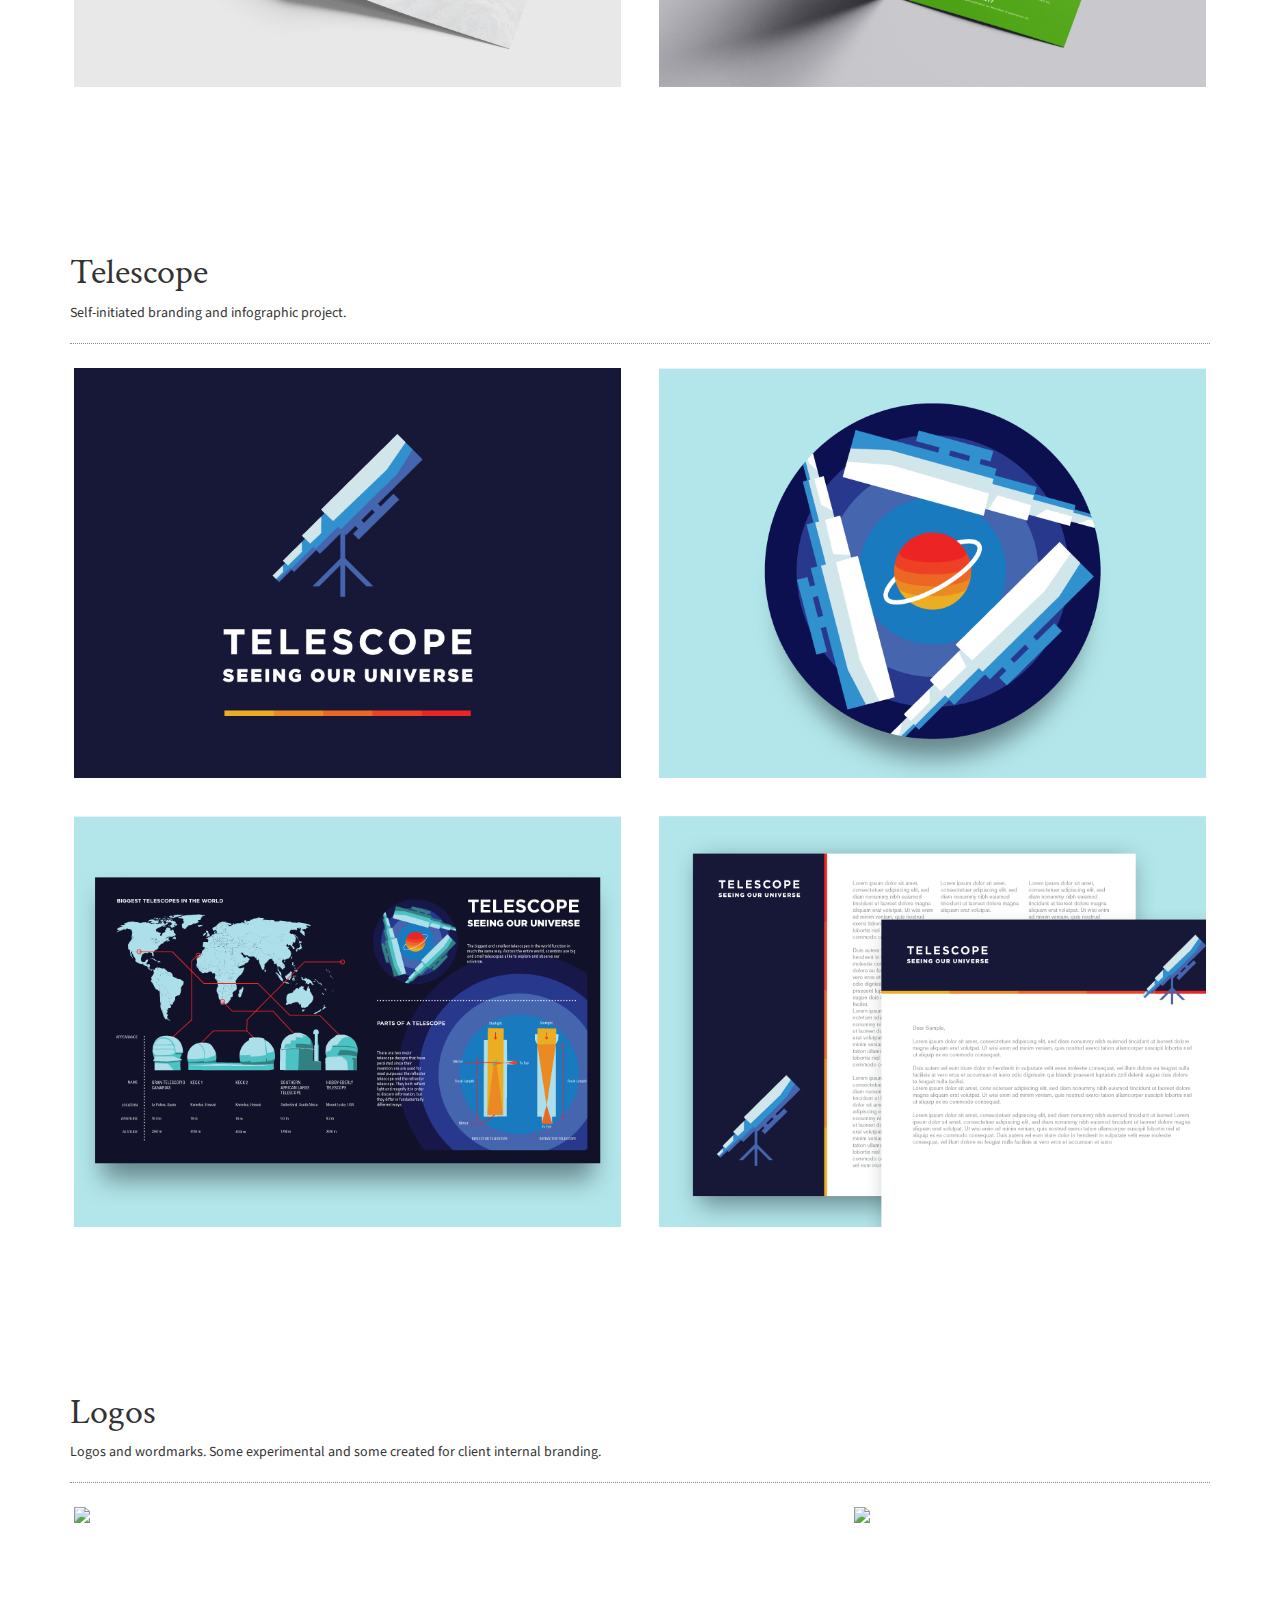
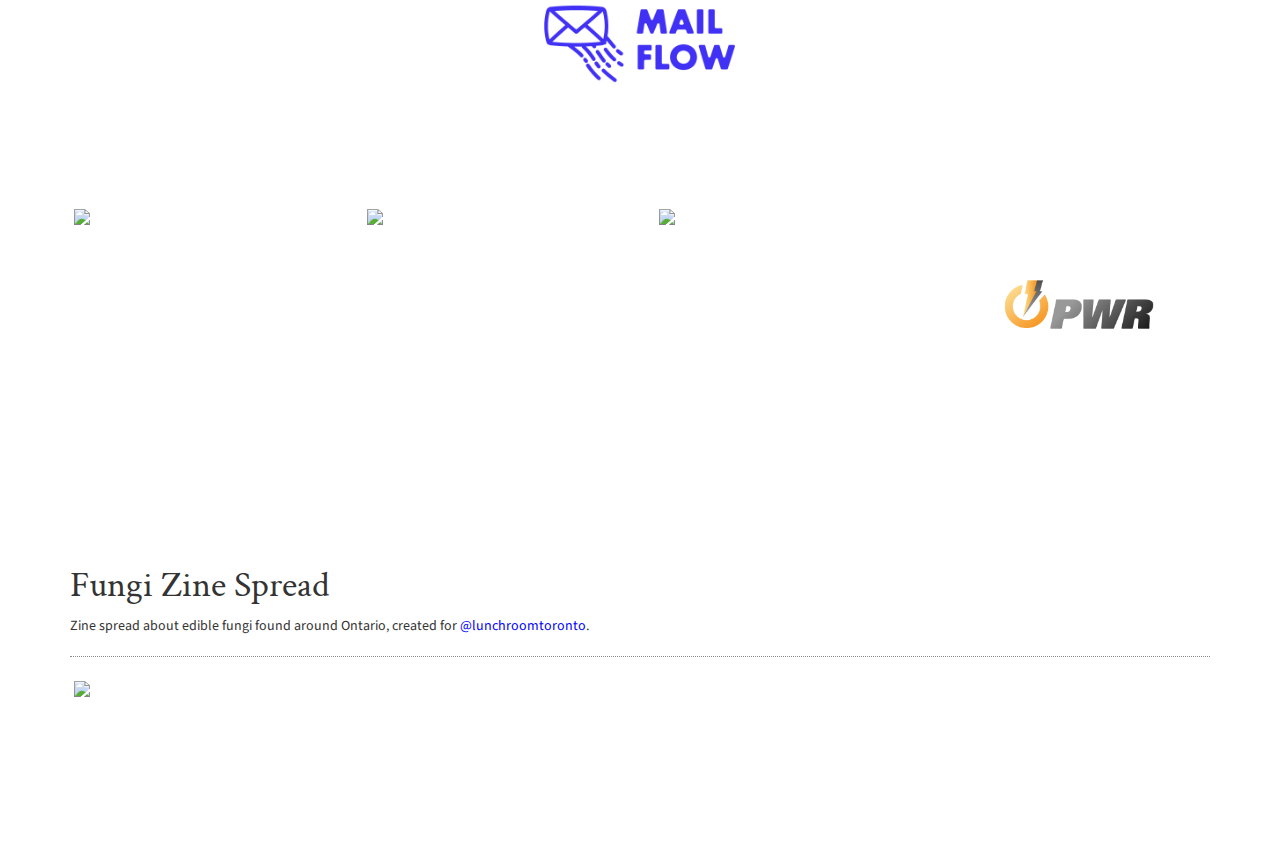
==== commit a61b33d6: "No More Achievers" ====
--- a/index.html
+++ b/index.html
@@ -44,7 +44,7 @@
     <link href="https://fonts.googleapis.com/css?family=Crimson+Text" rel="stylesheet">
     <link href="https://fonts.googleapis.com/css?family=Mada:300,400,500,600,700,900" rel="stylesheet">
 
-    <!-- ANALYTICS -->
+    <!-- GOOGLE ANALYTICS -->
 
     <script>
       (function(i,s,o,g,r,a,m){i['GoogleAnalyticsObject']=r;i[r]=i[r]||function(){
@@ -56,6 +56,25 @@
       ga('send', 'pageview');
 
     </script>
+
+    <!-- FULLSTORY -->
+
+	<script>
+	window['_fs_debug'] = false;
+	window['_fs_host'] = 'fullstory.com';
+	window['_fs_org'] = 'AKXY0';
+	window['_fs_namespace'] = 'FS';
+	(function(m,n,e,t,l,o,g,y){
+	    if (e in m) {if(m.console && m.console.log) { m.console.log('FullStory namespace conflict. Please set window["_fs_namespace"].');} return;}
+	    g=m[e]=function(a,b){g.q?g.q.push([a,b]):g._api(a,b);};g.q=[];
+	    o=n.createElement(t);o.async=1;o.src='https://'+_fs_host+'/s/fs.js';
+	    y=n.getElementsByTagName(t)[0];y.parentNode.insertBefore(o,y);
+	    g.identify=function(i,v){g(l,{uid:i});if(v)g(l,v)};g.setUserVars=function(v){g(l,v)};
+	    y="rec";g.shutdown=function(i,v){g(y,!1)};g.restart=function(i,v){g(y,!0)};
+	    g.identifyAccount=function(i,v){o='account';v=v||{};v.acctId=i;g(o,v)};
+	    g.clearUserCookie=function(){};
+	})(window,document,window['_fs_namespace'],'script','user');
+	</script>
 
   </head>
 
@@ -111,7 +130,7 @@
         <!-- <img class="portrait" src="Images/DSC01836.JPG"> -->
         <h1 class="padded-multi-line jumboheadline">Victor Cheng</h1>
         <br>
-        <p class="padded-multi-line jumbointro">Hi! I'm a visual designer working at <a href="http://www.achievers.com/">Achievers</a>.</p><br>
+        <p class="padded-multi-line jumbointro">Hi! I'm a visual designer based in Toronto.<br>
         <p class="padded-multi-line jumbointro"> Connect with me on <a href="https://dribbble.com/victorcheng">Dribbble</a>, <a href="https://www.instagram.com/vc_vision/">Instagram</a>, <a href=https://www.linkedin.com/in/victorlccheng/>LinkedIn</a>, and <a href="https://www.pinterest.com/victorcheng/">Pinterest</a>.</p><br>
         <p class="padded-multi-line jumbointro">Reach me at <a href="mailto:vctr.cheng@gmail.com">vctr.cheng@gmail.com</a>.</p>
         <!-- <p><a class="btn btn-primary btn-lg" href="#" role="button">Learn more &raquo;</a></p> -->
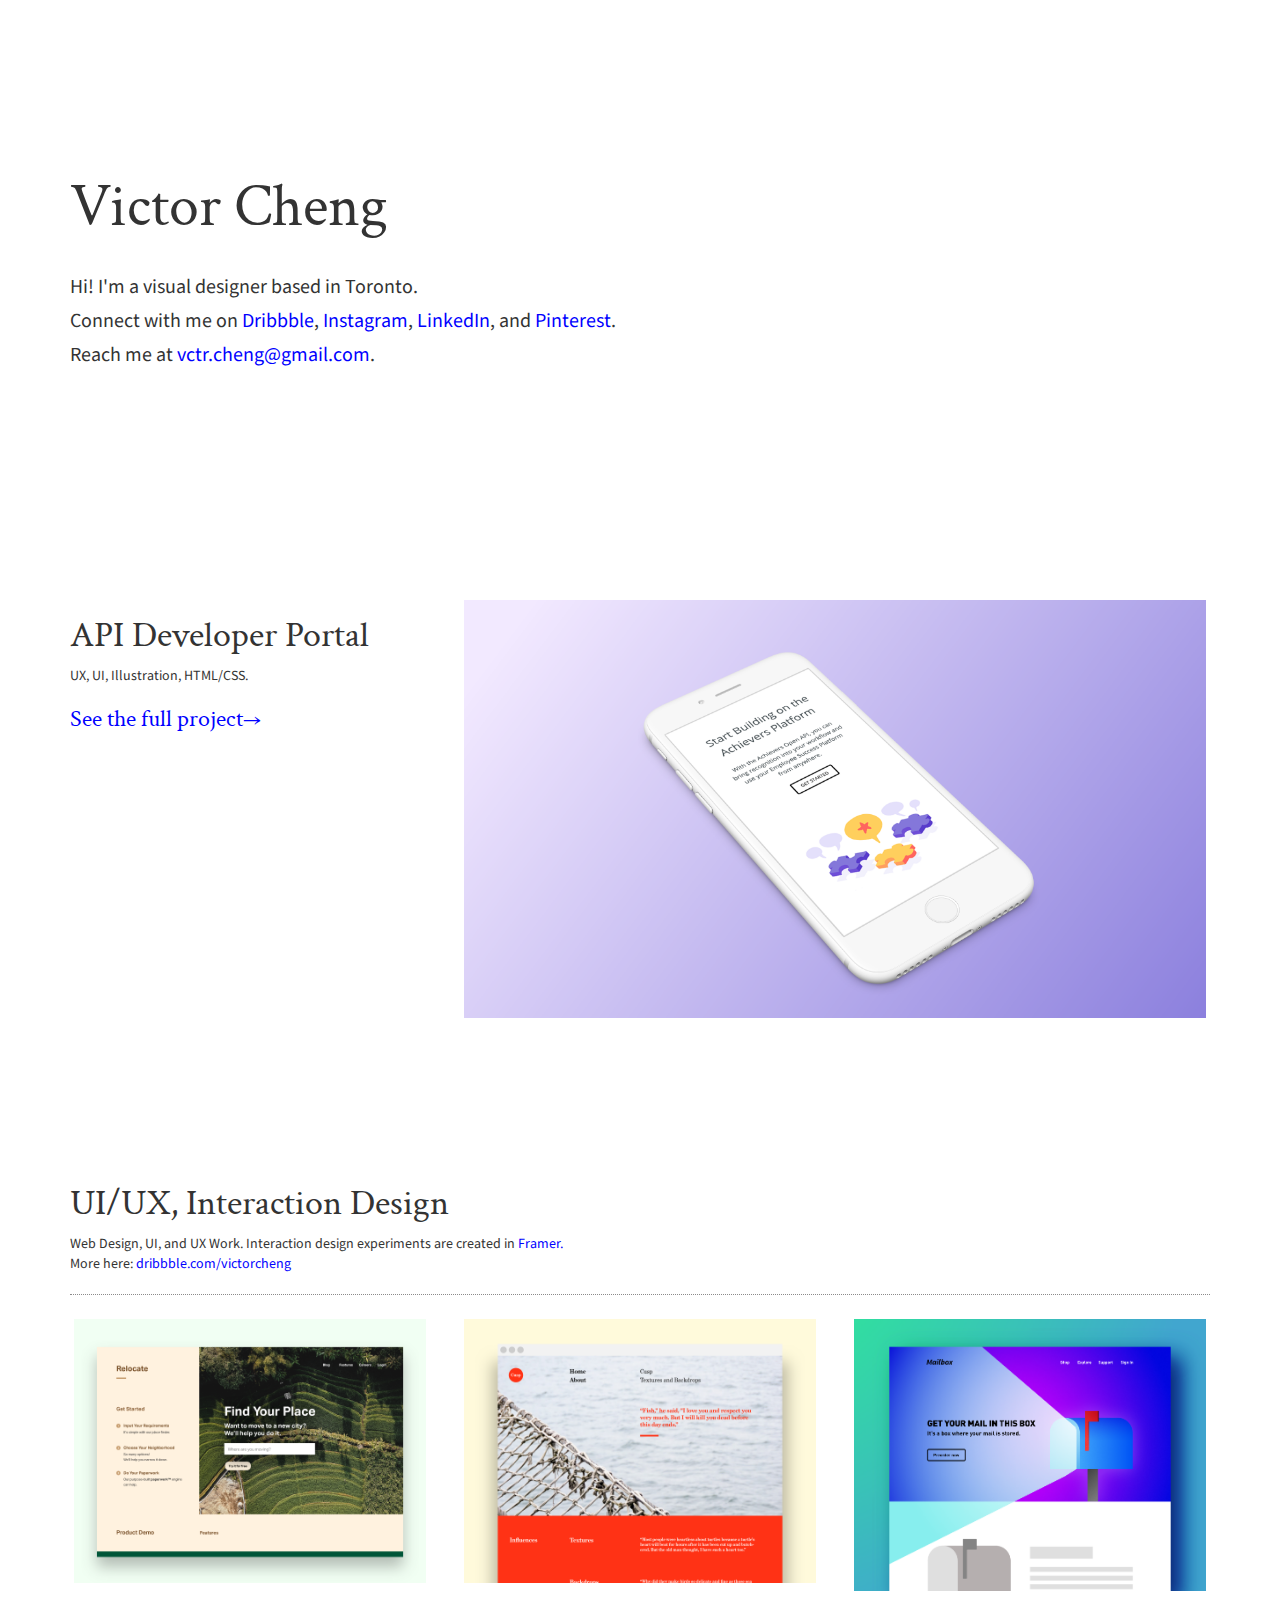
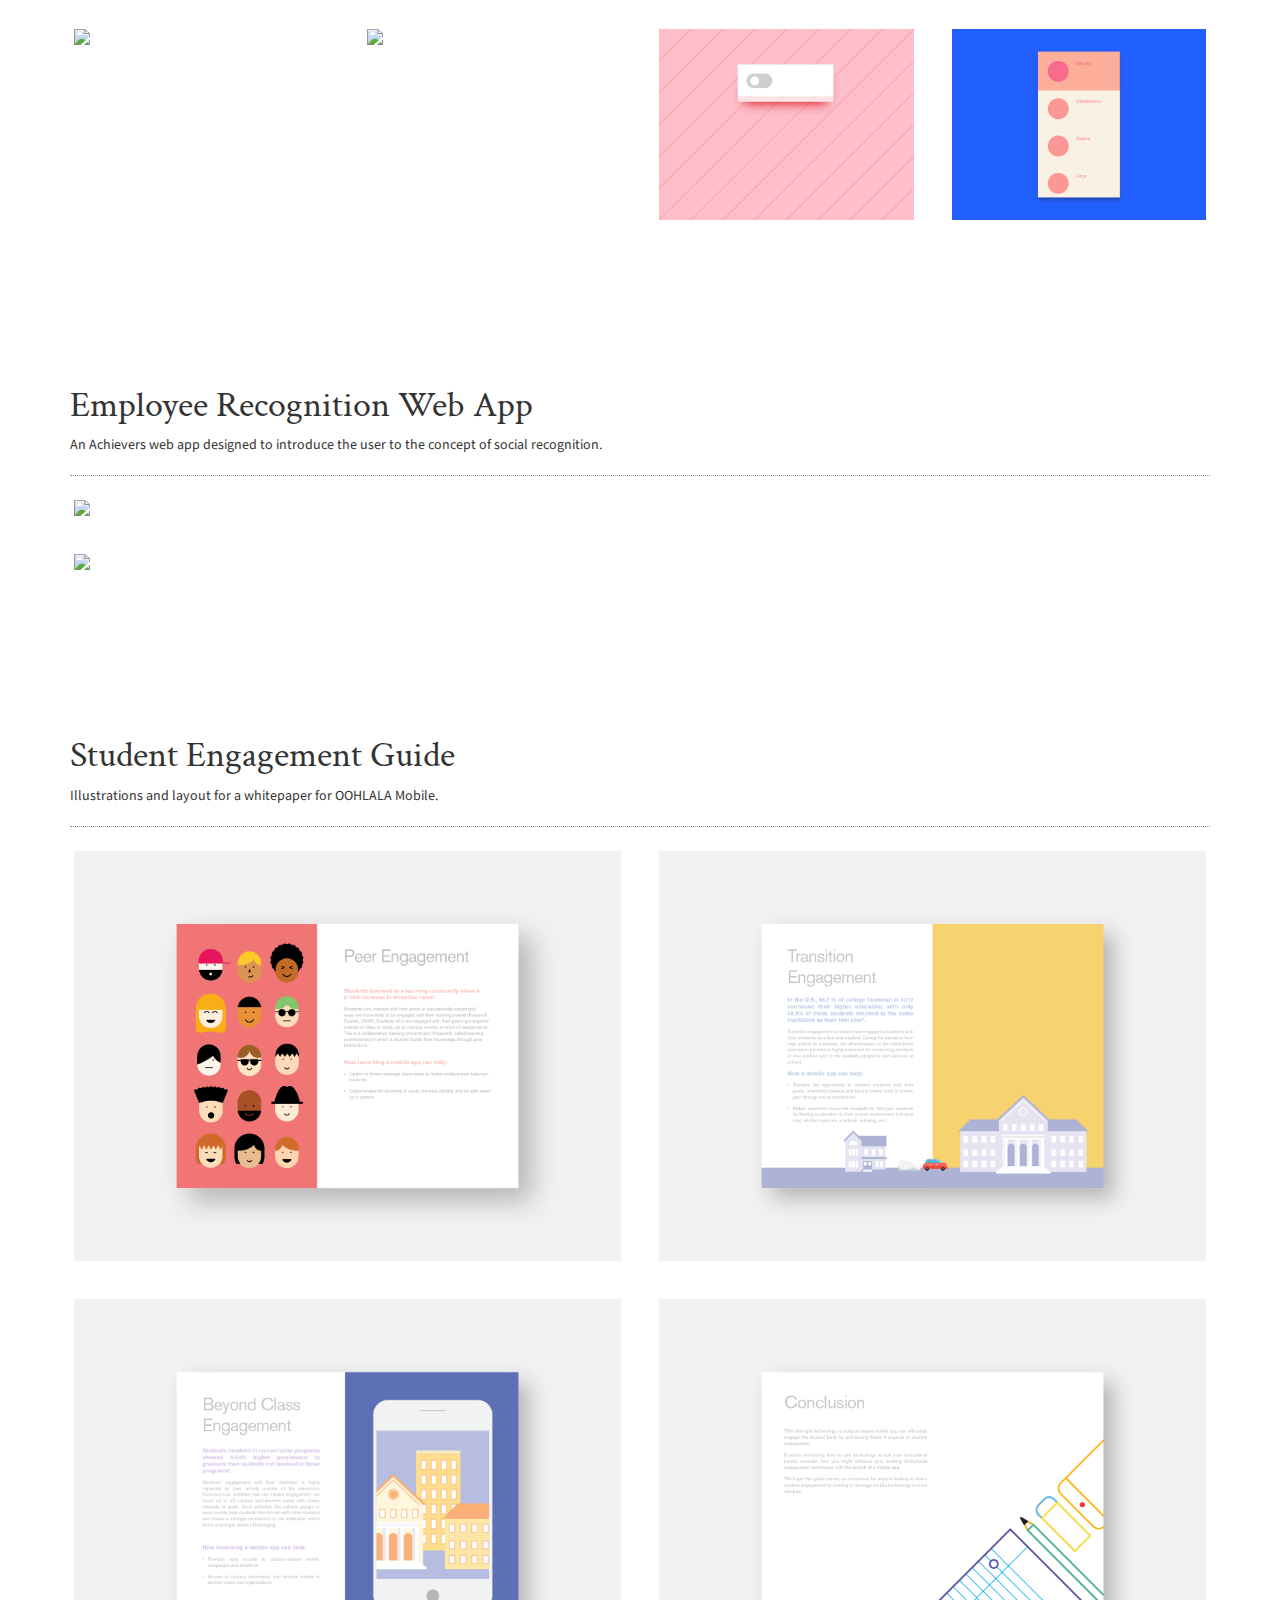
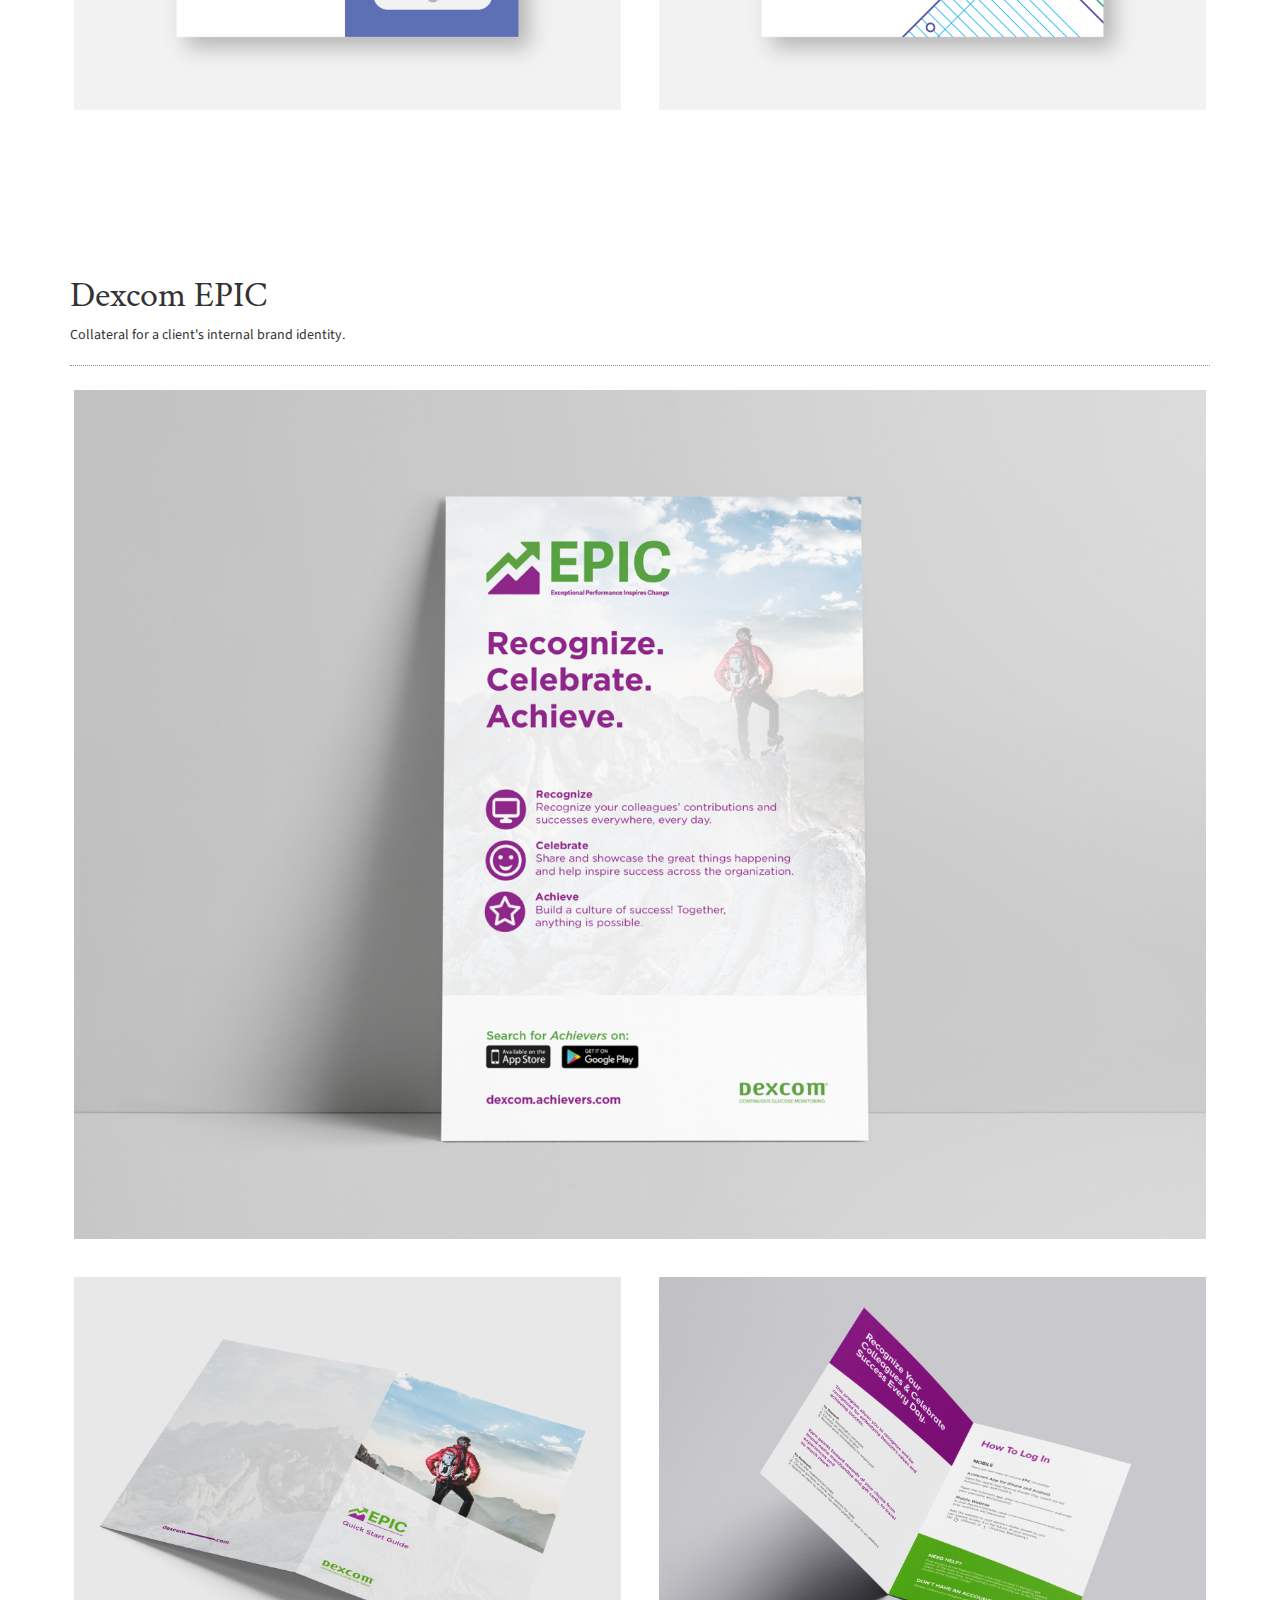
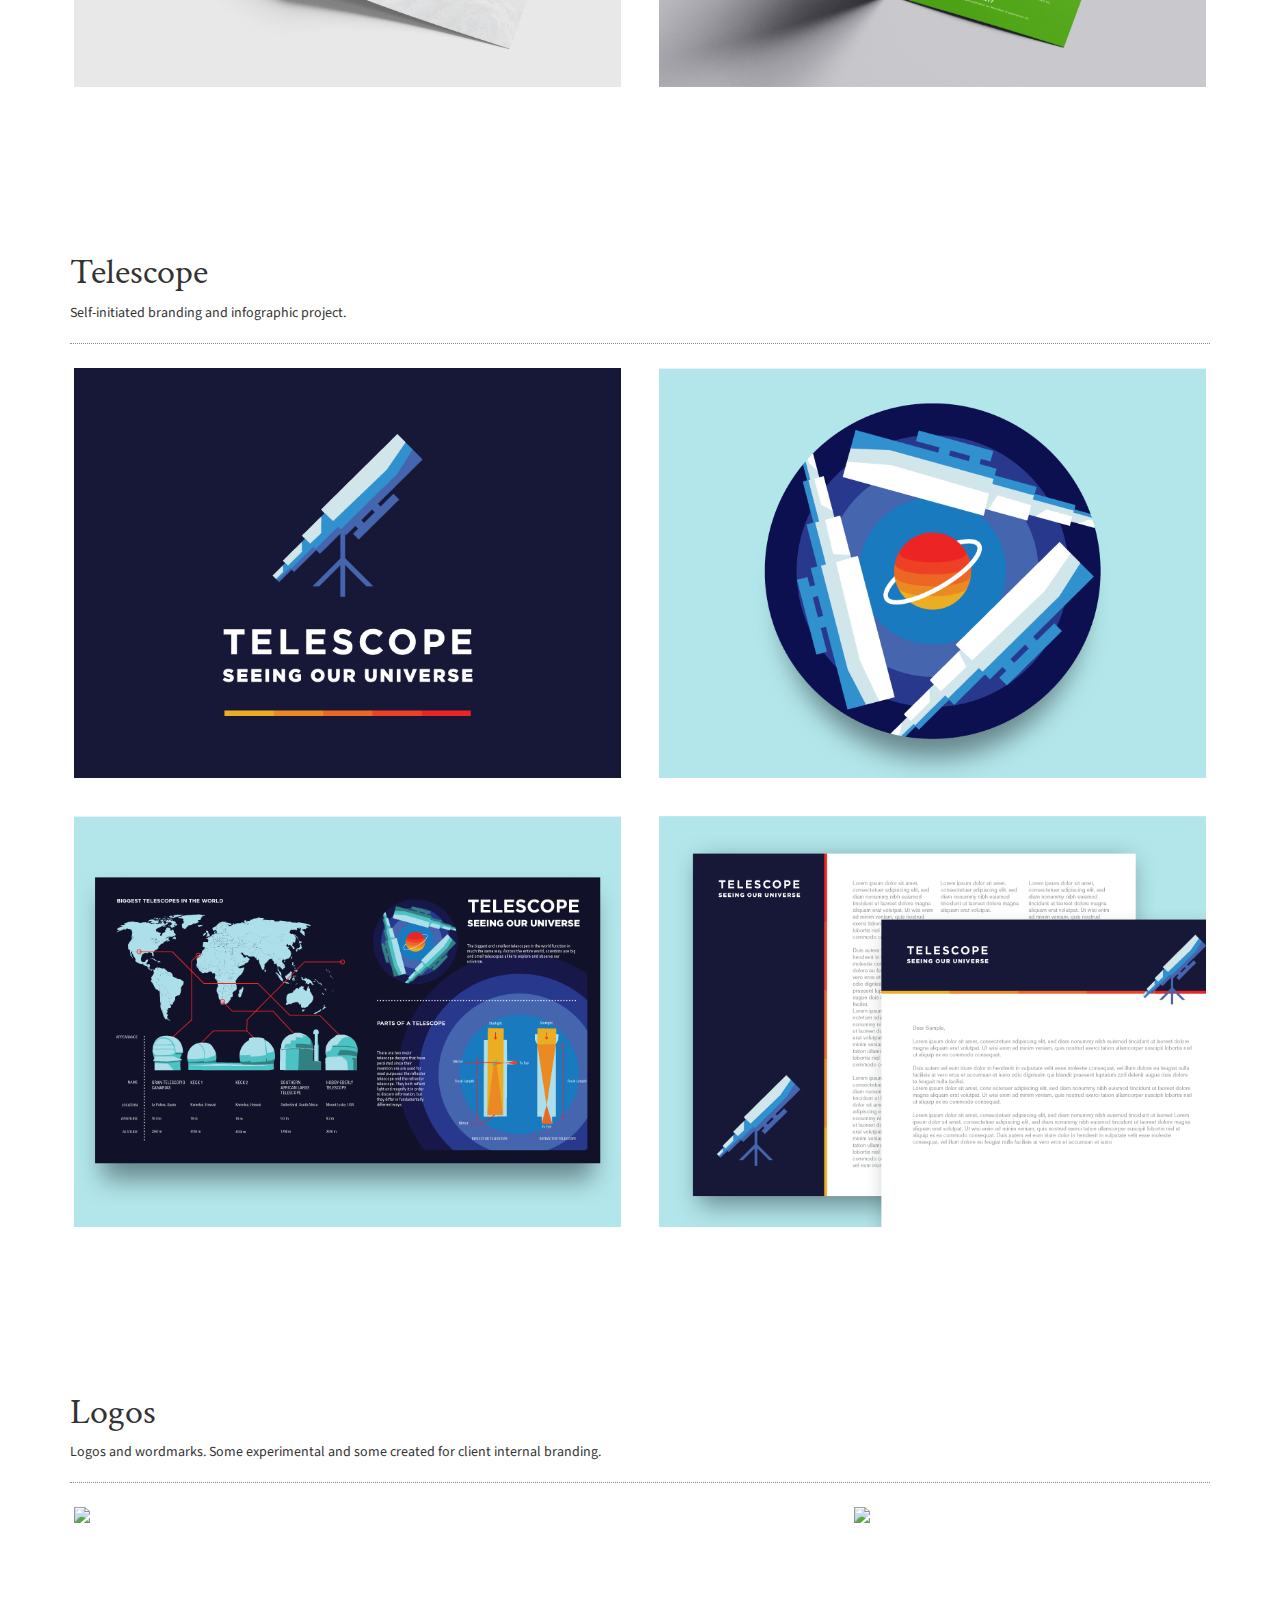
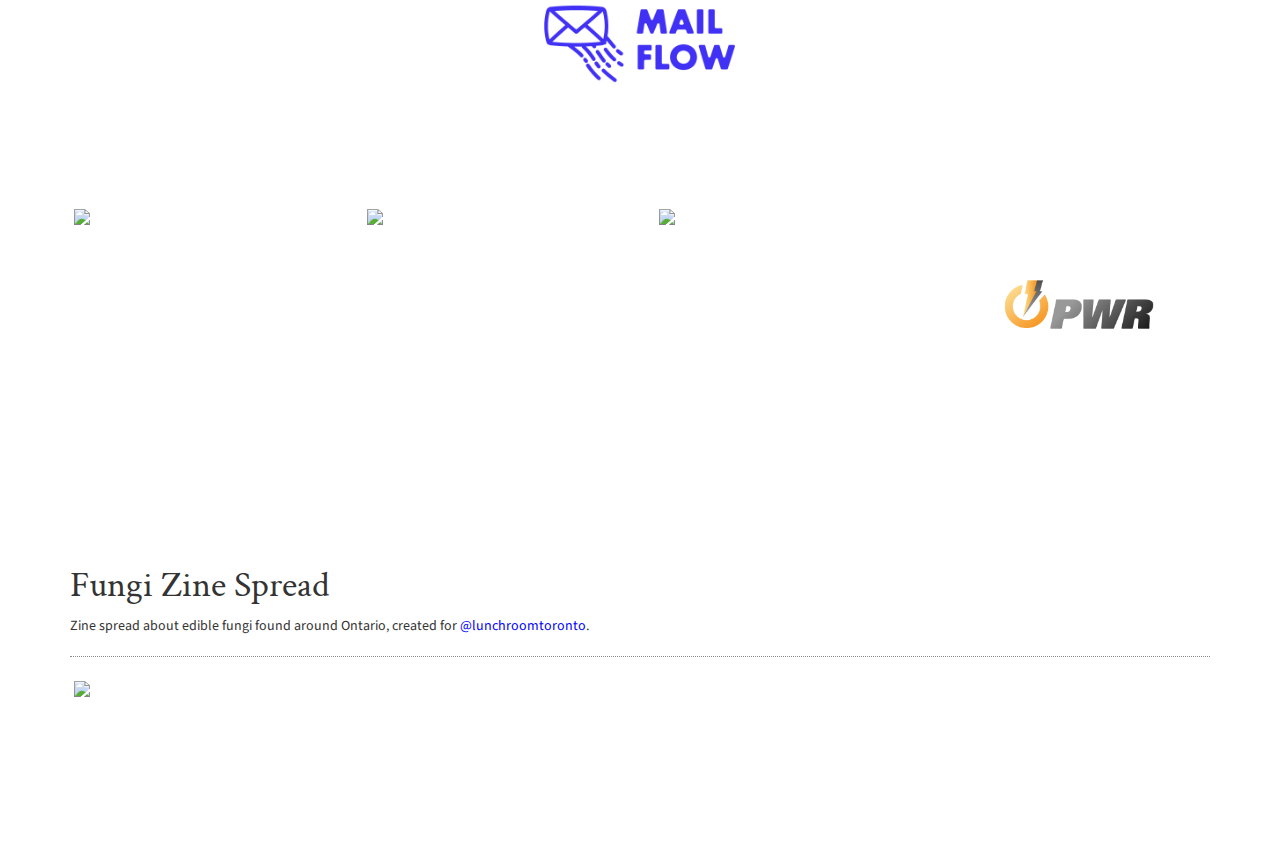
==== commit 7f52389c: "paragraph fix" ====
--- a/index.html
+++ b/index.html
@@ -130,7 +130,7 @@
         <!-- <img class="portrait" src="Images/DSC01836.JPG"> -->
         <h1 class="padded-multi-line jumboheadline">Victor Cheng</h1>
         <br>
-        <p class="padded-multi-line jumbointro">Hi! I'm a visual designer based in Toronto.<br>
+        <p class="padded-multi-line jumbointro">Hi! I'm a visual designer based in Toronto.</p><br>
         <p class="padded-multi-line jumbointro"> Connect with me on <a href="https://dribbble.com/victorcheng">Dribbble</a>, <a href="https://www.instagram.com/vc_vision/">Instagram</a>, <a href=https://www.linkedin.com/in/victorlccheng/>LinkedIn</a>, and <a href="https://www.pinterest.com/victorcheng/">Pinterest</a>.</p><br>
         <p class="padded-multi-line jumbointro">Reach me at <a href="mailto:vctr.cheng@gmail.com">vctr.cheng@gmail.com</a>.</p>
         <!-- <p><a class="btn btn-primary btn-lg" href="#" role="button">Learn more &raquo;</a></p> -->
